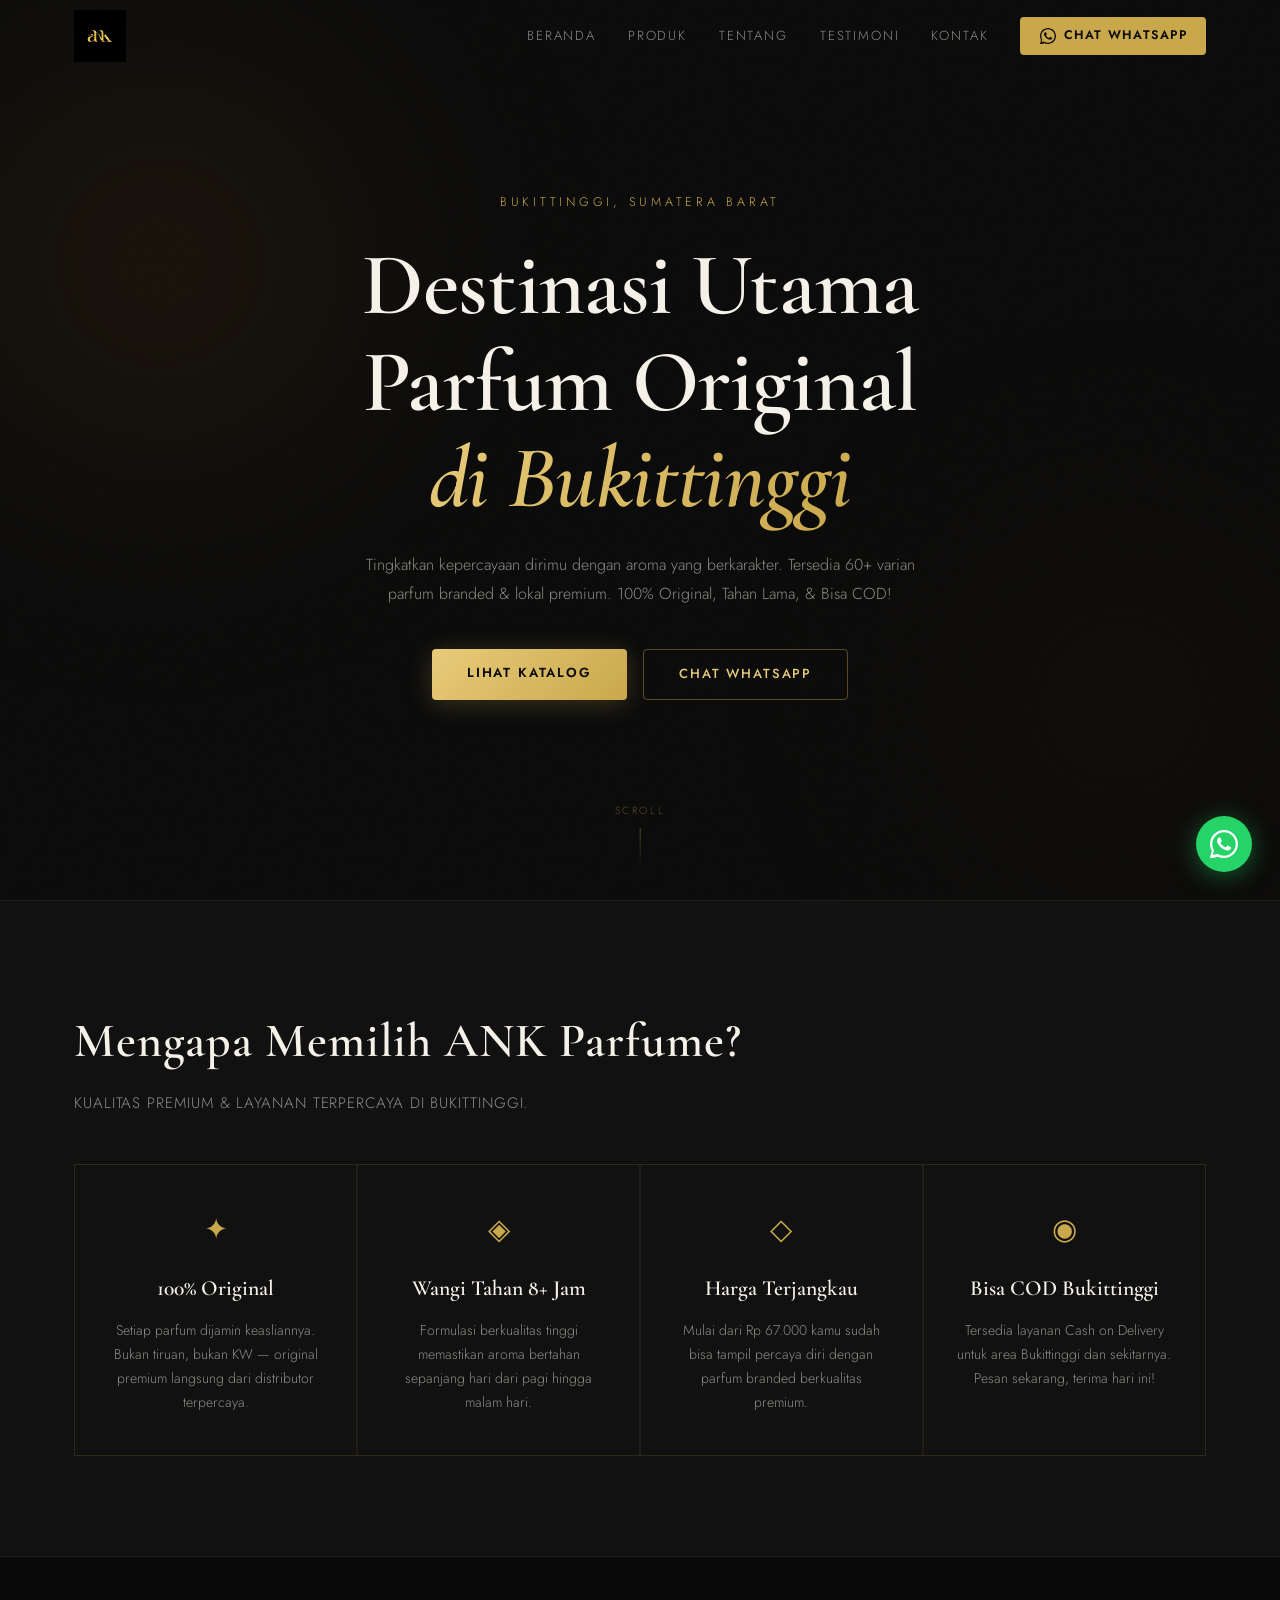
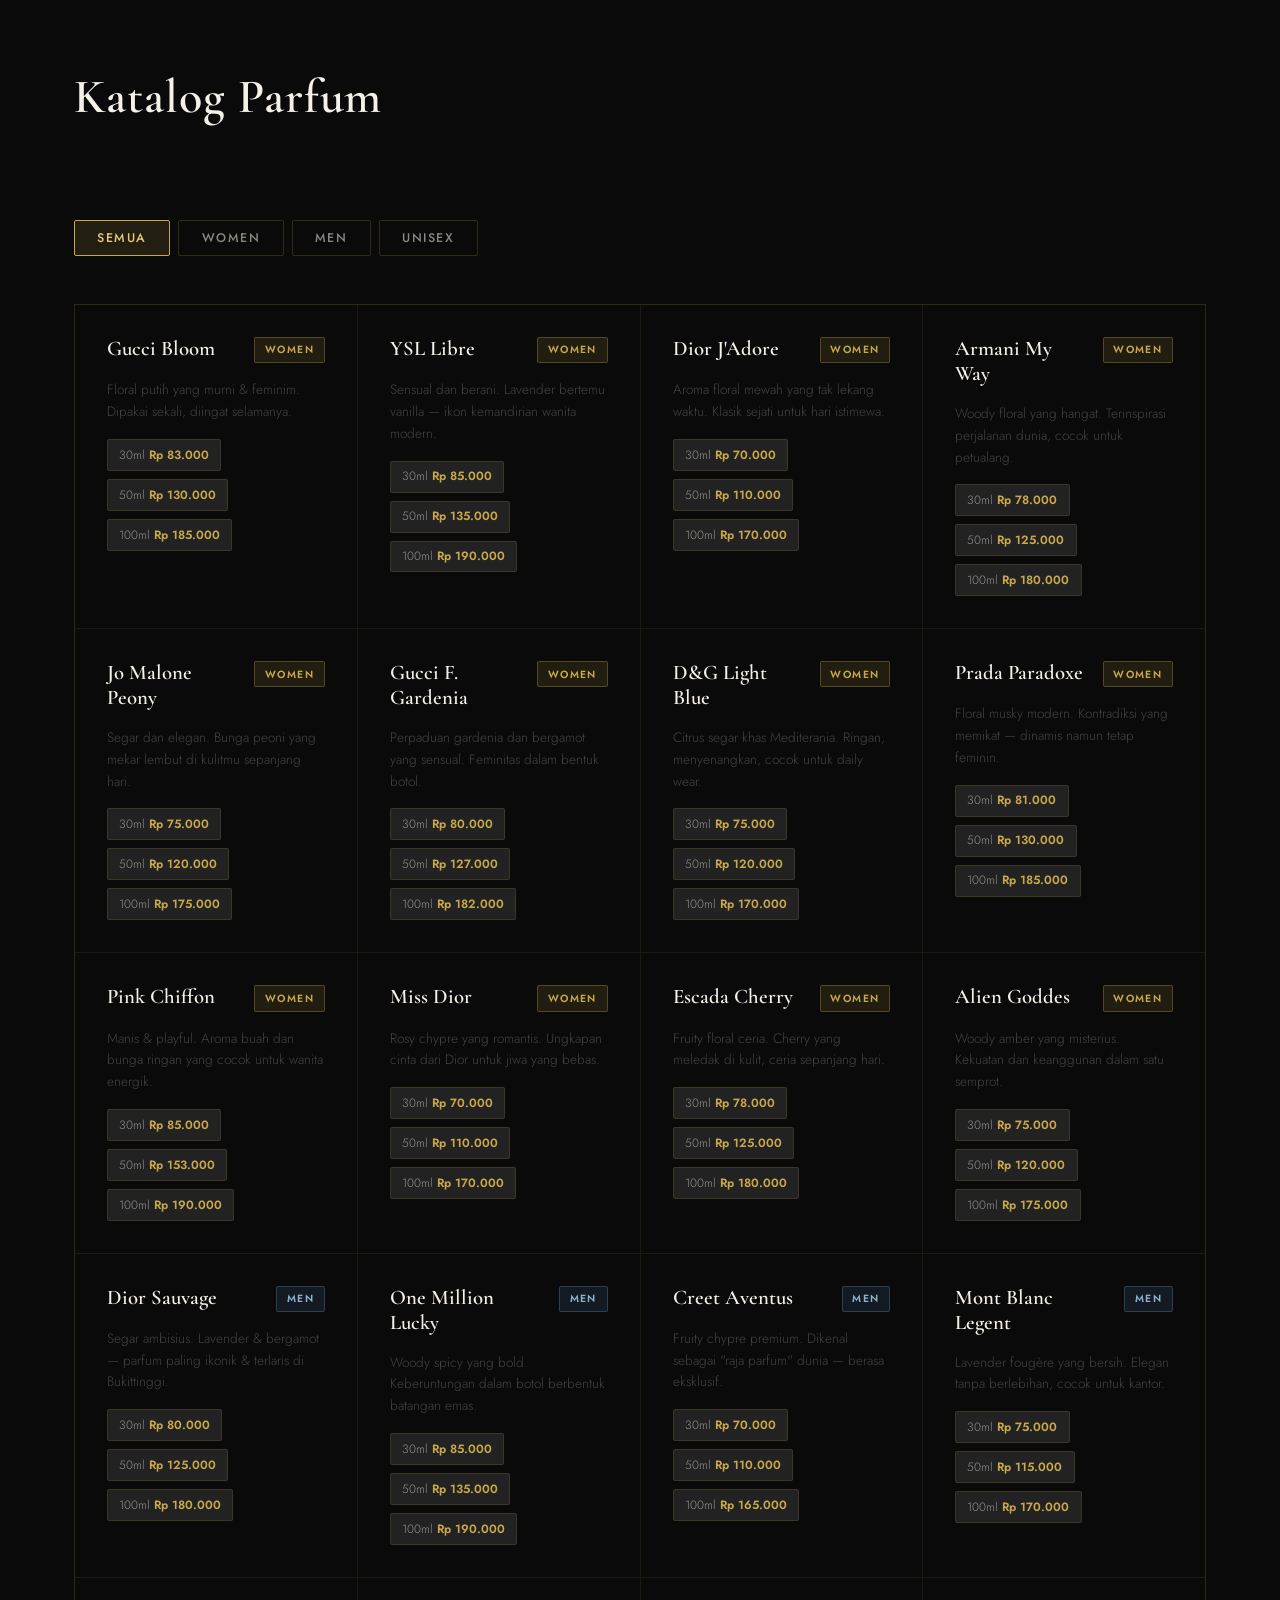
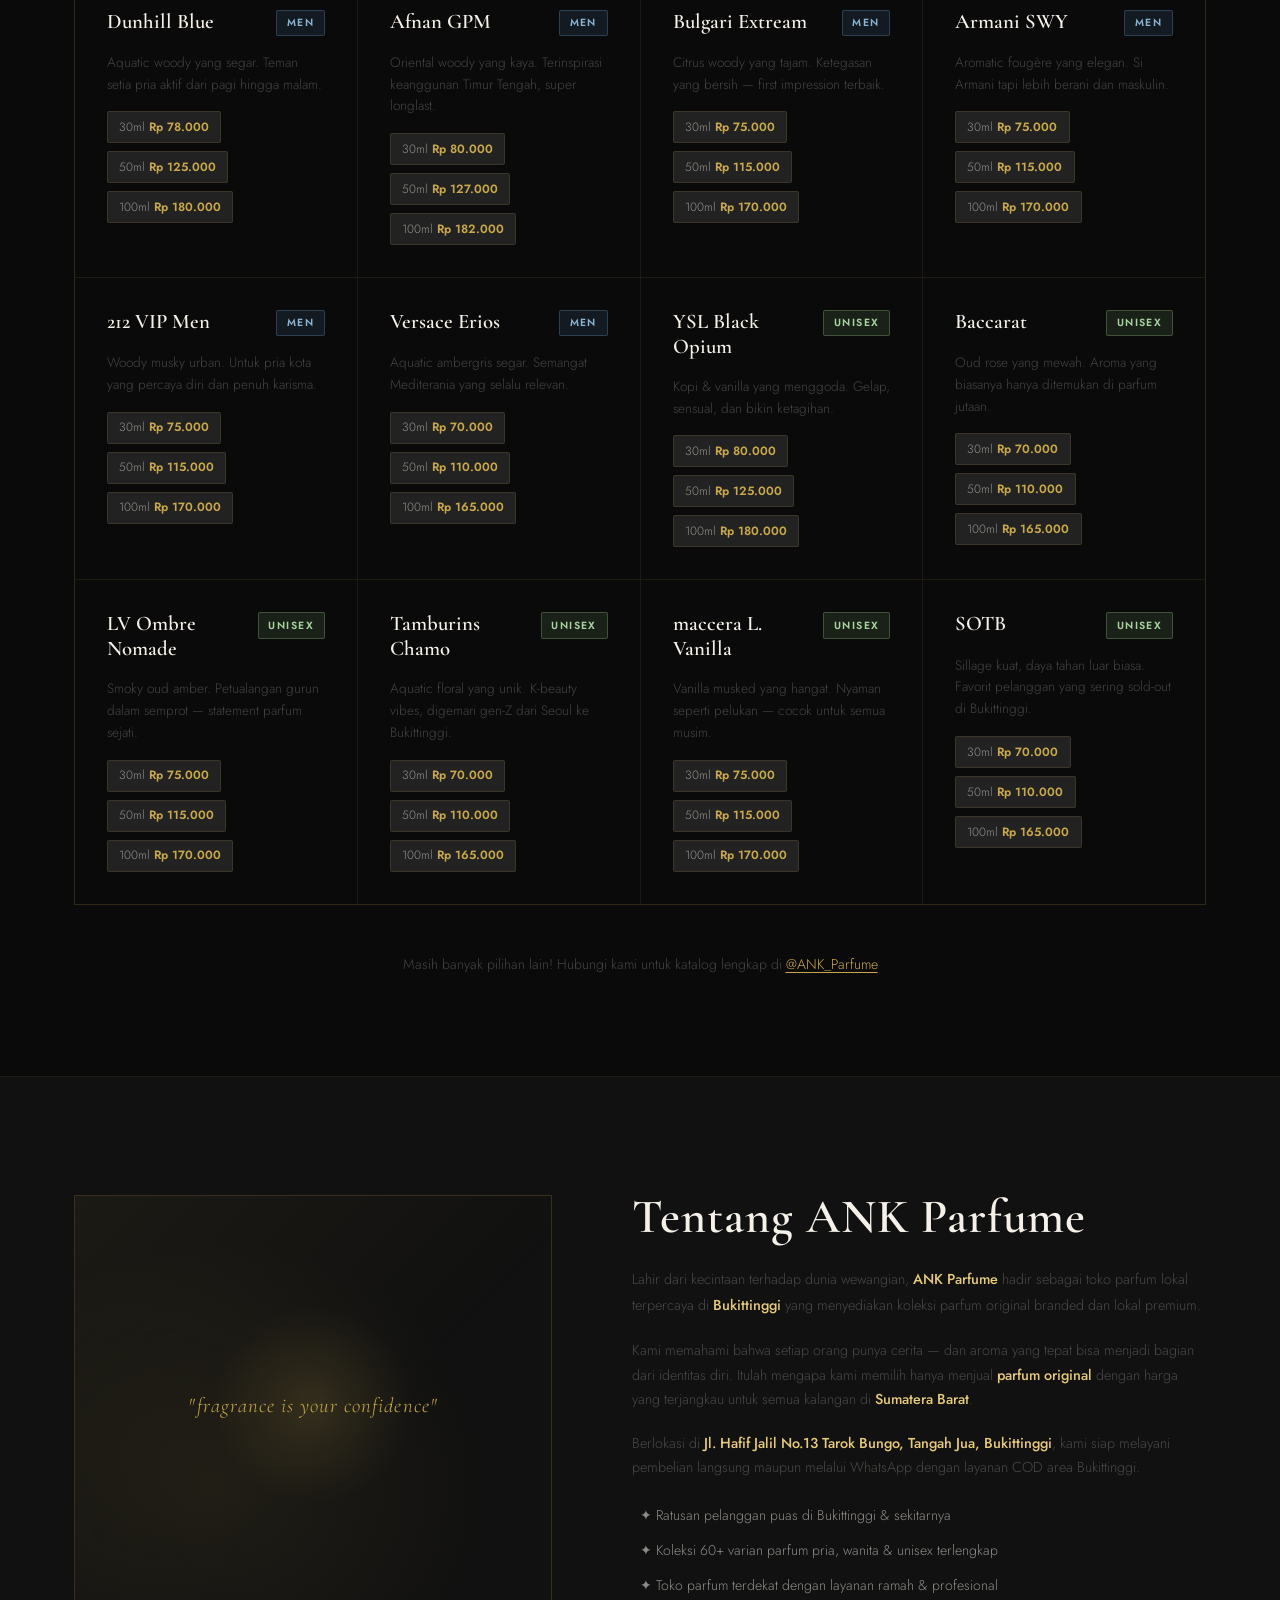
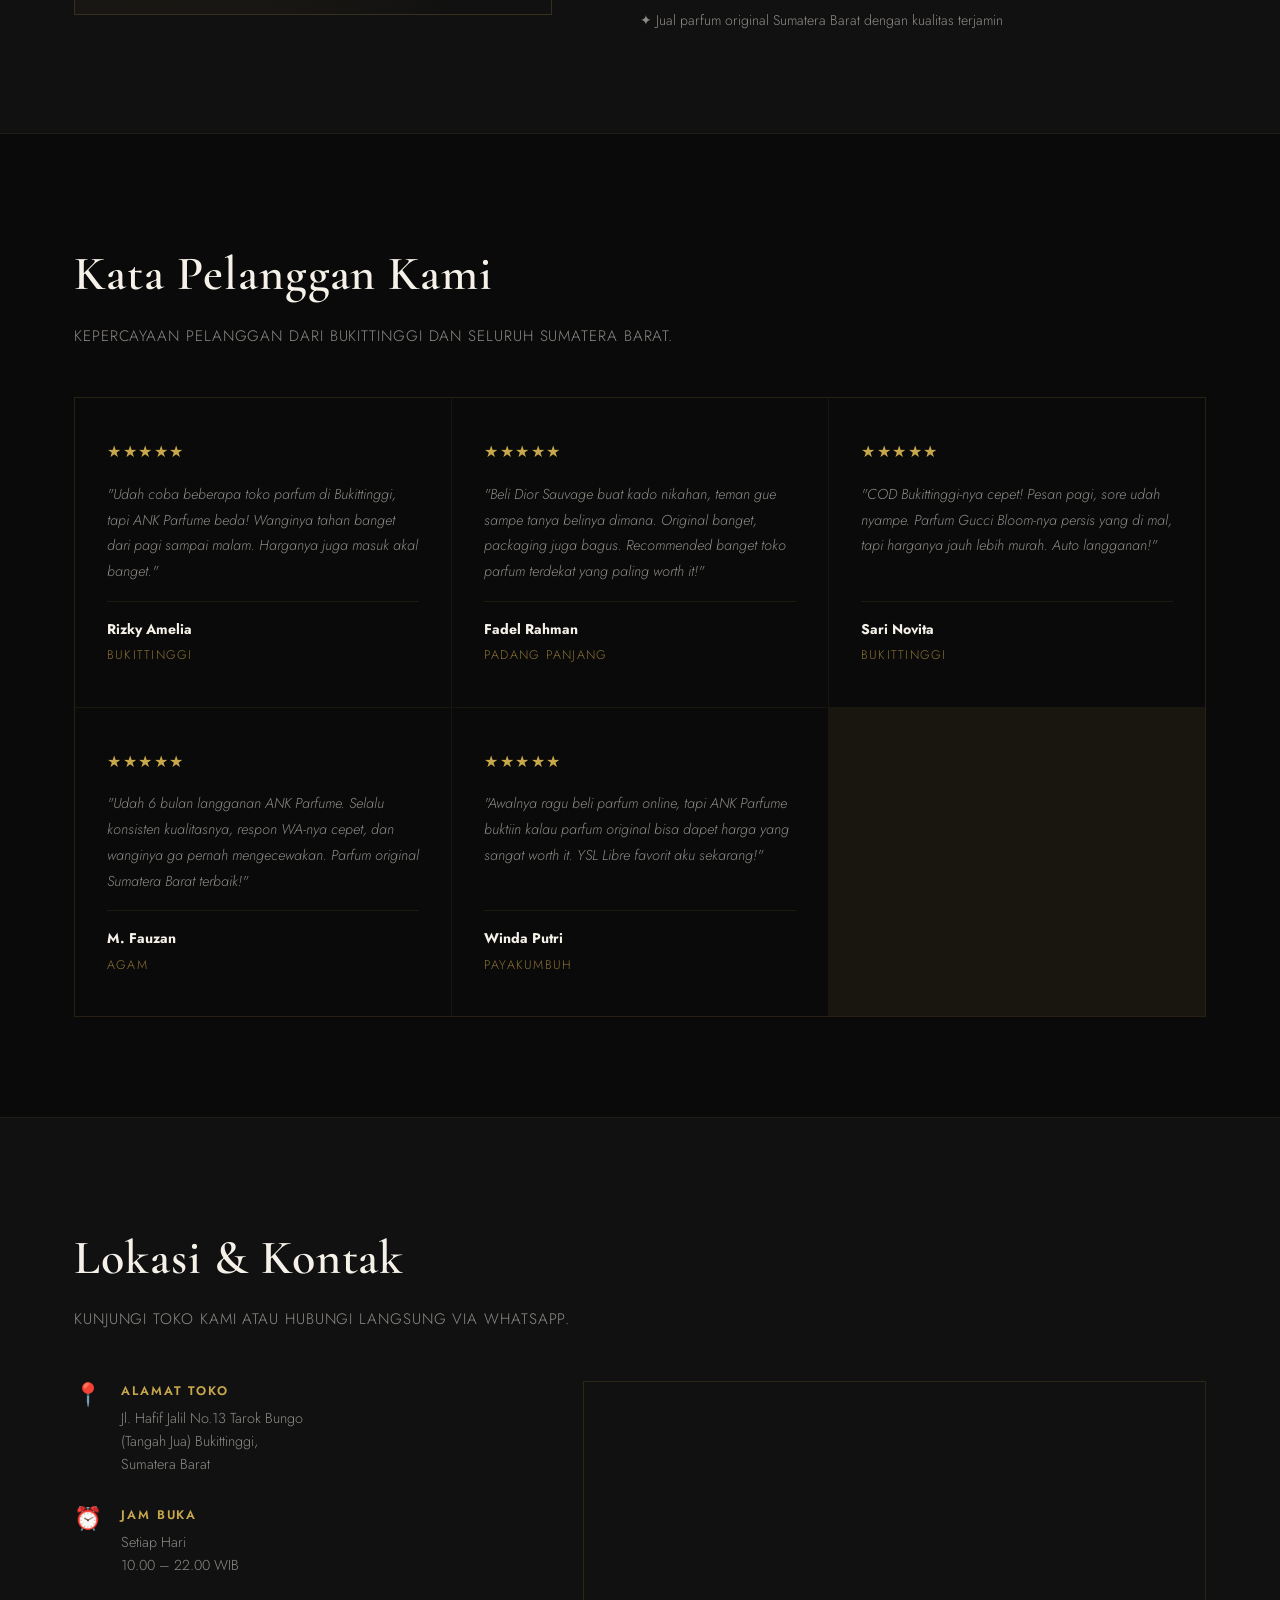
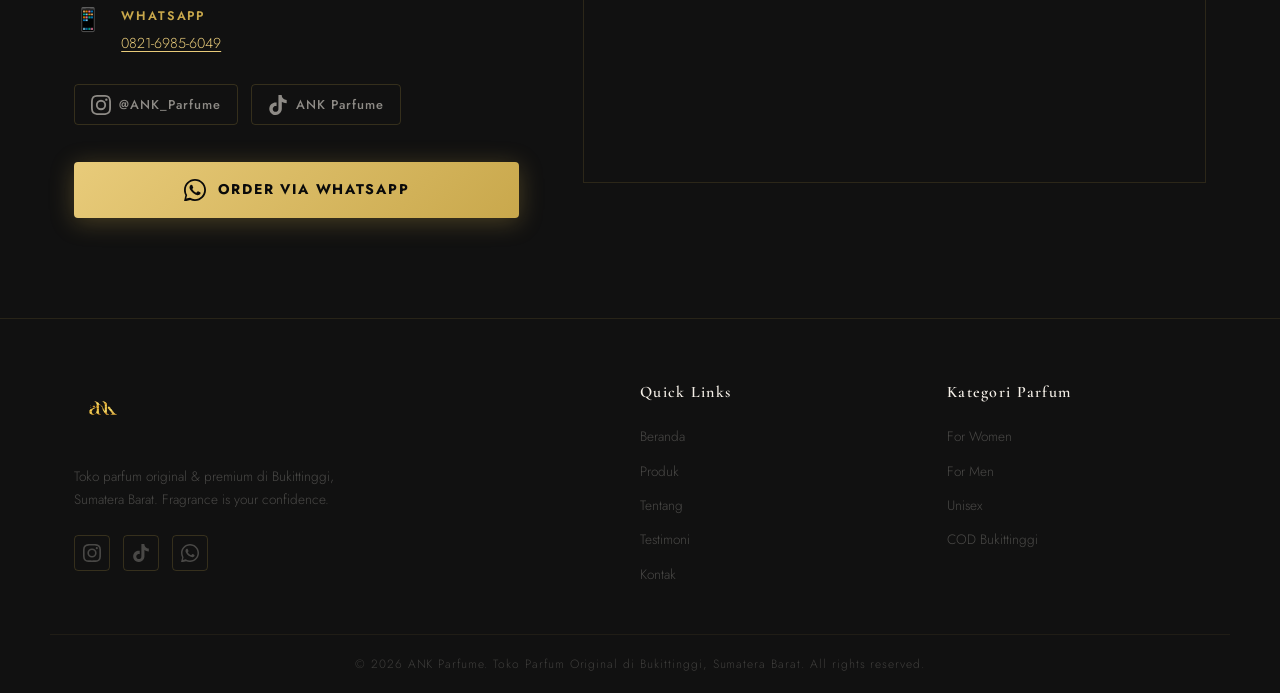
==== index.html @ ae245af2 "commit" ====
<!doctype html>
<html lang="id">
  <head>
    <meta charset="UTF-8" />
    <meta name="viewport" content="width=device-width, initial-scale=1.0" />
    <meta
      name="google-site-verification"
      content="M8j1QdlJRA_aqEbjP8Ly92uShnciyHbVxxpa2L88czg"
    />
    <!-- SEO Primary -->
    <title>ANK Parfume Bukittinggi | Koleksi Premium & Tahan Lama</title>
    <meta
      name="description"
      content="Cari toko parfum original di Bukittinggi? ANK Parfume menyediakan parfum branded &amp; lokal premium dengan wangi tahan 8+ jam. Harga terjangkau &amp; bisa COD Bukittinggi!"
    />
    <meta
      name="keywords"
      content="parfum Bukittinggi, toko parfum Bukittinggi, parfum original Bukittinggi, ANK Parfume, parfum Sumatera Barat, parfum terdekat Bukittinggi, toko parfum terdekat, parfum original Sumatera Barat, parfum murah Bukittinggi, parfum tahan lama Bukittinggi"
    />
    <meta name="robots" content="index, follow" />
    <meta name="author" content="ANK Parfume" />
    <link rel="canonical" href="https://ankparfume.com/" />

    <!-- Open Graph -->
    <meta property="og:type" content="website" />
    <meta
      property="og:title"
      content="ANK Parfume - Toko Parfum Original Bukittinggi"
    />
    <meta
      property="og:description"
      content="Koleksi parfum original & premium di Bukittinggi. Wangi tahan 8+ jam, harga terjangkau, bisa COD Bukittinggi. Chat WhatsApp sekarang!"
    />
    <meta property="og:url" content="https://ankparfume.com/" />
    <meta
      property="og:image"
      content="https://ank-parfume.netlify.app/img/ankparfume.webp"
    />
    <meta property="og:site_name" content="ANK Parfume" />
    <meta property="og:locale" content="id_ID" />

    <!-- Twitter Card -->
    <meta name="twitter:card" content="summary_large_image" />
    <meta
      name="twitter:title"
      content="ANK Parfume - Toko Parfum Original Bukittinggi"
    />
    <meta
      name="twitter:description"
      content="Parfum original & premium di Bukittinggi. Wangi tahan 8+ jam, harga terjangkau. Chat WhatsApp sekarang!"
    />
    <meta
      name="twitter:image"
      content="https://ank-parfume.netlify.app/img/ankparfume.webp"
    />
    <link rel="icon" href="img/ankparfume.webp" />
    <!-- Schema.org LocalBusiness -->
    <script type="application/ld+json">
      {
        "@context": "https://schema.org",
        "@type": "LocalBusiness",
        "name": "ANK Parfume",
        "description": "Toko parfum original dan premium di Bukittinggi, Sumatera Barat. Menyediakan parfum branded dan lokal berkualitas dengan harga terjangkau.",
        "url": "https://ankparfume.com",
        "telephone": "+6282169856049",
        "address": {
          "@type": "PostalAddress",
          "streetAddress": "Jl. Hafif Jalil No.13 Tarok Bungo (Tangah Jua)",
          "addressLocality": "Bukittinggi",
          "addressRegion": "Sumatera Barat",
          "addressCountry": "ID"
        },
        "geo": {
          "@type": "GeoCoordinates",
          "latitude": -0.3061,
          "longitude": 100.3691
        },
        "openingHours": "Mo-Su 09:00-21:00",
        "sameAs": [
          "https://instagram.com/ANK_Parfume",
          "https://www.tiktok.com/@ankparfume",
          "https://maps.app.goo.gl/5seBM8W7zy9qMEAw6"
        ],
        "priceRange": "Rp 67.000 – Rp 190.000",
        "image": "https://ank-parfume.netlify.app/img/ankparfume.webp"
      }
    </script>

    <!-- Google Fonts -->
    <link rel="preconnect" href="https://fonts.googleapis.com" />
    <link rel="preconnect" href="https://fonts.gstatic.com" crossorigin />
    <link
      href="https://fonts.googleapis.com/css2?family=Cormorant+Garamond:ital,wght@0,300;0,400;0,600;0,700;1,300;1,400&family=Jost:wght@300;400;500;600&display=swap"
      rel="stylesheet"
    />

    <link rel="stylesheet" href="style.css" />
  </head>
  <body>
    <!-- ===== FLOATING WA BUTTON ===== -->
    <a
      href="https://wa.me/6282169856049?text=Halo%20ANK%20Parfume%2C%20saya%20ingin%20tanya%20tentang%20parfum%20yang%20tersedia."
      class="wa-float"
      target="_blank"
      rel="noopener"
      aria-label="Chat WhatsApp ANK Parfume"
    >
      <svg viewBox="0 0 24 24" fill="currentColor" aria-hidden="true">
        <path
          d="M17.472 14.382c-.297-.149-1.758-.867-2.03-.967-.273-.099-.471-.148-.67.15-.197.297-.767.966-.94 1.164-.173.199-.347.223-.644.075-.297-.15-1.255-.463-2.39-1.475-.883-.788-1.48-1.761-1.653-2.059-.173-.297-.018-.458.13-.606.134-.133.298-.347.446-.52.149-.174.198-.298.298-.497.099-.198.05-.371-.025-.52-.075-.149-.669-1.612-.916-2.207-.242-.579-.487-.5-.669-.51-.173-.008-.371-.01-.57-.01-.198 0-.52.074-.792.372-.272.297-1.04 1.016-1.04 2.479 0 1.462 1.065 2.875 1.213 3.074.149.198 2.096 3.2 5.077 4.487.709.306 1.262.489 1.694.625.712.227 1.36.195 1.871.118.571-.085 1.758-.719 2.006-1.413.248-.694.248-1.289.173-1.413-.074-.124-.272-.198-.57-.347z"
        />
        <path
          d="M12 0C5.373 0 0 5.373 0 12c0 2.119.553 4.107 1.522 5.836L.057 23.882a.5.5 0 0 0 .608.61l6.163-1.595A11.945 11.945 0 0 0 12 24c6.627 0 12-5.373 12-12S18.627 0 12 0zm0 22c-1.93 0-3.73-.518-5.282-1.42l-.378-.22-3.918 1.014 1.04-3.797-.242-.39A9.951 9.951 0 0 1 2 12C2 6.477 6.477 2 12 2s10 4.477 10 10-4.477 10-10 10z"
        />
      </svg>
    </a>

    <!-- ===== NAVBAR ===== -->
    <header class="navbar" id="navbar">
      <div class="nav-container">
        <a href="#beranda" class="nav-logo" aria-label="ANK Parfume Home">
          <img
            src="img/ankparfume.webp"
            alt="ANK Parfume - Toko Parfum Original Bukittinggi"
            class="logo-img"
            width="90"
            height="90"
          />
        </a>
        <nav class="nav-links" id="navLinks" aria-label="Menu utama">
          <a href="#beranda" class="nav-link">Beranda</a>
          <a href="#produk" class="nav-link">Produk</a>
          <a href="#tentang" class="nav-link">Tentang</a>
          <a href="#testimoni" class="nav-link">Testimoni</a>
          <a href="#kontak" class="nav-link">Kontak</a>
        </nav>
        <a
          href="https://wa.me/6282169856049?text=Halo%20ANK%20Parfume%2C%20saya%20ingin%20memesan%20parfum."
          class="btn-wa-nav"
          target="_blank"
          rel="noopener"
        >
          <svg
            viewBox="0 0 24 24"
            fill="currentColor"
            width="16"
            height="16"
            aria-hidden="true"
          >
            <path
              d="M17.472 14.382c-.297-.149-1.758-.867-2.03-.967-.273-.099-.471-.148-.67.15-.197.297-.767.966-.94 1.164-.173.199-.347.223-.644.075-.297-.15-1.255-.463-2.39-1.475-.883-.788-1.48-1.761-1.653-2.059-.173-.297-.018-.458.13-.606.134-.133.298-.347.446-.52.149-.174.198-.298.298-.497.099-.198.05-.371-.025-.52-.075-.149-.669-1.612-.916-2.207-.242-.579-.487-.5-.669-.51-.173-.008-.371-.01-.57-.01-.198 0-.52.074-.792.372-.272.297-1.04 1.016-1.04 2.479 0 1.462 1.065 2.875 1.213 3.074.149.198 2.096 3.2 5.077 4.487.709.306 1.262.489 1.694.625.712.227 1.36.195 1.871.118.571-.085 1.758-.719 2.006-1.413.248-.694.248-1.289.173-1.413-.074-.124-.272-.198-.57-.347z"
            />
            <path
              d="M12 0C5.373 0 0 5.373 0 12c0 2.119.553 4.107 1.522 5.836L.057 23.882a.5.5 0 0 0 .608.61l6.163-1.595A11.945 11.945 0 0 0 12 24c6.627 0 12-5.373 12-12S18.627 0 12 0zm0 22c-1.93 0-3.73-.518-5.282-1.42l-.378-.22-3.918 1.014 1.04-3.797-.242-.39A9.951 9.951 0 0 1 2 12C2 6.477 6.477 2 12 2s10 4.477 10 10-4.477 10-10 10z"
            />
          </svg>
          Chat WhatsApp
        </a>
        <button
          class="hamburger"
          id="hamburger"
          aria-label="Toggle menu"
          aria-expanded="false"
        >
          <span></span><span></span><span></span>
        </button>
      </div>
    </header>

    <main>
      <!-- ===== HERO ===== -->
      <section class="hero" id="beranda" aria-label="Beranda ANK Parfume">
        <div class="hero-bg">
          <div class="hero-orb hero-orb-1"></div>
          <div class="hero-orb hero-orb-2"></div>
          <div class="hero-grain"></div>
        </div>
        <div class="hero-content fade-in">
          <p class="hero-eyebrow">Bukittinggi, Sumatera Barat</p>
          <h1 class="hero-title">
            Destinasi Utama Parfum Original<br /><em>di Bukittinggi</em>
          </h1>
          <p class="hero-sub">
            Tingkatkan kepercayaan dirimu dengan aroma yang berkarakter.
            Tersedia 60+ varian parfum branded &amp; lokal premium. 100%
            Original, Tahan Lama, &amp; Bisa COD!
          </p>
          <div class="hero-cta">
            <a href="#produk" class="btn-primary">Lihat Katalog</a>
            <a
              href="https://wa.me/6282169856049?text=Halo%20ANK%20Parfume%2C%20saya%20ingin%20melihat%20katalog%20parfum."
              class="btn-outline"
              target="_blank"
              rel="noopener"
              >Chat WhatsApp</a
            >
          </div>
        </div>
        <div class="hero-scroll-hint" aria-hidden="true">
          <span>scroll</span>
          <div class="scroll-line"></div>
        </div>
      </section>

      <!-- ===== USP / KEUNGGULAN ===== -->
      <section class="usp" aria-labelledby="usp-heading">
        <div class="container">
          <h2 id="usp-heading" class="section-title reveal">
            Mengapa Memilih ANK Parfume?
          </h2>
          <p class="section-sub reveal">
            Kualitas Premium &amp; Layanan Terpercaya di Bukittinggi.
          </p>
          <div class="usp-grid">
            <article class="usp-card reveal">
              <div class="usp-icon">✦</div>
              <h3>100% Original</h3>
              <p>
                Setiap parfum dijamin keasliannya. Bukan tiruan, bukan KW —
                original premium langsung dari distributor terpercaya.
              </p>
            </article>
            <article class="usp-card reveal">
              <div class="usp-icon">◈</div>
              <h3>Wangi Tahan 8+ Jam</h3>
              <p>
                Formulasi berkualitas tinggi memastikan aroma bertahan sepanjang
                hari dari pagi hingga malam hari.
              </p>
            </article>
            <article class="usp-card reveal">
              <div class="usp-icon">◇</div>
              <h3>Harga Terjangkau</h3>
              <p>
                Mulai dari Rp 67.000 kamu sudah bisa tampil percaya diri dengan
                parfum branded berkualitas premium.
              </p>
            </article>
            <article class="usp-card reveal">
              <div class="usp-icon">◉</div>
              <h3>Bisa COD Bukittinggi</h3>
              <p>
                Tersedia layanan Cash on Delivery untuk area Bukittinggi dan
                sekitarnya. Pesan sekarang, terima hari ini!
              </p>
            </article>
          </div>
        </div>
      </section>

      <!-- ===== KATALOG PRODUK ===== -->
      <section class="produk" id="produk" aria-labelledby="produk-heading">
        <div class="container">
          <h2 id="produk-heading" class="section-title reveal">
            Katalog Parfum
          </h2>
          <p class="section-sub reveal">
            Koleksi lengkap parfum original — for Women, Men, &amp; Unisex.
            Harga mulai Rp 67.000.
          </p>

          <!-- Filter Tabs -->
          <div
            class="filter-tabs reveal"
            role="tablist"
            aria-label="Filter kategori parfum"
          >
            <button
              class="tab active"
              data-filter="all"
              role="tab"
              aria-selected="true"
            >
              Semua
            </button>
            <button
              class="tab"
              data-filter="women"
              role="tab"
              aria-selected="false"
            >
              Women
            </button>
            <button
              class="tab"
              data-filter="men"
              role="tab"
              aria-selected="false"
            >
              Men
            </button>
            <button
              class="tab"
              data-filter="unisex"
              role="tab"
              aria-selected="false"
            >
              Unisex
            </button>
          </div>

          <div class="produk-grid" id="produkGrid" aria-live="polite">
            <!-- Injected by JS -->
          </div>

          <div class="katalog-note reveal">
            <p>
              Masih banyak pilihan lain! Hubungi kami untuk katalog lengkap di
              <a
                href="https://instagram.com/ANK_Parfume"
                target="_blank"
                rel="noopener"
                >@ANK_Parfume</a
              >
            </p>
          </div>
        </div>
      </section>

      <!-- ===== TENTANG KAMI ===== -->
      <section class="tentang" id="tentang" aria-labelledby="tentang-heading">
        <div class="container tentang-inner">
          <div class="tentang-visual reveal" aria-hidden="true">
            <div class="tentang-frame">
              <div class="tentang-orb"></div>
              <div class="tentang-quote">"fragrance is your confidence"</div>
            </div>
          </div>
          <div class="tentang-text">
            <h2 id="tentang-heading" class="section-title reveal">
              Tentang ANK Parfume
            </h2>
            <p class="tentang-lead reveal">
              Lahir dari kecintaan terhadap dunia wewangian,
              <strong>ANK Parfume</strong> hadir sebagai toko parfum lokal
              terpercaya di <strong>Bukittinggi</strong> yang menyediakan
              koleksi parfum original branded dan lokal premium.
            </p>
            <p class="reveal">
              Kami memahami bahwa setiap orang punya cerita — dan aroma yang
              tepat bisa menjadi bagian dari identitas diri. Itulah mengapa kami
              memilih hanya menjual <strong>parfum original</strong> dengan
              harga yang terjangkau untuk semua kalangan di
              <strong>Sumatera Barat</strong>.
            </p>
            <p class="reveal">
              Berlokasi di
              <strong
                >Jl. Hafif Jalil No.13 Tarok Bungo, Tangah Jua,
                Bukittinggi</strong
              >, kami siap melayani pembelian langsung maupun melalui WhatsApp
              dengan layanan COD area Bukittinggi.
            </p>
            <ul class="tentang-list reveal">
              <li>✦ Ratusan pelanggan puas di Bukittinggi &amp; sekitarnya</li>
              <li>
                ✦ Koleksi 60+ varian parfum pria, wanita &amp; unisex terlengkap
              </li>
              <li>
                ✦ Toko parfum terdekat dengan layanan ramah &amp; profesional
              </li>
              <li>
                ✦ Jual parfum original Sumatera Barat dengan kualitas terjamin
              </li>
            </ul>
          </div>
        </div>
      </section>

      <!-- ===== TESTIMONI ===== -->
      <section
        class="testimoni"
        id="testimoni"
        aria-labelledby="testimoni-heading"
      >
        <div class="container">
          <h2 id="testimoni-heading" class="section-title reveal">
            Kata Pelanggan Kami
          </h2>
          <p class="section-sub reveal">
            Kepercayaan pelanggan dari Bukittinggi dan seluruh Sumatera Barat.
          </p>
          <div class="testi-grid">
            <article class="testi-card reveal">
              <div class="testi-stars" aria-label="Rating 5 bintang">★★★★★</div>
              <blockquote>
                "Udah coba beberapa toko parfum di Bukittinggi, tapi ANK Parfume
                beda! Wanginya tahan banget dari pagi sampai malam. Harganya
                juga masuk akal banget."
              </blockquote>
              <footer>
                <strong>Rizky Amelia</strong>
                <span>Bukittinggi</span>
              </footer>
            </article>
            <article class="testi-card reveal">
              <div class="testi-stars" aria-label="Rating 5 bintang">★★★★★</div>
              <blockquote>
                "Beli Dior Sauvage buat kado nikahan, teman gue sampe tanya
                belinya dimana. Original banget, packaging juga bagus.
                Recommended banget toko parfum terdekat yang paling worth it!"
              </blockquote>
              <footer>
                <strong>Fadel Rahman</strong>
                <span>Padang Panjang</span>
              </footer>
            </article>
            <article class="testi-card reveal">
              <div class="testi-stars" aria-label="Rating 5 bintang">★★★★★</div>
              <blockquote>
                "COD Bukittinggi-nya cepet! Pesan pagi, sore udah nyampe. Parfum
                Gucci Bloom-nya persis yang di mal, tapi harganya jauh lebih
                murah. Auto langganan!"
              </blockquote>
              <footer>
                <strong>Sari Novita</strong>
                <span>Bukittinggi</span>
              </footer>
            </article>
            <article class="testi-card reveal">
              <div class="testi-stars" aria-label="Rating 5 bintang">★★★★★</div>
              <blockquote>
                "Udah 6 bulan langganan ANK Parfume. Selalu konsisten
                kualitasnya, respon WA-nya cepet, dan wanginya ga pernah
                mengecewakan. Parfum original Sumatera Barat terbaik!"
              </blockquote>
              <footer>
                <strong>M. Fauzan</strong>
                <span>Agam</span>
              </footer>
            </article>
            <article class="testi-card reveal">
              <div class="testi-stars" aria-label="Rating 5 bintang">★★★★★</div>
              <blockquote>
                "Awalnya ragu beli parfum online, tapi ANK Parfume buktiin kalau
                parfum original bisa dapet harga yang sangat worth it. YSL Libre
                favorit aku sekarang!"
              </blockquote>
              <footer>
                <strong>Winda Putri</strong>
                <span>Payakumbuh</span>
              </footer>
            </article>
          </div>
        </div>
      </section>

      <!-- ===== LOKASI & KONTAK ===== -->
      <section class="kontak" id="kontak" aria-labelledby="kontak-heading">
        <div class="container">
          <h2 id="kontak-heading" class="section-title reveal">
            Lokasi &amp; Kontak
          </h2>
          <p class="section-sub reveal">
            Kunjungi toko kami atau hubungi langsung via WhatsApp.
          </p>
          <div class="kontak-inner">
            <div class="kontak-info reveal">
              <div class="kontak-item">
                <div class="kontak-icon">📍</div>
                <div>
                  <strong>Alamat Toko</strong>
                  <p>
                    Jl. Hafif Jalil No.13 Tarok Bungo<br />(Tangah Jua)
                    Bukittinggi,<br />Sumatera Barat
                  </p>
                </div>
              </div>
              <div class="kontak-item">
                <div class="kontak-icon">⏰</div>
                <div>
                  <strong>Jam Buka</strong>
                  <p>Setiap Hari<br />10.00 – 22.00 WIB</p>
                </div>
              </div>
              <div class="kontak-item">
                <div class="kontak-icon">📱</div>
                <div>
                  <strong>WhatsApp</strong>
                  <p>
                    <a
                      href="https://wa.me/6282169856049"
                      target="_blank"
                      rel="noopener"
                      >0821-6985-6049</a
                    >
                  </p>
                </div>
              </div>
              <div class="kontak-sosmed">
                <a
                  href="https://instagram.com/ANK_Parfume"
                  class="sosmed-btn ig"
                  target="_blank"
                  rel="noopener"
                  aria-label="Instagram ANK Parfume"
                >
                  <svg
                    viewBox="0 0 24 24"
                    fill="currentColor"
                    width="20"
                    height="20"
                    aria-hidden="true"
                  >
                    <path
                      d="M12 2.163c3.204 0 3.584.012 4.85.07 3.252.148 4.771 1.691 4.919 4.919.058 1.265.069 1.645.069 4.849 0 3.205-.012 3.584-.069 4.849-.149 3.225-1.664 4.771-4.919 4.919-1.266.058-1.644.07-4.85.07-3.204 0-3.584-.012-4.849-.07-3.26-.149-4.771-1.699-4.919-4.92-.058-1.265-.07-1.644-.07-4.849 0-3.204.013-3.583.07-4.849.149-3.227 1.664-4.771 4.919-4.919 1.266-.057 1.645-.069 4.849-.069zM12 0C8.741 0 8.333.014 7.053.072 2.695.272.273 2.69.073 7.052.014 8.333 0 8.741 0 12c0 3.259.014 3.668.072 4.948.2 4.358 2.618 6.78 6.98 6.98C8.333 23.986 8.741 24 12 24c3.259 0 3.668-.014 4.948-.072 4.354-.2 6.782-2.618 6.979-6.98.059-1.28.073-1.689.073-4.948 0-3.259-.014-3.667-.072-4.947-.196-4.354-2.617-6.78-6.979-6.98C15.668.014 15.259 0 12 0zm0 5.838a6.162 6.162 0 1 0 0 12.324 6.162 6.162 0 0 0 0-12.324zM12 16a4 4 0 1 1 0-8 4 4 0 0 1 0 8zm6.406-11.845a1.44 1.44 0 1 0 0 2.881 1.44 1.44 0 0 0 0-2.881z"
                    />
                  </svg>
                  @ANK_Parfume
                </a>
                <a
                  href="https://www.tiktok.com/@ank_parfume"
                  class="sosmed-btn tt"
                  target="_blank"
                  rel="noopener"
                  aria-label="TikTok ANK Parfume"
                >
                  <svg
                    viewBox="0 0 24 24"
                    fill="currentColor"
                    width="20"
                    height="20"
                    aria-hidden="true"
                  >
                    <path
                      d="M12.525.02c1.31-.02 2.61-.01 3.91-.02.08 1.53.63 3.09 1.75 4.17 1.12 1.11 2.7 1.62 4.24 1.79v4.03c-1.44-.05-2.89-.35-4.2-.97-.57-.26-1.1-.59-1.62-.93-.01 2.92.01 5.84-.02 8.75-.08 1.4-.54 2.79-1.35 3.94-1.31 1.92-3.58 3.17-5.91 3.21-1.43.08-2.86-.31-4.08-1.03-2.02-1.19-3.44-3.37-3.65-5.71-.02-.5-.03-1-.01-1.49.18-1.9 1.12-3.72 2.58-4.96 1.66-1.44 3.98-2.13 6.15-1.72.02 1.48-.04 2.96-.04 4.44-.99-.32-2.15-.23-3.02.37-.63.41-1.11 1.04-1.36 1.75-.21.51-.15 1.07-.14 1.61.24 1.64 1.82 3.02 3.5 2.87 1.12-.01 2.19-.66 2.77-1.61.19-.33.4-.67.41-1.06.1-1.79.06-3.57.07-5.36.01-4.03-.01-8.05.02-12.07z"
                    />
                  </svg>
                  ANK Parfume
                </a>
              </div>
              <a
                href="https://wa.me/6282169856049?text=Halo%20ANK%20Parfume%2C%20saya%20ingin%20memesan%20parfum."
                class="btn-wa-big"
                target="_blank"
                rel="noopener"
              >
                <svg
                  viewBox="0 0 24 24"
                  fill="currentColor"
                  width="22"
                  height="22"
                  aria-hidden="true"
                >
                  <path
                    d="M17.472 14.382c-.297-.149-1.758-.867-2.03-.967-.273-.099-.471-.148-.67.15-.197.297-.767.966-.94 1.164-.173.199-.347.223-.644.075-.297-.15-1.255-.463-2.39-1.475-.883-.788-1.48-1.761-1.653-2.059-.173-.297-.018-.458.13-.606.134-.133.298-.347.446-.52.149-.174.198-.298.298-.497.099-.198.05-.371-.025-.52-.075-.149-.669-1.612-.916-2.207-.242-.579-.487-.5-.669-.51-.173-.008-.371-.01-.57-.01-.198 0-.52.074-.792.372-.272.297-1.04 1.016-1.04 2.479 0 1.462 1.065 2.875 1.213 3.074.149.198 2.096 3.2 5.077 4.487.709.306 1.262.489 1.694.625.712.227 1.36.195 1.871.118.571-.085 1.758-.719 2.006-1.413.248-.694.248-1.289.173-1.413-.074-.124-.272-.198-.57-.347z"
                  />
                  <path
                    d="M12 0C5.373 0 0 5.373 0 12c0 2.119.553 4.107 1.522 5.836L.057 23.882a.5.5 0 0 0 .608.61l6.163-1.595A11.945 11.945 0 0 0 12 24c6.627 0 12-5.373 12-12S18.627 0 12 0zm0 22c-1.93 0-3.73-.518-5.282-1.42l-.378-.22-3.918 1.014 1.04-3.797-.242-.39A9.951 9.951 0 0 1 2 12C2 6.477 6.477 2 12 2s10 4.477 10 10-4.477 10-10 10z"
                  />
                </svg>
                Order via WhatsApp
              </a>
            </div>
            <div class="kontak-map reveal">
              <iframe
                src="https://www.google.com/maps/embed?pb=!1m18!1m12!1m3!1d3989.7583216687153!2d100.3777422!3d-0.31421899999999997!2m3!1f0!2f0!3f0!3m2!1i1024!2i768!4f13.1!3m3!1m2!1s0x2fd539007cd1fa05%3A0xf27f114d2aedf53f!2sANK%20PARFUME!5e0!3m2!1sid!2sid!4v1776164201052!5m2!1sid!2sid"
                width="100%"
                height="400"
                style="border: 0"
                allowfullscreen=""
                loading="lazy"
                referrerpolicy="no-referrer-when-downgrade"
                title="Lokasi ANK Parfume di Bukittinggi, Sumatera Barat"
              ></iframe>
            </div>
          </div>
        </div>
      </section>
    </main>

    <!-- ===== FOOTER ===== -->
    <footer class="footer" role="contentinfo">
      <div class="container footer-inner">
        <div class="footer-brand">
          <a href="#beranda" class="nav-logo" aria-label="ANK Parfume Home">
            <img
              src="img/ankparfume.webp"
              alt="ANK Parfume Logo"
              class="logo-img footer-logo-img"
              width="80"
              height="80"
              loading="lazy"
            />
          </a>
          <p>
            Toko parfum original &amp; premium di Bukittinggi, Sumatera Barat.
            Fragrance is your confidence.
          </p>
          <div class="footer-sosmed">
            <a
              href="https://instagram.com/ANK_Parfume"
              target="_blank"
              rel="noopener"
              aria-label="Instagram"
            >
              <svg
                viewBox="0 0 24 24"
                fill="currentColor"
                width="18"
                height="18"
              >
                <path
                  d="M12 2.163c3.204 0 3.584.012 4.85.07 3.252.148 4.771 1.691 4.919 4.919.058 1.265.069 1.645.069 4.849 0 3.205-.012 3.584-.069 4.849-.149 3.225-1.664 4.771-4.919 4.919-1.266.058-1.644.07-4.85.07-3.204 0-3.584-.012-4.849-.07-3.26-.149-4.771-1.699-4.919-4.92-.058-1.265-.07-1.644-.07-4.849 0-3.204.013-3.583.07-4.849.149-3.227 1.664-4.771 4.919-4.919 1.266-.057 1.645-.069 4.849-.069zM12 0C8.741 0 8.333.014 7.053.072 2.695.272.273 2.69.073 7.052.014 8.333 0 8.741 0 12c0 3.259.014 3.668.072 4.948.2 4.358 2.618 6.78 6.98 6.98C8.333 23.986 8.741 24 12 24c3.259 0 3.668-.014 4.948-.072 4.354-.2 6.782-2.618 6.979-6.98.059-1.28.073-1.689.073-4.948 0-3.259-.014-3.667-.072-4.947-.196-4.354-2.617-6.78-6.979-6.98C15.668.014 15.259 0 12 0zm0 5.838a6.162 6.162 0 1 0 0 12.324 6.162 6.162 0 0 0 0-12.324zM12 16a4 4 0 1 1 0-8 4 4 0 0 1 0 8zm6.406-11.845a1.44 1.44 0 1 0 0 2.881 1.44 1.44 0 0 0 0-2.881z"
                />
              </svg>
            </a>
            <a
              href="https://www.tiktok.com/@ank_parfume"
              target="_blank"
              rel="noopener"
              aria-label="TikTok"
            >
              <svg
                viewBox="0 0 24 24"
                fill="currentColor"
                width="18"
                height="18"
              >
                <path
                  d="M12.525.02c1.31-.02 2.61-.01 3.91-.02.08 1.53.63 3.09 1.75 4.17 1.12 1.11 2.7 1.62 4.24 1.79v4.03c-1.44-.05-2.89-.35-4.2-.97-.57-.26-1.1-.59-1.62-.93-.01 2.92.01 5.84-.02 8.75-.08 1.4-.54 2.79-1.35 3.94-1.31 1.92-3.58 3.17-5.91 3.21-1.43.08-2.86-.31-4.08-1.03-2.02-1.19-3.44-3.37-3.65-5.71-.02-.5-.03-1-.01-1.49.18-1.9 1.12-3.72 2.58-4.96 1.66-1.44 3.98-2.13 6.15-1.72.02 1.48-.04 2.96-.04 4.44-.99-.32-2.15-.23-3.02.37-.63.41-1.11 1.04-1.36 1.75-.21.51-.15 1.07-.14 1.61.24 1.64 1.82 3.02 3.5 2.87 1.12-.01 2.19-.66 2.77-1.61.19-.33.4-.67.41-1.06.1-1.79.06-3.57.07-5.36.01-4.03-.01-8.05.02-12.07z"
                />
              </svg>
            </a>
            <a
              href="https://wa.me/6282169856049"
              target="_blank"
              rel="noopener"
              aria-label="WhatsApp"
            >
              <svg
                viewBox="0 0 24 24"
                fill="currentColor"
                width="18"
                height="18"
              >
                <path
                  d="M17.472 14.382c-.297-.149-1.758-.867-2.03-.967-.273-.099-.471-.148-.67.15-.197.297-.767.966-.94 1.164-.173.199-.347.223-.644.075-.297-.15-1.255-.463-2.39-1.475-.883-.788-1.48-1.761-1.653-2.059-.173-.297-.018-.458.13-.606.134-.133.298-.347.446-.52.149-.174.198-.298.298-.497.099-.198.05-.371-.025-.52-.075-.149-.669-1.612-.916-2.207-.242-.579-.487-.5-.669-.51-.173-.008-.371-.01-.57-.01-.198 0-.52.074-.792.372-.272.297-1.04 1.016-1.04 2.479 0 1.462 1.065 2.875 1.213 3.074.149.198 2.096 3.2 5.077 4.487.709.306 1.262.489 1.694.625.712.227 1.36.195 1.871.118.571-.085 1.758-.719 2.006-1.413.248-.694.248-1.289.173-1.413-.074-.124-.272-.198-.57-.347z"
                />
                <path
                  d="M12 0C5.373 0 0 5.373 0 12c0 2.119.553 4.107 1.522 5.836L.057 23.882a.5.5 0 0 0 .608.61l6.163-1.595A11.945 11.945 0 0 0 12 24c6.627 0 12-5.373 12-12S18.627 0 12 0zm0 22c-1.93 0-3.73-.518-5.282-1.42l-.378-.22-3.918 1.014 1.04-3.797-.242-.39A9.951 9.951 0 0 1 2 12C2 6.477 6.477 2 12 2s10 4.477 10 10-4.477 10-10 10z"
                />
              </svg>
            </a>
          </div>
        </div>
        <div class="footer-links">
          <h4>Quick Links</h4>
          <nav aria-label="Footer navigation">
            <a href="#beranda">Beranda</a>
            <a href="#produk">Produk</a>
            <a href="#tentang">Tentang</a>
            <a href="#testimoni">Testimoni</a>
            <a href="#kontak">Kontak</a>
          </nav>
        </div>
        <div class="footer-links">
          <h4>Kategori Parfum</h4>
          <nav aria-label="Kategori parfum">
            <a href="#produk" onclick="filterProducts('women')">For Women</a>
            <a href="#produk" onclick="filterProducts('men')">For Men</a>
            <a href="#produk" onclick="filterProducts('unisex')">Unisex</a>
            <a
              href="https://wa.me/6282169856049?text=Halo%20ANK%20Parfume%2C%20saya%20mau%20tanya%20parfum%20COD%20di%20Bukittinggi."
              target="_blank"
              rel="noopener"
              >COD Bukittinggi</a
            >
          </nav>
        </div>
      </div>
      <div class="footer-bottom">
        <p>
          © <span id="year"></span> ANK Parfume. Toko Parfum Original di
          Bukittinggi, Sumatera Barat. All rights reserved.
        </p>
      </div>
    </footer>

    <script src="script.js"></script>
  </body>
</html>
---- style.css ----
/* =====================================================
   ANK PARFUME — style.css
   Dark Luxury Aesthetic: Black × Gold
   Fonts: Cormorant Garamond (display) + Jost (body)
   ===================================================== */

/* ---------- CSS RESET & VARIABLES ---------- */
*,
*::before,
*::after {
  box-sizing: border-box;
  margin: 0;
  padding: 0;
}

:root {
  --black: #0a0a0a;
  --black-2: #111111;
  --black-3: #1a1a1a;
  --black-4: #222222;
  --gold: #c9a84c;
  --gold-light: #e8cb7a;
  --gold-dim: #8a7035;
  --gold-pale: rgba(201, 168, 76, 0.12);
  --white: #f5f0e8;
  --white-dim: rgba(245, 240, 232, 0.55);
  --white-mute: rgba(245, 240, 232, 0.25);
  --text: #d4cbbf;
  --radius: 4px;
  --transition: 0.35s cubic-bezier(0.4, 0, 0.2, 1);
  --font-display: "Cormorant Garamond", serif;
  --font-body: "Jost", sans-serif;
  --nav-h: 72px;
}

html {
  scroll-behavior: smooth;
  font-size: 16px;
}

body {
  background-color: var(--black);
  color: var(--text);
  font-family: var(--font-body);
  font-weight: 300;
  line-height: 1.7;
  overflow-x: hidden;
  -webkit-font-smoothing: antialiased;
}

img {
  display: block;
  max-width: 100%;
  height: auto;
}
a {
  color: inherit;
  text-decoration: none;
}
ul {
  list-style: none;
}
button {
  font-family: var(--font-body);
  cursor: pointer;
  border: none;
  background: none;
}

/* ---------- CONTAINER ---------- */
.container {
  width: 100%;
  max-width: 1180px;
  margin: 0 auto;
  padding: 0 24px;
}

/* ---------- SECTION TITLES ---------- */
.section-title {
  font-family: var(--font-display);
  font-size: clamp(2rem, 4vw, 3rem);
  font-weight: 600;
  color: var(--white);
  letter-spacing: 0.02em;
  margin-bottom: 0.5rem;
}
.section-sub {
  color: var(--white-dim);
  font-size: 0.95rem;
  letter-spacing: 0.06em;
  text-transform: uppercase;
  margin-bottom: 3rem;
}

/* ============================================================
   NAVBAR
   ============================================================ */
.navbar {
  position: fixed;
  top: 0;
  left: 0;
  right: 0;
  z-index: 900;
  height: var(--nav-h);
  transition:
    background var(--transition),
    box-shadow var(--transition);
}
.navbar.scrolled {
  background: rgba(10, 10, 10, 0.92);
  backdrop-filter: blur(16px);
  -webkit-backdrop-filter: blur(16px);
  box-shadow: 0 1px 0 rgba(201, 168, 76, 0.18);
}
.nav-container {
  max-width: 1180px;
  margin: 0 auto;
  padding: 0 24px;
  height: 100%;
  display: flex;
  align-items: center;
  gap: 2rem;
}
.nav-logo {
  flex-shrink: 0;
  display: flex;
  align-items: center;
}
.logo-img {
  height: 52px;
  width: auto;
  object-fit: contain;
  mix-blend-mode: lighten;
  transition:
    opacity var(--transition),
    transform var(--transition);
  display: block;
}
.nav-logo:hover .logo-img {
  opacity: 0.85;
  transform: scale(1.03);
}
.footer-logo-img {
  height: 58px;
  margin-bottom: 0.75rem;
}

.logo-ank {
  font-family: var(--font-display);
  font-weight: 700;
  font-size: 1.6rem;
  letter-spacing: 0.12em;
  background: linear-gradient(
    135deg,
    var(--gold-light),
    var(--gold),
    var(--gold-dim)
  );
  -webkit-background-clip: text;
  -webkit-text-fill-color: transparent;
  background-clip: text;
}
.logo-parfume {
  font-family: var(--font-body);
  font-weight: 300;
  font-size: 0.9rem;
  letter-spacing: 0.25em;
  text-transform: uppercase;
  color: var(--white-dim);
}
.nav-links {
  display: flex;
  align-items: center;
  gap: 2rem;
  margin-left: auto;
}
.nav-link {
  font-size: 0.82rem;
  letter-spacing: 0.14em;
  text-transform: uppercase;
  color: var(--white-dim);
  position: relative;
  transition: color var(--transition);
}
.nav-link::after {
  content: "";
  position: absolute;
  bottom: -4px;
  left: 0;
  width: 0;
  height: 1px;
  background: var(--gold);
  transition: width var(--transition);
}
.nav-link:hover {
  color: var(--gold-light);
}
.nav-link:hover::after {
  width: 100%;
}

.btn-wa-nav {
  display: flex;
  align-items: center;
  gap: 0.5rem;
  background: var(--gold);
  color: var(--black);
  font-size: 0.78rem;
  font-weight: 600;
  letter-spacing: 0.1em;
  text-transform: uppercase;
  padding: 0.55rem 1.2rem;
  border-radius: var(--radius);
  transition:
    background var(--transition),
    transform var(--transition);
  white-space: nowrap;
}
.btn-wa-nav:hover {
  background: var(--gold-light);
  transform: translateY(-1px);
}

/* Hamburger */
.hamburger {
  display: none;
  flex-direction: column;
  gap: 5px;
  padding: 4px;
  margin-left: auto;
}
.hamburger span {
  display: block;
  width: 24px;
  height: 1.5px;
  background: var(--gold);
  transition: var(--transition);
}
.hamburger.open span:nth-child(1) {
  transform: translateY(6.5px) rotate(45deg);
}
.hamburger.open span:nth-child(2) {
  opacity: 0;
}
.hamburger.open span:nth-child(3) {
  transform: translateY(-6.5px) rotate(-45deg);
}

/* ============================================================
   HERO
   ============================================================ */
.hero {
  position: relative;
  min-height: 100svh;
  display: flex;
  align-items: center;
  justify-content: center;
  overflow: hidden;
  padding: var(--nav-h) 24px 80px;
}
.hero-bg {
  position: absolute;
  inset: 0;
  pointer-events: none;
}
.hero-orb {
  position: absolute;
  border-radius: 50%;
  filter: blur(80px);
  opacity: 0.35;
}
.hero-orb-1 {
  width: 55vw;
  height: 55vw;
  top: -10%;
  left: -15%;
  background: radial-gradient(circle, #3b2a0a 0%, transparent 70%);
}
.hero-orb-2 {
  width: 45vw;
  height: 45vw;
  bottom: -10%;
  right: -10%;
  background: radial-gradient(circle, #1e1205 0%, transparent 70%);
}
.hero-grain {
  position: absolute;
  inset: 0;
  background-image: url("data:image/svg+xml,%3Csvg viewBox='0 0 256 256' xmlns='http://www.w3.org/2000/svg'%3E%3Cfilter id='noise'%3E%3CfeTurbulence type='fractalNoise' baseFrequency='0.9' numOctaves='4' stitchTiles='stitch'/%3E%3C/filter%3E%3Crect width='100%25' height='100%25' filter='url(%23noise)' opacity='0.04'/%3E%3C/svg%3E");
  background-size: 200px 200px;
  opacity: 0.5;
}

.hero-content {
  position: relative;
  z-index: 2;
  text-align: center;
  max-width: 800px;
}
.hero-eyebrow {
  font-size: 0.78rem;
  letter-spacing: 0.3em;
  text-transform: uppercase;
  color: var(--gold);
  margin-bottom: 1.5rem;
}
.hero-title {
  font-family: var(--font-display);
  font-size: clamp(2.8rem, 7vw, 5.5rem);
  font-weight: 600;
  line-height: 1.1;
  color: var(--white);
  letter-spacing: -0.01em;
  margin-bottom: 1.5rem;
}
.hero-title em {
  font-style: italic;
  background: linear-gradient(135deg, var(--gold-light), var(--gold));
  -webkit-background-clip: text;
  -webkit-text-fill-color: transparent;
  background-clip: text;
}
.hero-sub {
  font-size: 1rem;
  line-height: 1.8;
  color: var(--white-dim);
  margin-bottom: 2.5rem;
  max-width: 560px;
  margin-left: auto;
  margin-right: auto;
}
.hero-cta {
  display: flex;
  gap: 1rem;
  justify-content: center;
  flex-wrap: wrap;
}

/* Buttons */
.btn-primary {
  display: inline-block;
  background: linear-gradient(135deg, var(--gold-light), var(--gold));
  color: var(--black);
  font-family: var(--font-body);
  font-size: 0.82rem;
  font-weight: 600;
  letter-spacing: 0.14em;
  text-transform: uppercase;
  padding: 0.85rem 2.2rem;
  border-radius: var(--radius);
  transition:
    transform var(--transition),
    box-shadow var(--transition);
  box-shadow: 0 4px 24px rgba(201, 168, 76, 0.25);
}
.btn-primary:hover {
  transform: translateY(-2px);
  box-shadow: 0 8px 32px rgba(201, 168, 76, 0.4);
}
.btn-outline {
  display: inline-flex;
  align-items: center;
  gap: 0.5rem;
  border: 1px solid rgba(201, 168, 76, 0.4);
  color: var(--gold-light);
  font-size: 0.82rem;
  font-weight: 500;
  letter-spacing: 0.14em;
  text-transform: uppercase;
  padding: 0.85rem 2.2rem;
  border-radius: var(--radius);
  transition:
    border-color var(--transition),
    background var(--transition),
    transform var(--transition);
}
.btn-outline:hover {
  border-color: var(--gold);
  background: var(--gold-pale);
  transform: translateY(-2px);
}

.hero-scroll-hint {
  position: absolute;
  bottom: 2rem;
  left: 50%;
  transform: translateX(-50%);
  display: flex;
  flex-direction: column;
  align-items: center;
  gap: 0.5rem;
  opacity: 0.4;
}
.hero-scroll-hint span {
  font-size: 0.65rem;
  letter-spacing: 0.25em;
  text-transform: uppercase;
  color: var(--gold);
}
.scroll-line {
  width: 1px;
  height: 40px;
  background: linear-gradient(to bottom, var(--gold), transparent);
  animation: scrollPulse 2s ease-in-out infinite;
}
@keyframes scrollPulse {
  0%,
  100% {
    opacity: 1;
    transform: scaleY(1);
  }
  50% {
    opacity: 0.3;
    transform: scaleY(0.5);
  }
}

/* ============================================================
   USP
   ============================================================ */
.usp {
  padding: 100px 0;
  background: var(--black-2);
  border-top: 1px solid rgba(201, 168, 76, 0.08);
  border-bottom: 1px solid rgba(201, 168, 76, 0.08);
}
.usp-grid {
  display: grid;
  grid-template-columns: repeat(auto-fit, minmax(220px, 1fr));
  gap: 1.5px;
  background: rgba(201, 168, 76, 0.08);
  border: 1px solid rgba(201, 168, 76, 0.08);
}
.usp-card {
  background: var(--black-2);
  padding: 2.5rem 2rem;
  text-align: center;
  transition: background var(--transition);
  position: relative;
  overflow: hidden;
}
.usp-card::before {
  content: "";
  position: absolute;
  top: 0;
  left: 0;
  right: 0;
  height: 1px;
  background: linear-gradient(90deg, transparent, var(--gold), transparent);
  transform: scaleX(0);
  transition: transform 0.5s ease;
}
.usp-card:hover {
  background: var(--black-3);
}
.usp-card:hover::before {
  transform: scaleX(1);
}
.usp-icon {
  font-size: 1.8rem;
  color: var(--gold);
  margin-bottom: 1rem;
  display: block;
  transition: transform var(--transition);
}
.usp-card:hover .usp-icon {
  transform: scale(1.2) rotate(15deg);
}
.usp-card h3 {
  font-family: var(--font-display);
  font-size: 1.35rem;
  font-weight: 600;
  color: var(--white);
  margin-bottom: 0.75rem;
}
.usp-card p {
  font-size: 0.88rem;
  color: var(--white-dim);
  line-height: 1.7;
}

/* ============================================================
   PRODUK
   ============================================================ */
.produk {
  padding: 100px 0;
  background: var(--black);
}

.filter-tabs {
  display: flex;
  gap: 0.5rem;
  margin-bottom: 3rem;
  flex-wrap: wrap;
}
.tab {
  padding: 0.5rem 1.4rem;
  font-size: 0.78rem;
  font-weight: 500;
  letter-spacing: 0.12em;
  text-transform: uppercase;
  color: var(--white-dim);
  border: 1px solid rgba(201, 168, 76, 0.2);
  border-radius: 2px;
  transition: all var(--transition);
}
.tab:hover,
.tab.active {
  background: var(--gold-pale);
  border-color: var(--gold);
  color: var(--gold-light);
}

.produk-grid {
  display: grid;
  grid-template-columns: repeat(auto-fill, minmax(280px, 1fr));
  gap: 1px;
  background: rgba(201, 168, 76, 0.1);
  border: 1px solid rgba(201, 168, 76, 0.1);
}

/* Product Card */
.produk-card {
  background: var(--black);
  padding: 2rem;
  display: flex;
  flex-direction: column;
  gap: 1rem;
  transition: background var(--transition);
  position: relative;
  overflow: hidden;
  opacity: 0;
  transform: translateY(20px);
  animation: cardIn 0.5s ease forwards;
}
.produk-card::after {
  content: "";
  position: absolute;
  inset: 0;
  background: linear-gradient(135deg, rgba(201, 168, 76, 0.04), transparent);
  opacity: 0;
  transition: opacity var(--transition);
}
.produk-card:hover {
  background: var(--black-3);
}
.produk-card:hover::after {
  opacity: 1;
}

@keyframes cardIn {
  to {
    opacity: 1;
    transform: translateY(0);
  }
}

.produk-card-header {
  display: flex;
  justify-content: space-between;
  align-items: flex-start;
  gap: 1rem;
}
.produk-badge {
  font-size: 0.65rem;
  font-weight: 600;
  letter-spacing: 0.14em;
  text-transform: uppercase;
  padding: 0.2rem 0.6rem;
  border-radius: 2px;
  flex-shrink: 0;
}
.badge-women {
  background: rgba(201, 168, 76, 0.12);
  color: var(--gold);
  border: 1px solid rgba(201, 168, 76, 0.3);
}
.badge-men {
  background: rgba(100, 150, 200, 0.12);
  color: #8ab4d4;
  border: 1px solid rgba(100, 150, 200, 0.3);
}
.badge-unisex {
  background: rgba(150, 200, 130, 0.12);
  color: #a8d4a0;
  border: 1px solid rgba(150, 200, 130, 0.3);
}

.produk-name {
  font-family: var(--font-display);
  font-size: 1.3rem;
  font-weight: 600;
  color: var(--white);
  line-height: 1.2;
  flex: 1;
}
.produk-desc {
  font-size: 0.85rem;
  color: var(--white-mute);
  line-height: 1.6;
}

.produk-prices {
  display: flex;
  gap: 0.5rem;
  flex-wrap: wrap;
}
.price-pill {
  font-size: 0.75rem;
  padding: 0.3rem 0.7rem;
  background: var(--black-4);
  border: 1px solid rgba(201, 168, 76, 0.15);
  border-radius: 2px;
  color: var(--white-dim);
  white-space: nowrap;
}
.price-pill strong {
  color: var(--gold);
  font-weight: 600;
}

.btn-wa-card {
  display: inline-flex;
  align-items: center;
  justify-content: center;
  gap: 0.5rem;
  background: transparent;
  color: var(--gold);
  font-family: var(--font-body);
  font-size: 0.75rem;
  font-weight: 500;
  letter-spacing: 0.12em;
  text-transform: uppercase;
  border: 1px solid rgba(201, 168, 76, 0.35);
  padding: 0.6rem 1rem;
  border-radius: var(--radius);
  cursor: pointer;
  transition: all var(--transition);
  margin-top: auto;
  width: 100%;
  text-align: center;
}
.btn-wa-card:hover {
  background: var(--gold-pale);
  border-color: var(--gold);
  transform: translateY(-2px);
}

.katalog-note {
  margin-top: 3rem;
  text-align: center;
  font-size: 0.88rem;
  color: var(--white-mute);
}
.katalog-note a {
  color: var(--gold);
  text-decoration: underline;
  text-underline-offset: 3px;
}

/* ============================================================
   TENTANG
   ============================================================ */
.tentang {
  padding: 100px 0;
  background: var(--black-2);
  border-top: 1px solid rgba(201, 168, 76, 0.08);
  border-bottom: 1px solid rgba(201, 168, 76, 0.08);
}
.tentang-inner {
  display: grid;
  grid-template-columns: 1fr 1.2fr;
  gap: 5rem;
  align-items: center;
}
.tentang-visual {
  position: relative;
  height: 420px;
}
.tentang-frame {
  width: 100%;
  height: 100%;
  border: 1px solid rgba(201, 168, 76, 0.2);
  display: flex;
  align-items: center;
  justify-content: center;
  position: relative;
  overflow: hidden;
}
.tentang-frame::before {
  content: "";
  position: absolute;
  inset: 0;
  background:
    linear-gradient(135deg, rgba(201, 168, 76, 0.06) 0%, transparent 60%),
    radial-gradient(
      ellipse at 30% 70%,
      rgba(201, 168, 76, 0.08) 0%,
      transparent 60%
    );
}
.tentang-orb {
  position: absolute;
  width: 200px;
  height: 200px;
  border-radius: 50%;
  background: radial-gradient(
    circle,
    rgba(201, 168, 76, 0.15) 0%,
    transparent 70%
  );
  animation: orbFloat 8s ease-in-out infinite;
}
@keyframes orbFloat {
  0%,
  100% {
    transform: translateY(0) scale(1);
  }
  50% {
    transform: translateY(-20px) scale(1.05);
  }
}
.tentang-quote {
  position: relative;
  font-family: var(--font-display);
  font-size: 1.3rem;
  font-style: italic;
  color: var(--gold);
  letter-spacing: 0.05em;
  text-align: center;
  padding: 2rem;
  z-index: 1;
}
.tentang-lead {
  font-size: 1.05rem;
  line-height: 1.8;
  color: var(--white-dim);
  margin-bottom: 1.5rem;
}
.tentang-lead strong,
.tentang-text p strong {
  color: var(--gold-light);
  font-weight: 500;
}
.tentang-text p {
  font-size: 0.9rem;
  color: var(--white-mute);
  margin-bottom: 1.2rem;
}
.tentang-list {
  display: flex;
  flex-direction: column;
  gap: 0.7rem;
  margin-top: 1.5rem;
}
.tentang-list li {
  font-size: 0.88rem;
  color: var(--white-dim);
  padding-left: 0.5rem;
}

/* ============================================================
   TESTIMONI
   ============================================================ */
.testimoni {
  padding: 100px 0;
  background: var(--black);
}
.testi-grid {
  display: grid;
  grid-template-columns: repeat(auto-fill, minmax(300px, 1fr));
  gap: 1px;
  background: rgba(201, 168, 76, 0.08);
  border: 1px solid rgba(201, 168, 76, 0.08);
}
.testi-card {
  background: var(--black);
  padding: 2.5rem 2rem;
  display: flex;
  flex-direction: column;
  gap: 1rem;
  transition: background var(--transition);
}
.testi-card:hover {
  background: var(--black-2);
}
.testi-stars {
  color: var(--gold);
  font-size: 1rem;
  letter-spacing: 0.1em;
}
.testi-card blockquote {
  font-size: 0.9rem;
  color: var(--white-dim);
  line-height: 1.8;
  font-style: italic;
  flex: 1;
}
.testi-card footer {
  display: flex;
  flex-direction: column;
  gap: 0.2rem;
  padding-top: 1rem;
  border-top: 1px solid rgba(201, 168, 76, 0.1);
}
.testi-card footer strong {
  color: var(--white);
  font-size: 0.88rem;
}
.testi-card footer span {
  color: var(--gold-dim);
  font-size: 0.78rem;
  letter-spacing: 0.1em;
  text-transform: uppercase;
}

/* ============================================================
   KONTAK
   ============================================================ */
.kontak {
  padding: 100px 0;
  background: var(--black-2);
  border-top: 1px solid rgba(201, 168, 76, 0.08);
}
.kontak-inner {
  display: grid;
  grid-template-columns: 1fr 1.4fr;
  gap: 4rem;
  align-items: start;
  margin-top: 1rem;
}
.kontak-info {
  display: flex;
  flex-direction: column;
  gap: 1.8rem;
}
.kontak-item {
  display: flex;
  gap: 1.2rem;
  align-items: flex-start;
}
.kontak-icon {
  font-size: 1.4rem;
  line-height: 1;
  flex-shrink: 0;
  margin-top: 0.1rem;
}
.kontak-item strong {
  display: block;
  color: var(--gold);
  font-size: 0.78rem;
  font-weight: 600;
  letter-spacing: 0.15em;
  text-transform: uppercase;
  margin-bottom: 0.3rem;
}
.kontak-item p {
  font-size: 0.9rem;
  color: var(--white-dim);
  line-height: 1.6;
}
.kontak-item a {
  color: var(--gold-light);
  text-decoration: underline;
  text-underline-offset: 3px;
}

.kontak-sosmed {
  display: flex;
  gap: 0.8rem;
  flex-wrap: wrap;
}
.sosmed-btn {
  display: inline-flex;
  align-items: center;
  gap: 0.5rem;
  font-size: 0.8rem;
  font-weight: 500;
  letter-spacing: 0.08em;
  padding: 0.55rem 1rem;
  border-radius: var(--radius);
  border: 1px solid rgba(201, 168, 76, 0.2);
  color: var(--white-dim);
  transition: all var(--transition);
}
.sosmed-btn:hover {
  border-color: var(--gold);
  color: var(--gold-light);
  background: var(--gold-pale);
}

.btn-wa-big {
  display: flex;
  align-items: center;
  justify-content: center;
  gap: 0.75rem;
  background: linear-gradient(135deg, var(--gold-light), var(--gold));
  color: var(--black);
  font-size: 0.88rem;
  font-weight: 700;
  letter-spacing: 0.12em;
  text-transform: uppercase;
  padding: 1rem 2rem;
  border-radius: var(--radius);
  transition:
    transform var(--transition),
    box-shadow var(--transition);
  box-shadow: 0 4px 24px rgba(201, 168, 76, 0.3);
  margin-top: 0.5rem;
}
.btn-wa-big:hover {
  transform: translateY(-2px);
  box-shadow: 0 8px 36px rgba(201, 168, 76, 0.5);
}

.kontak-map {
  border: 1px solid rgba(201, 168, 76, 0.15);
  overflow: hidden;
  line-height: 0;
}
.kontak-map iframe {
  display: block;
  filter: grayscale(50%) invert(92%) hue-rotate(180deg);
}

/* ============================================================
   FOOTER
   ============================================================ */
.footer {
  background: var(--black-2);
  border-top: 1px solid rgba(201, 168, 76, 0.12);
  padding: 60px 0 0;
}
.footer-inner {
  display: grid;
  grid-template-columns: 2fr 1fr 1fr;
  gap: 3rem;
  padding-bottom: 3rem;
  border-bottom: 1px solid rgba(201, 168, 76, 0.08);
}
.footer-brand .logo-ank {
  font-size: 1.4rem;
}
.footer-brand .logo-parfume {
  font-size: 0.8rem;
}
.footer-brand p {
  font-size: 0.85rem;
  color: var(--white-mute);
  line-height: 1.7;
  margin: 1rem 0 1.5rem;
  max-width: 280px;
}
.footer-sosmed {
  display: flex;
  gap: 0.8rem;
}
.footer-sosmed a {
  display: flex;
  align-items: center;
  justify-content: center;
  width: 36px;
  height: 36px;
  border: 1px solid rgba(201, 168, 76, 0.2);
  border-radius: var(--radius);
  color: var(--white-mute);
  transition: all var(--transition);
}
.footer-sosmed a:hover {
  border-color: var(--gold);
  color: var(--gold);
  background: var(--gold-pale);
}
.footer-links h4 {
  font-family: var(--font-display);
  font-size: 1rem;
  font-weight: 600;
  color: var(--white);
  letter-spacing: 0.08em;
  margin-bottom: 1.2rem;
}
.footer-links nav {
  display: flex;
  flex-direction: column;
  gap: 0.7rem;
}
.footer-links nav a {
  font-size: 0.85rem;
  color: var(--white-mute);
  transition: color var(--transition);
  cursor: pointer;
}
.footer-links nav a:hover {
  color: var(--gold-light);
}

.footer-bottom {
  padding: 1.2rem 24px;
  text-align: center;
  font-size: 0.75rem;
  letter-spacing: 0.08em;
  color: rgba(245, 240, 232, 0.2);
}

/* ============================================================
   FLOATING WA BUTTON
   ============================================================ */
.wa-float {
  position: fixed;
  bottom: 28px;
  right: 28px;
  z-index: 800;
  width: 56px;
  height: 56px;
  background: #25d366;
  color: #fff;
  border-radius: 50%;
  display: flex;
  align-items: center;
  justify-content: center;
  box-shadow: 0 4px 24px rgba(37, 211, 102, 0.4);
  transition:
    transform var(--transition),
    box-shadow var(--transition);
}
.wa-float svg {
  width: 28px;
  height: 28px;
}
.wa-float:hover {
  transform: scale(1.1) translateY(-2px);
  box-shadow: 0 8px 36px rgba(37, 211, 102, 0.6);
}

/* ============================================================
   SCROLL ANIMATIONS
   ============================================================ */
.reveal {
  opacity: 0;
  transform: translateY(28px);
  transition:
    opacity 0.7s ease,
    transform 0.7s ease;
}
.reveal.visible {
  opacity: 1;
  transform: translateY(0);
}
.fade-in {
  animation: fadeInUp 0.9s ease 0.3s both;
}
@keyframes fadeInUp {
  from {
    opacity: 0;
    transform: translateY(36px);
  }
  to {
    opacity: 1;
    transform: translateY(0);
  }
}

/* ============================================================
   RESPONSIVE
   ============================================================ */
@media (max-width: 900px) {
  .tentang-inner {
    grid-template-columns: 1fr;
  }
  .tentang-visual {
    height: 260px;
    order: -1;
  }
  .kontak-inner {
    grid-template-columns: 1fr;
  }
  .footer-inner {
    grid-template-columns: 1fr 1fr;
  }
  .footer-brand {
    grid-column: 1 / -1;
  }
}

@media (max-width: 768px) {
  :root {
    --nav-h: 64px;
  }

  .nav-links {
    position: fixed;
    top: var(--nav-h);
    left: 0;
    right: 0;
    background: rgba(10, 10, 10, 0.97);
    backdrop-filter: blur(20px);
    flex-direction: column;
    gap: 0;
    padding: 1rem 0 2rem;
    transform: translateY(-110%);
    transition: transform var(--transition);
    border-bottom: 1px solid rgba(201, 168, 76, 0.1);
  }
  .nav-links.open {
    transform: translateY(0);
  }
  .nav-link {
    padding: 1rem 2rem;
    width: 100%;
    font-size: 0.9rem;
  }
  .btn-wa-nav {
    display: none;
  }
  .hamburger {
    display: flex;
  }

  .hero {
    padding: var(--nav-h) 20px 60px;
  }
  .hero-title {
    font-size: clamp(2.2rem, 8vw, 3.5rem);
  }

  .usp {
    padding: 60px 0;
  }
  .produk {
    padding: 60px 0;
  }
  .tentang {
    padding: 60px 0;
  }
  .testimoni {
    padding: 60px 0;
  }
  .kontak {
    padding: 60px 0;
  }
  .footer {
    padding: 40px 0 0;
  }

  .footer-inner {
    grid-template-columns: 1fr;
    gap: 2rem;
  }

  .wa-float {
    bottom: 20px;
    right: 20px;
  }
}

@media (max-width: 480px) {
  .produk-grid {
    grid-template-columns: 1fr;
  }
  .testi-grid {
    grid-template-columns: 1fr;
  }
  .hero-cta {
    flex-direction: column;
    align-items: stretch;
    text-align: center;
  }
  .btn-primary,
  .btn-outline {
    text-align: center;
    justify-content: center;
  }
}
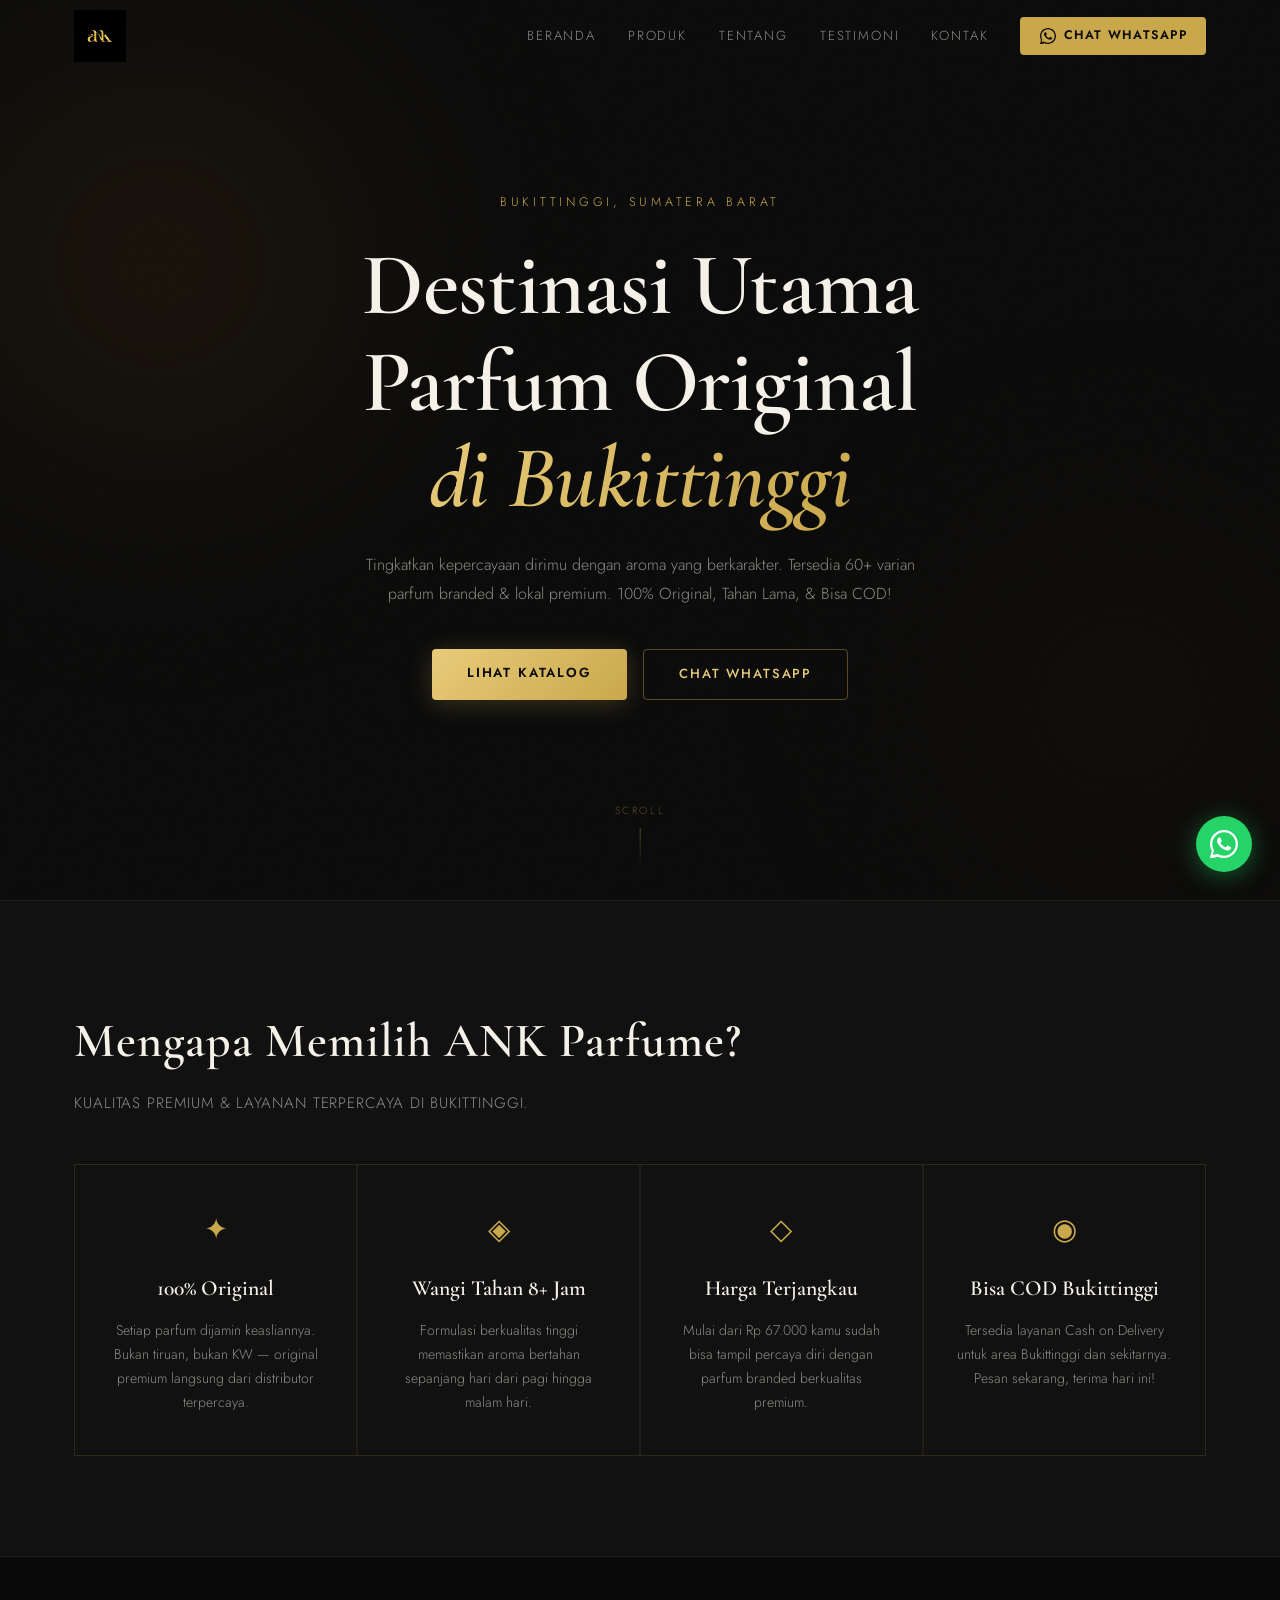
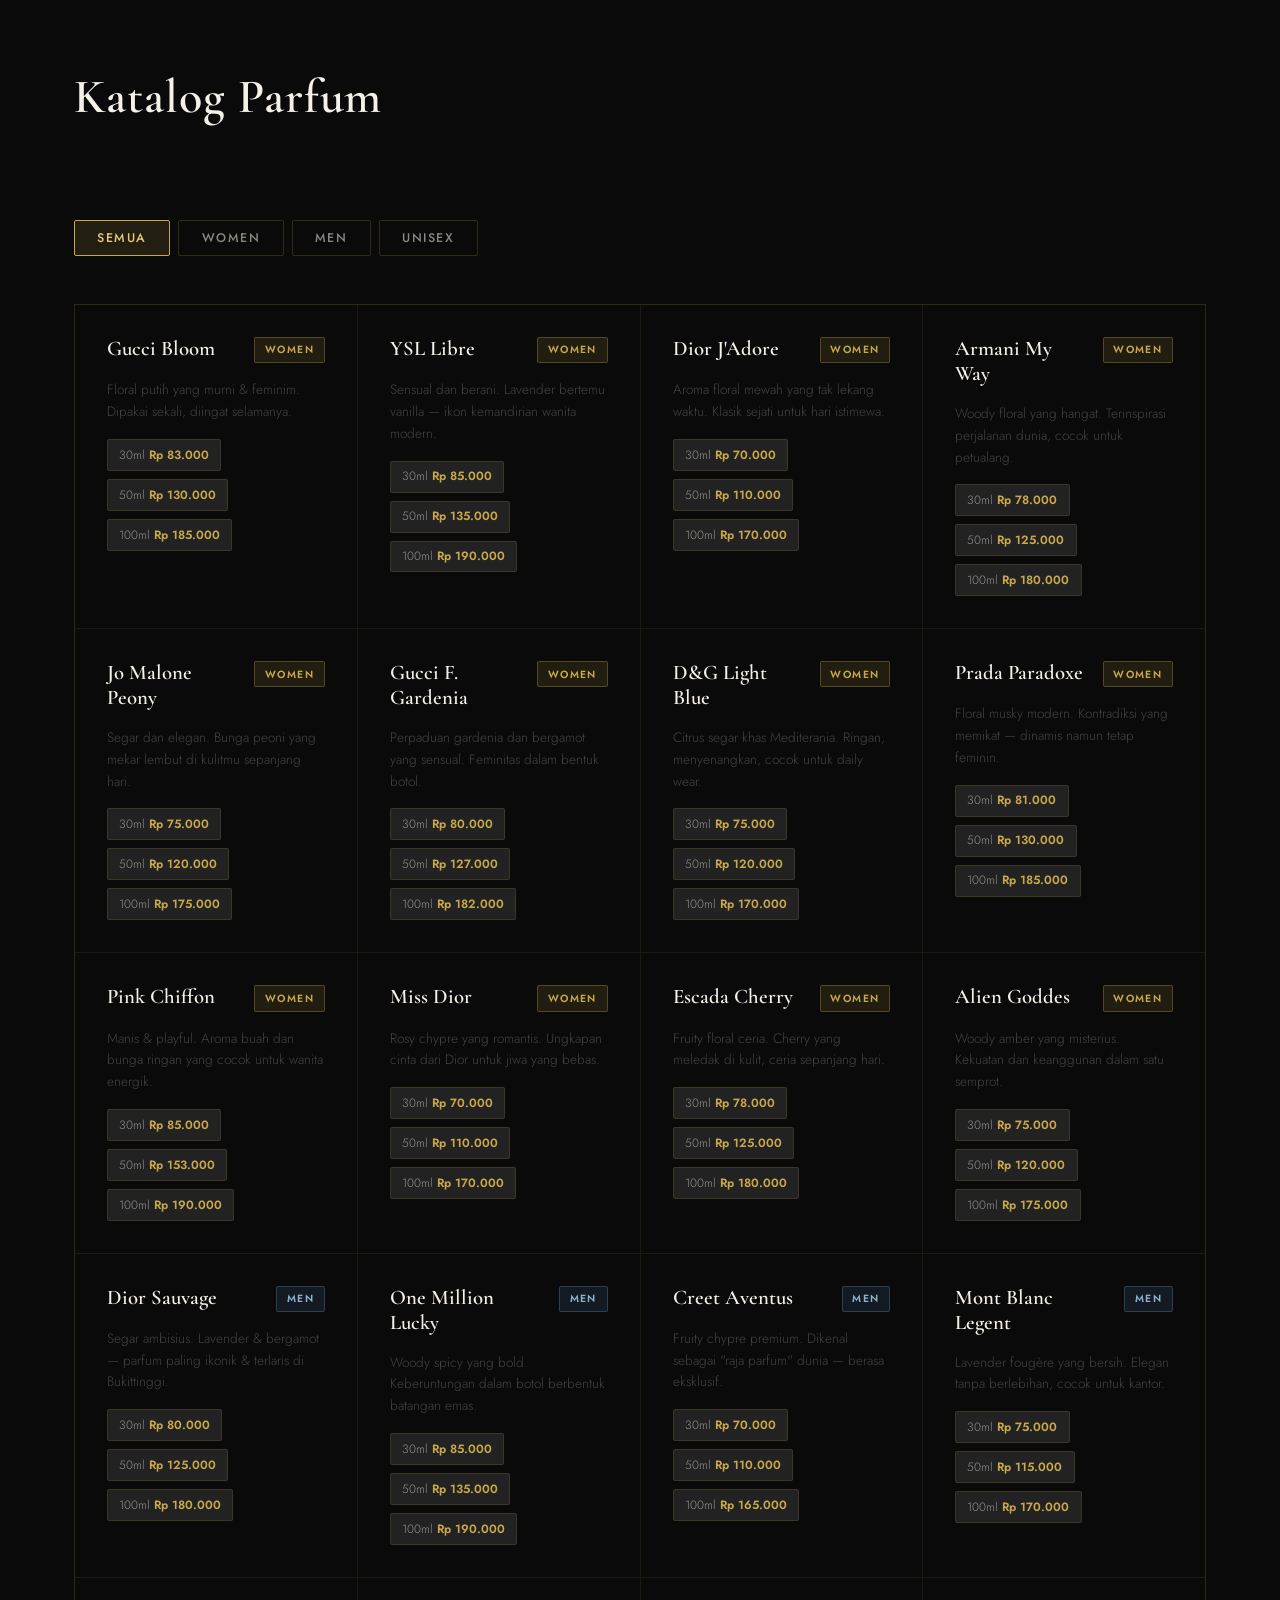
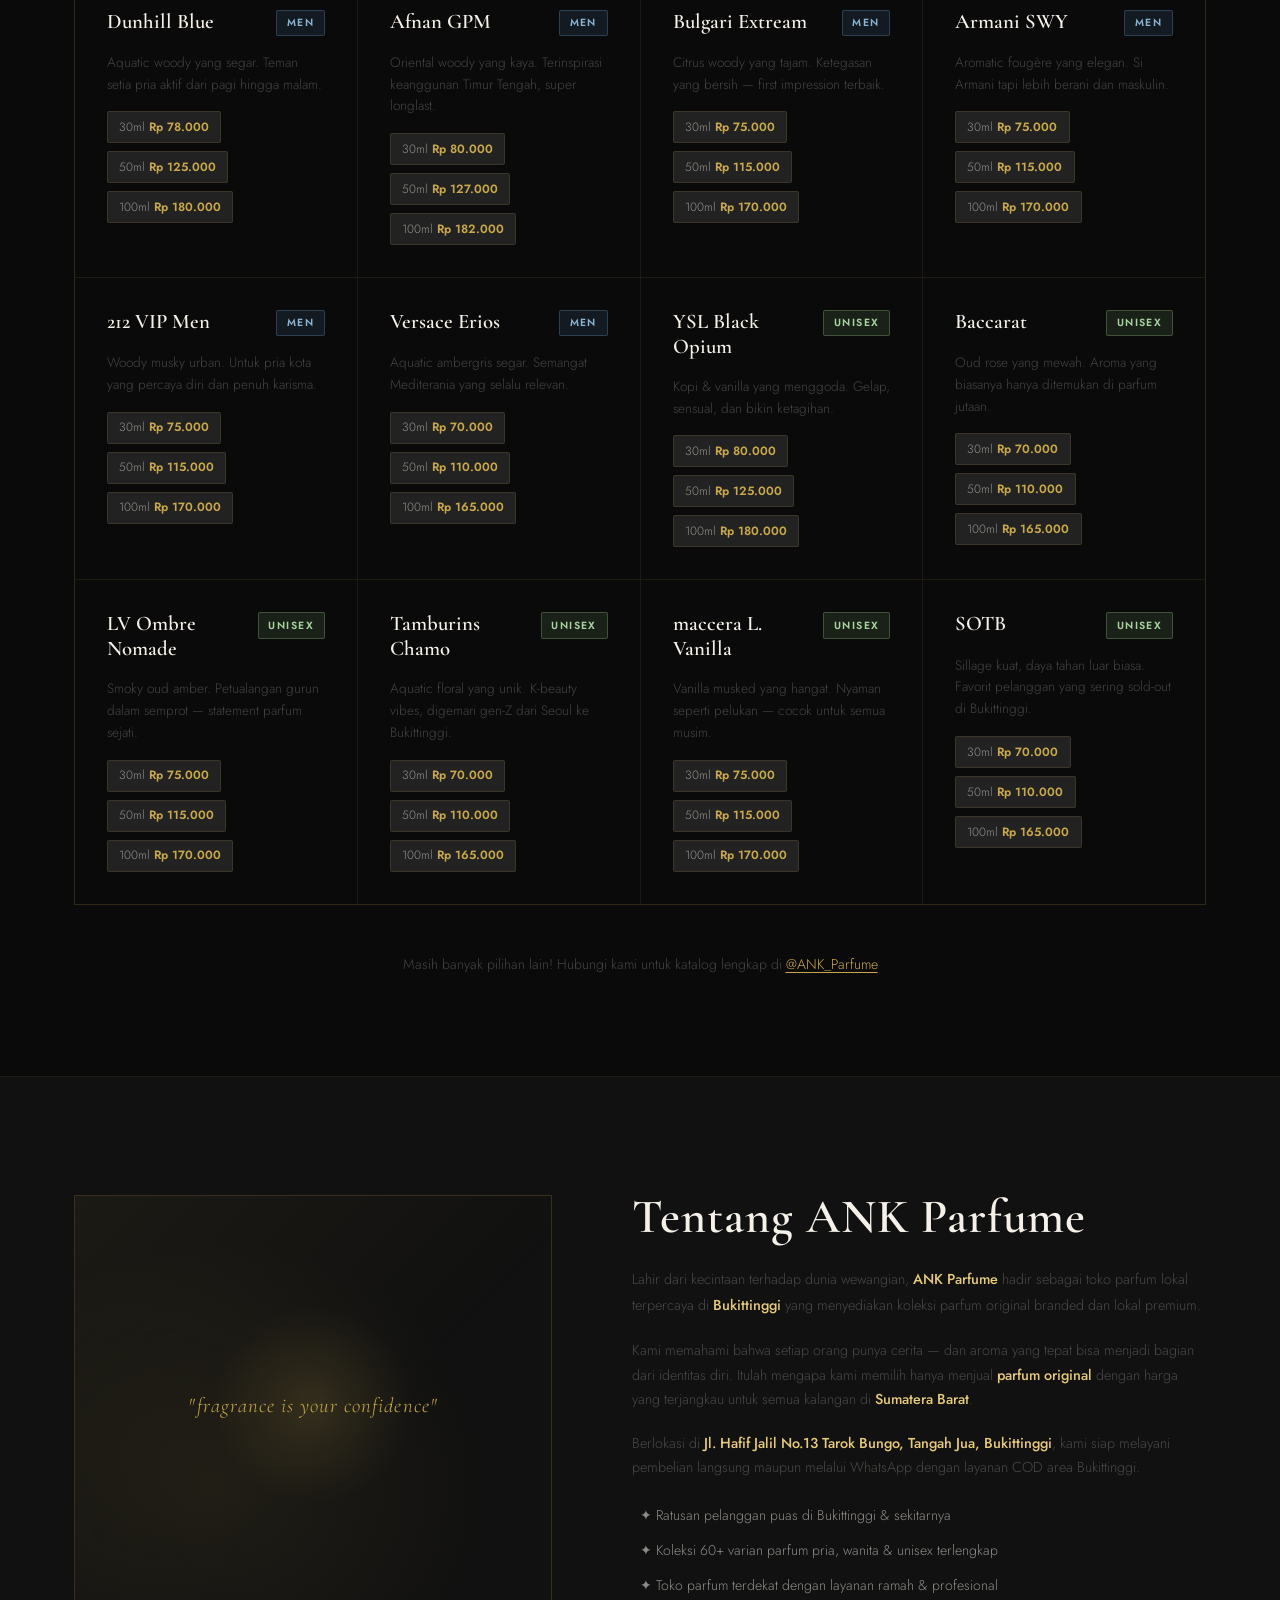
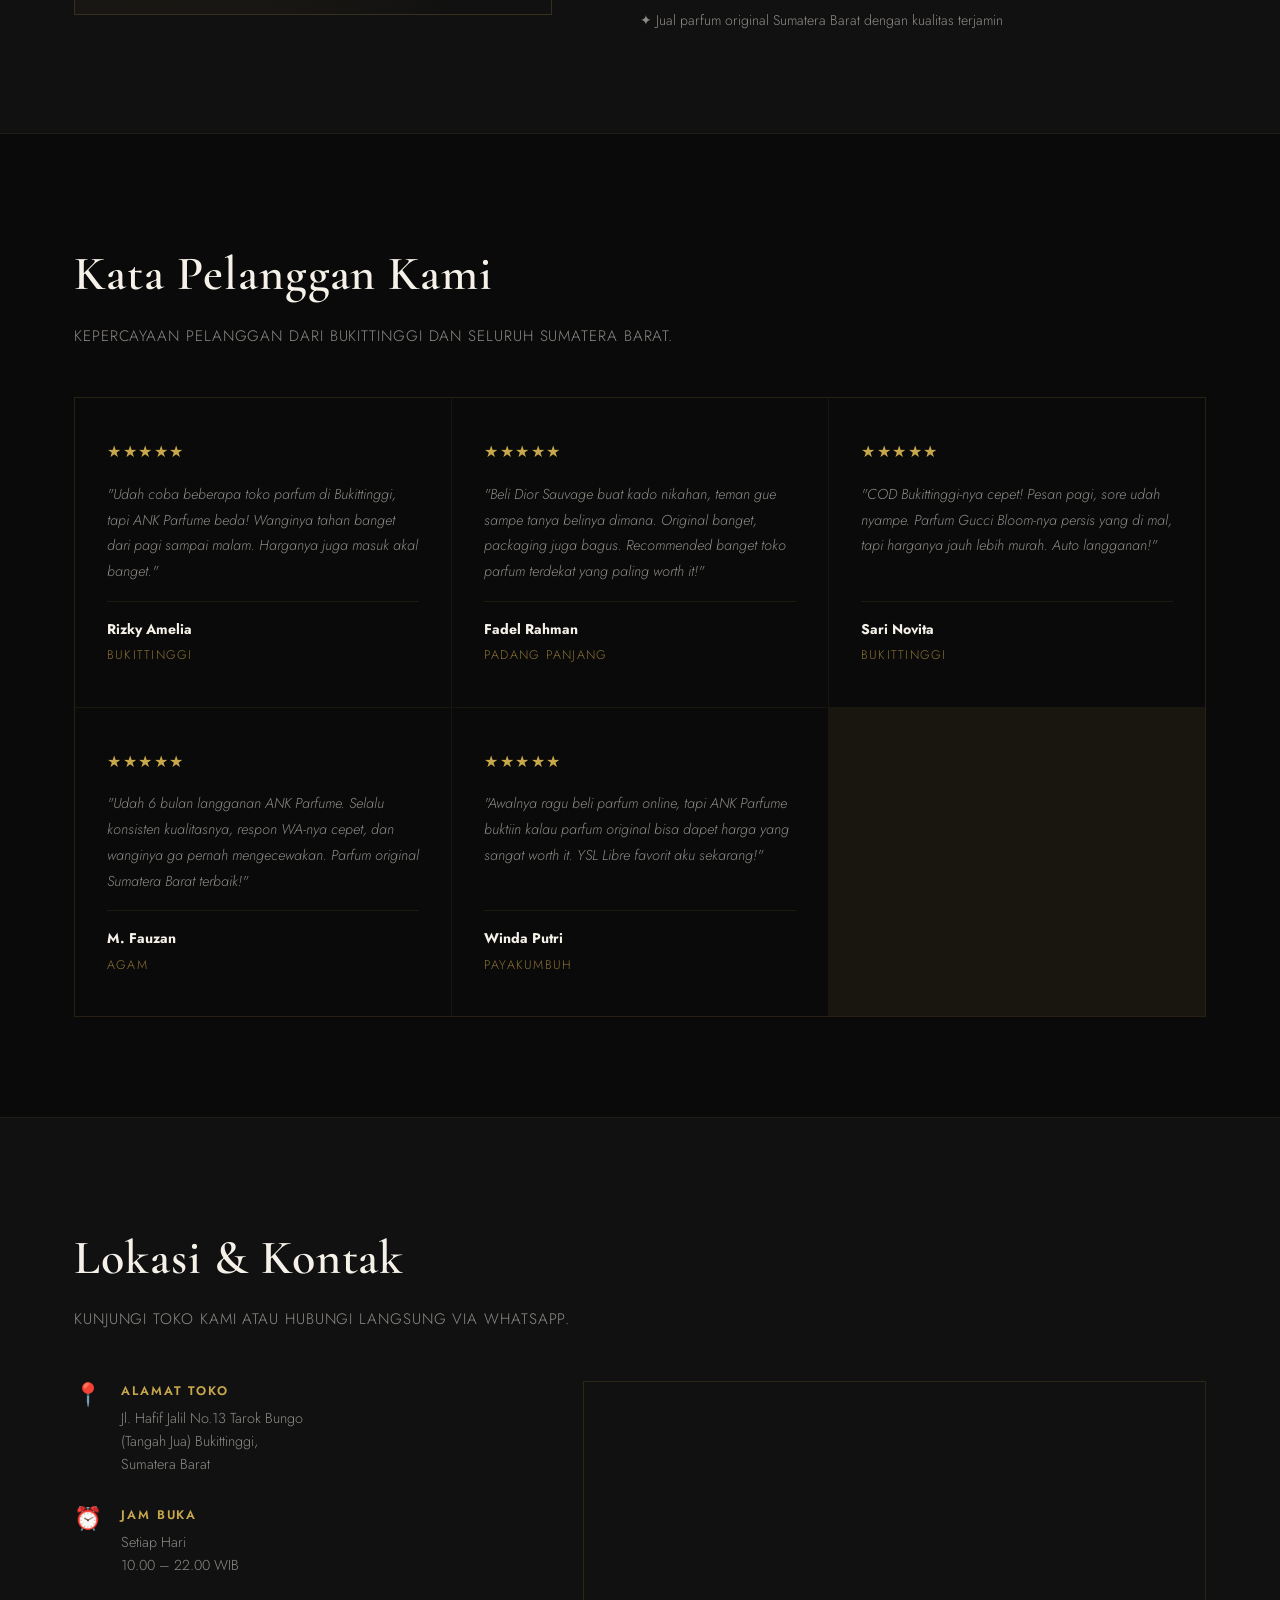
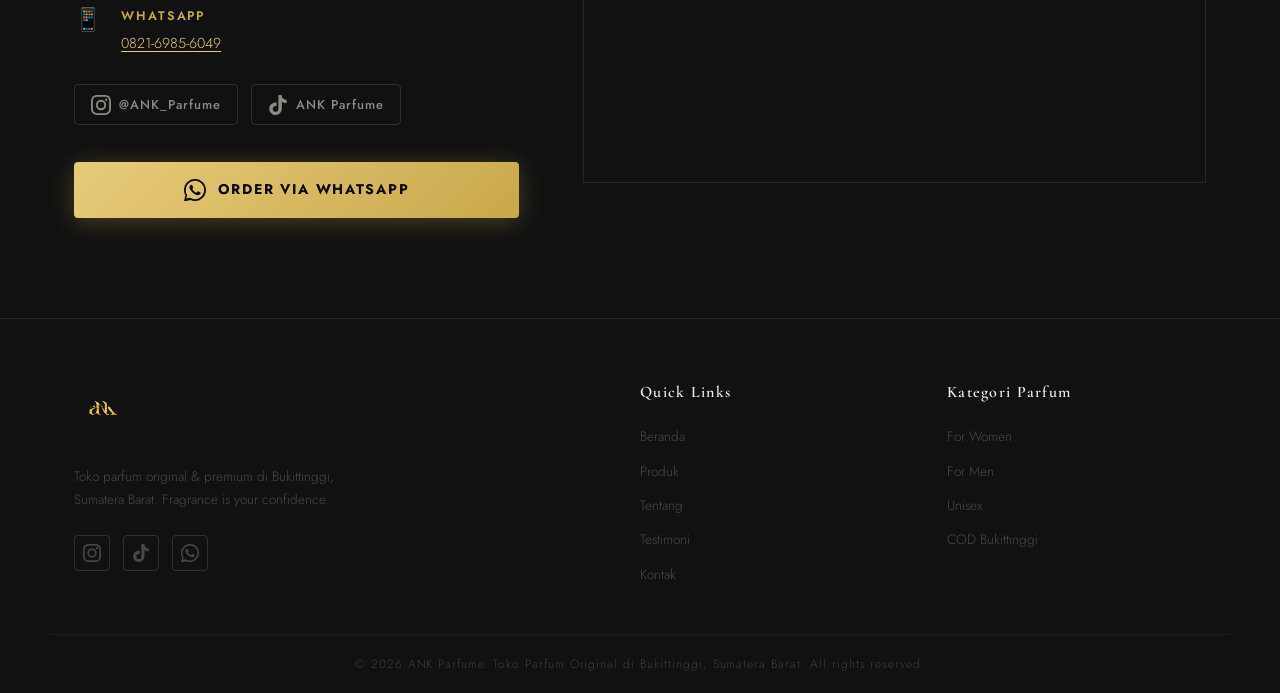
==== commit 52e56357: "commit" ====
--- a/index.html
+++ b/index.html
@@ -554,7 +554,7 @@
             </div>
             <div class="kontak-map reveal">
               <iframe
-                src="https://www.google.com/maps/embed?pb=!1m18!1m12!1m3!1d3989.7583216687153!2d100.3777422!3d-0.31421899999999997!2m3!1f0!2f0!3f0!3m2!1i1024!2i768!4f13.1!3m3!1m2!1s0x2fd539007cd1fa05%3A0xf27f114d2aedf53f!2sANK%20PARFUME!5e0!3m2!1sid!2sid!4v1776164201052!5m2!1sid!2sid"
+                src="https://maps.app.goo.gl/wHKyE4dbmtUnUUEG9"
                 width="100%"
                 height="400"
                 style="border: 0"
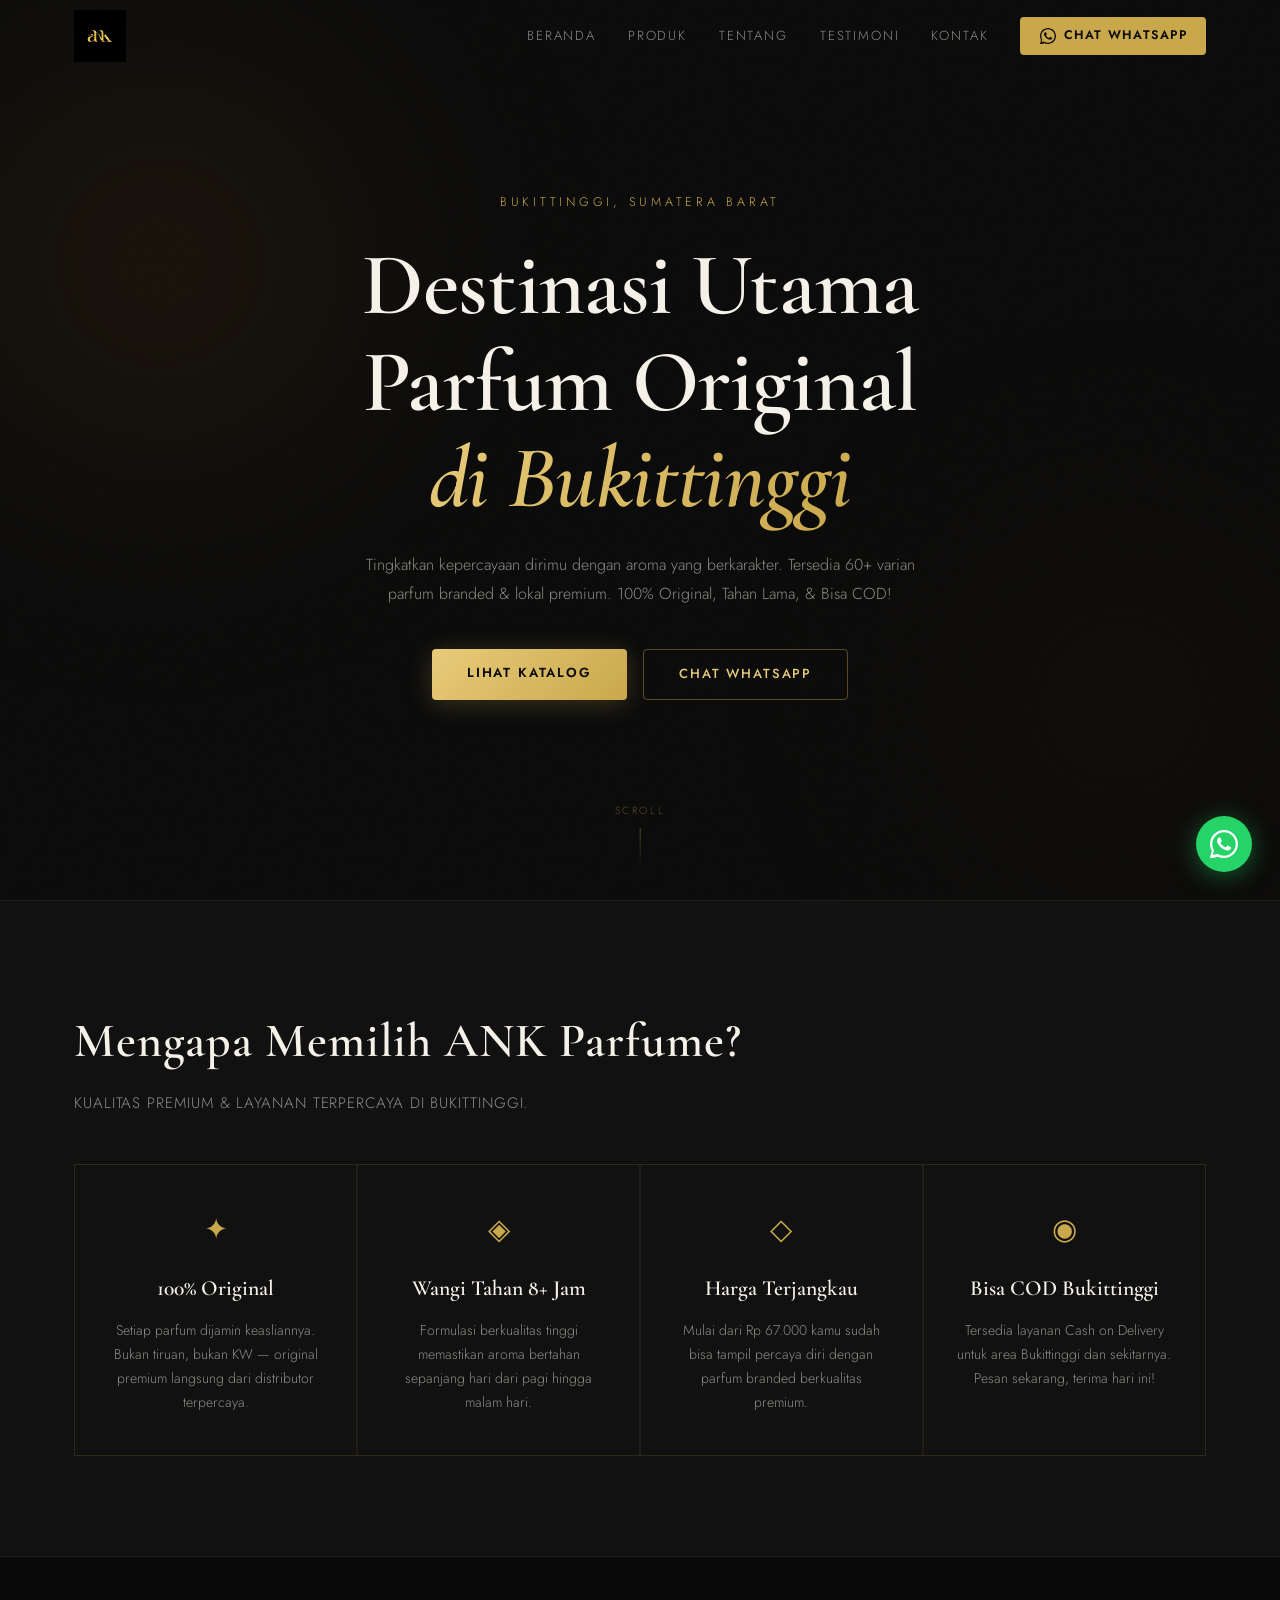
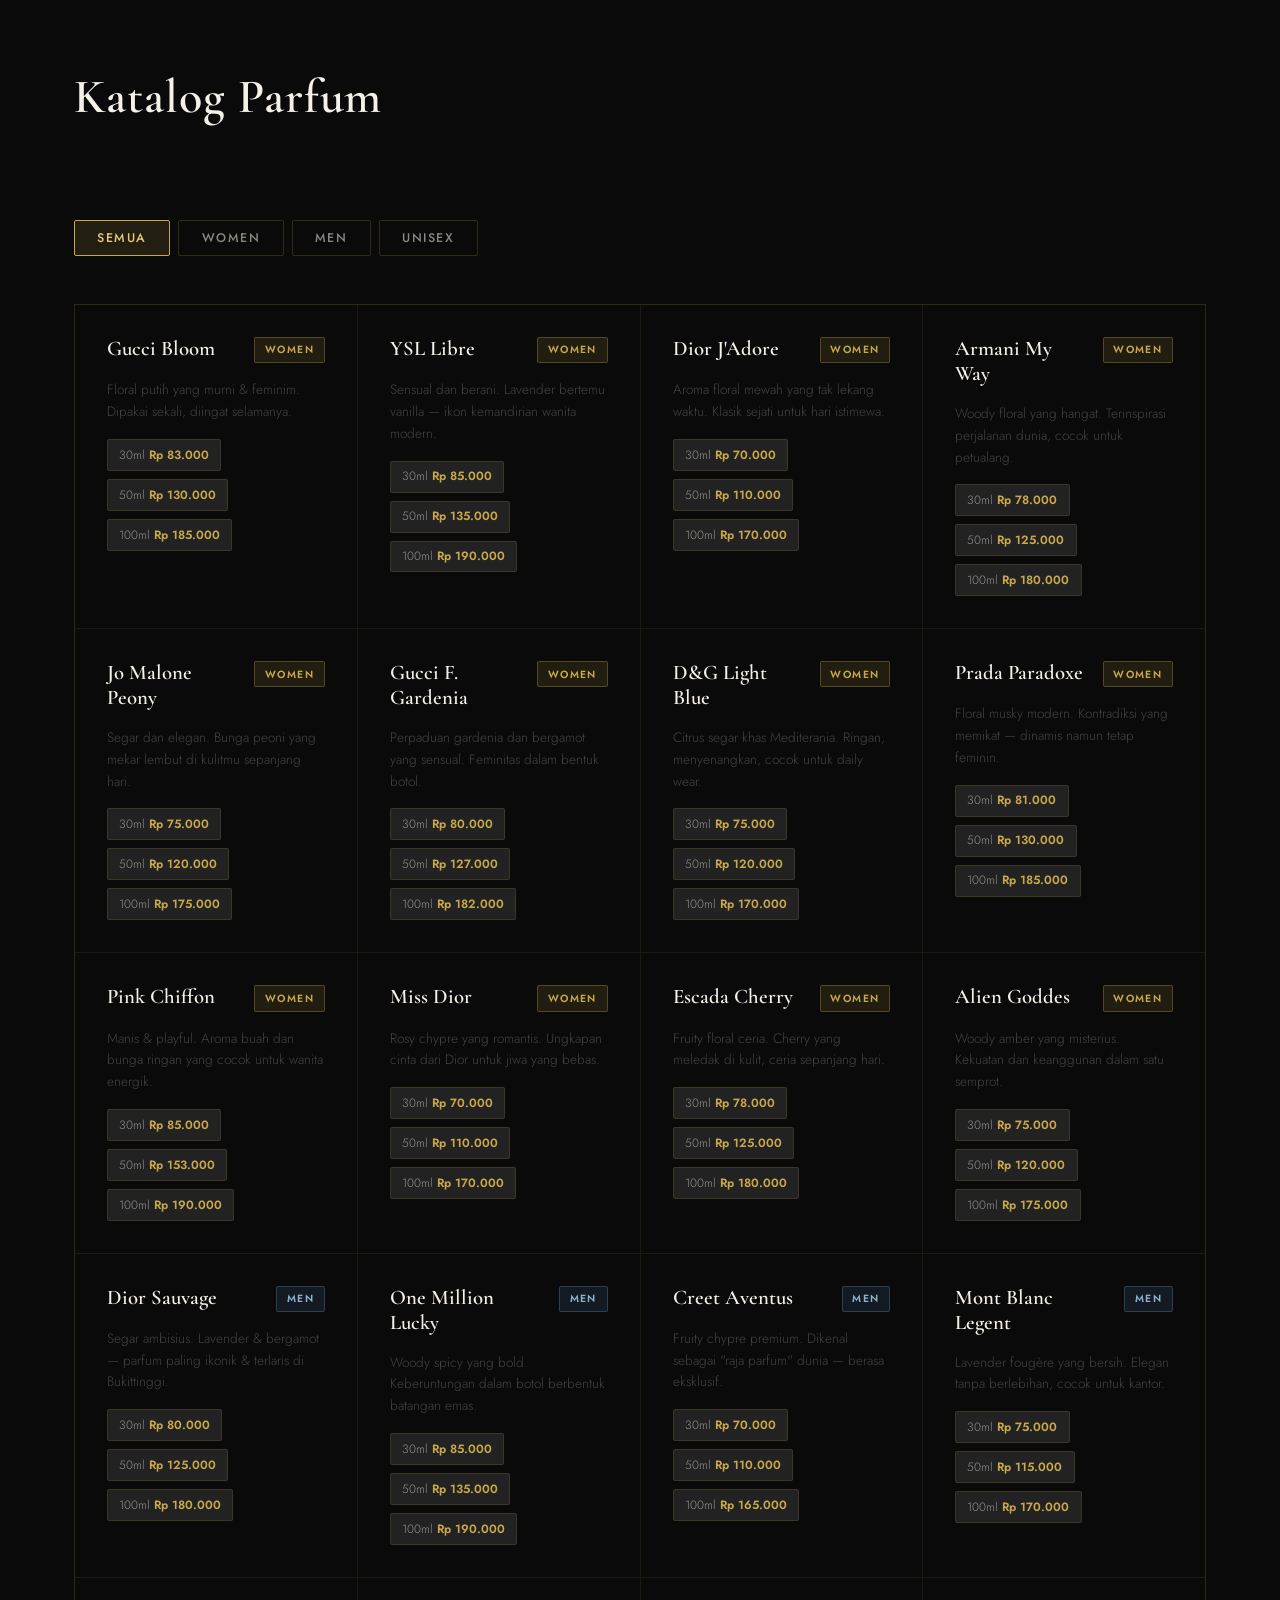
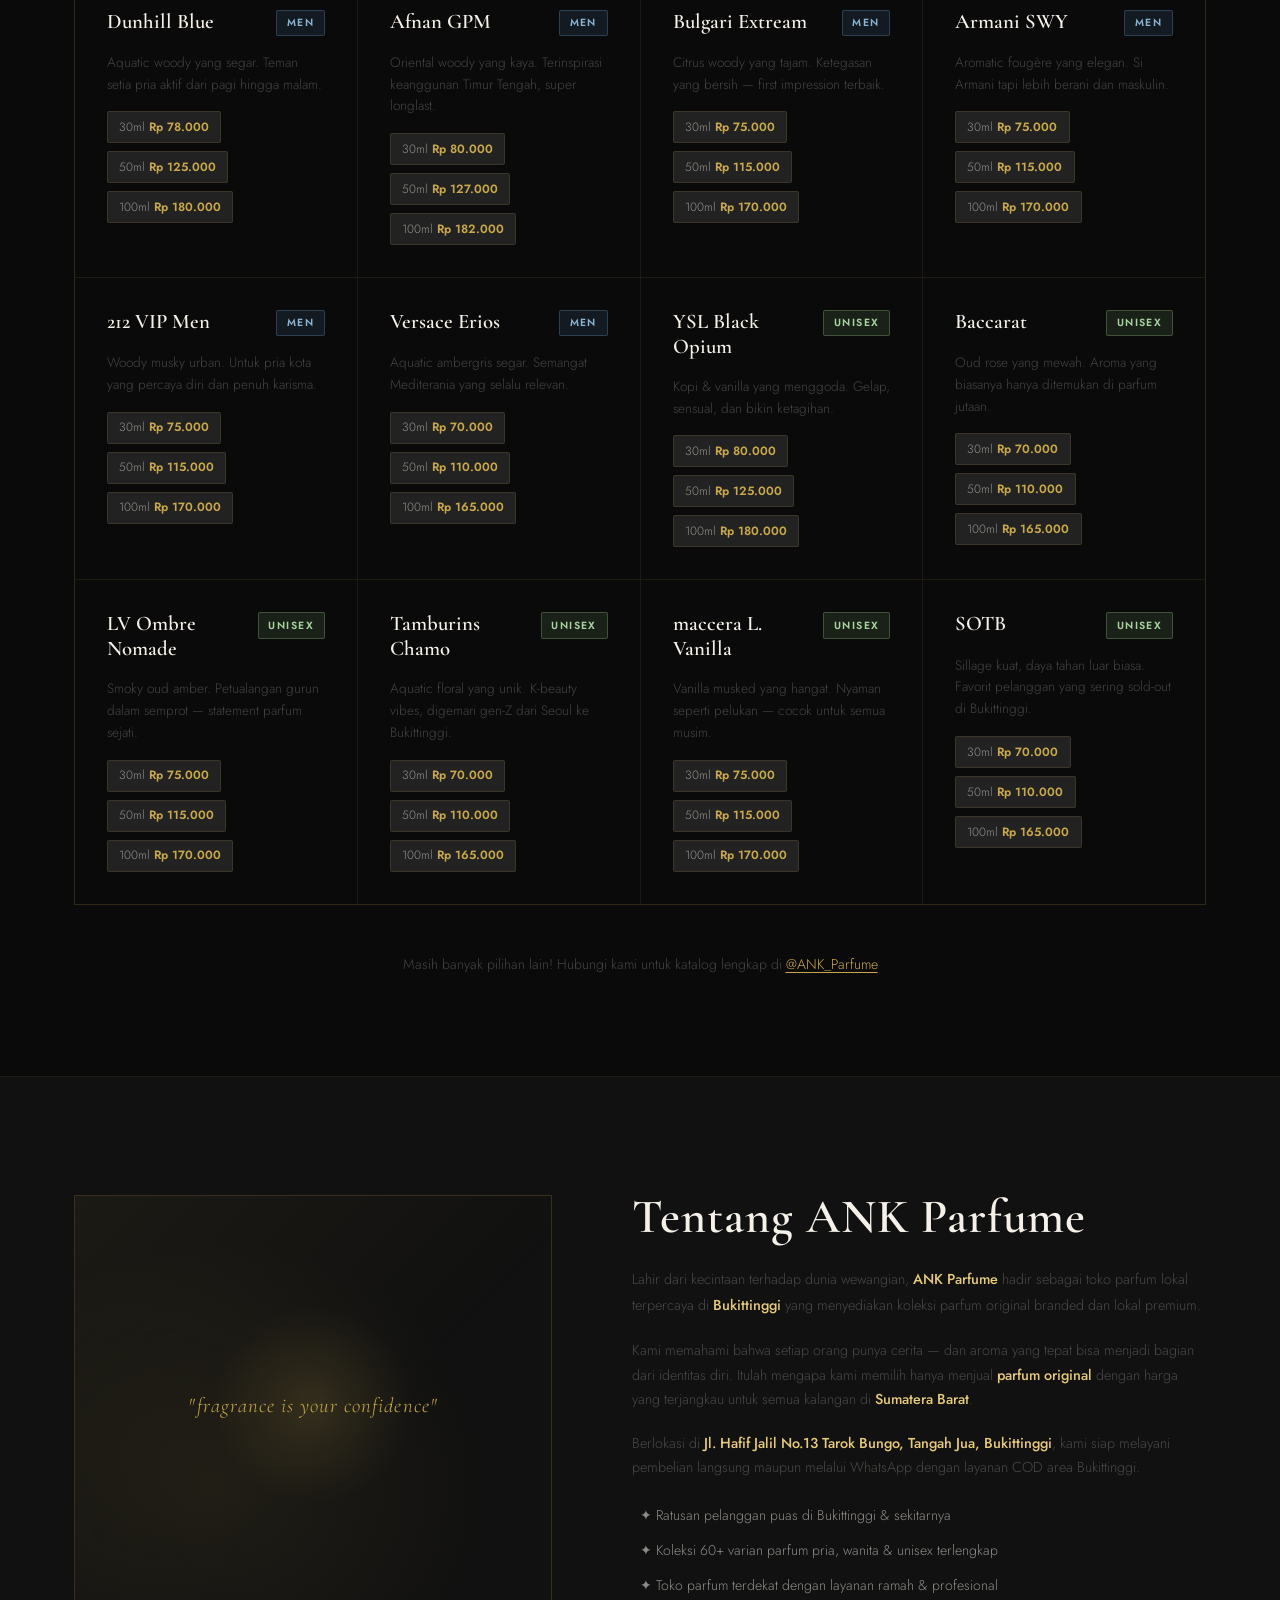
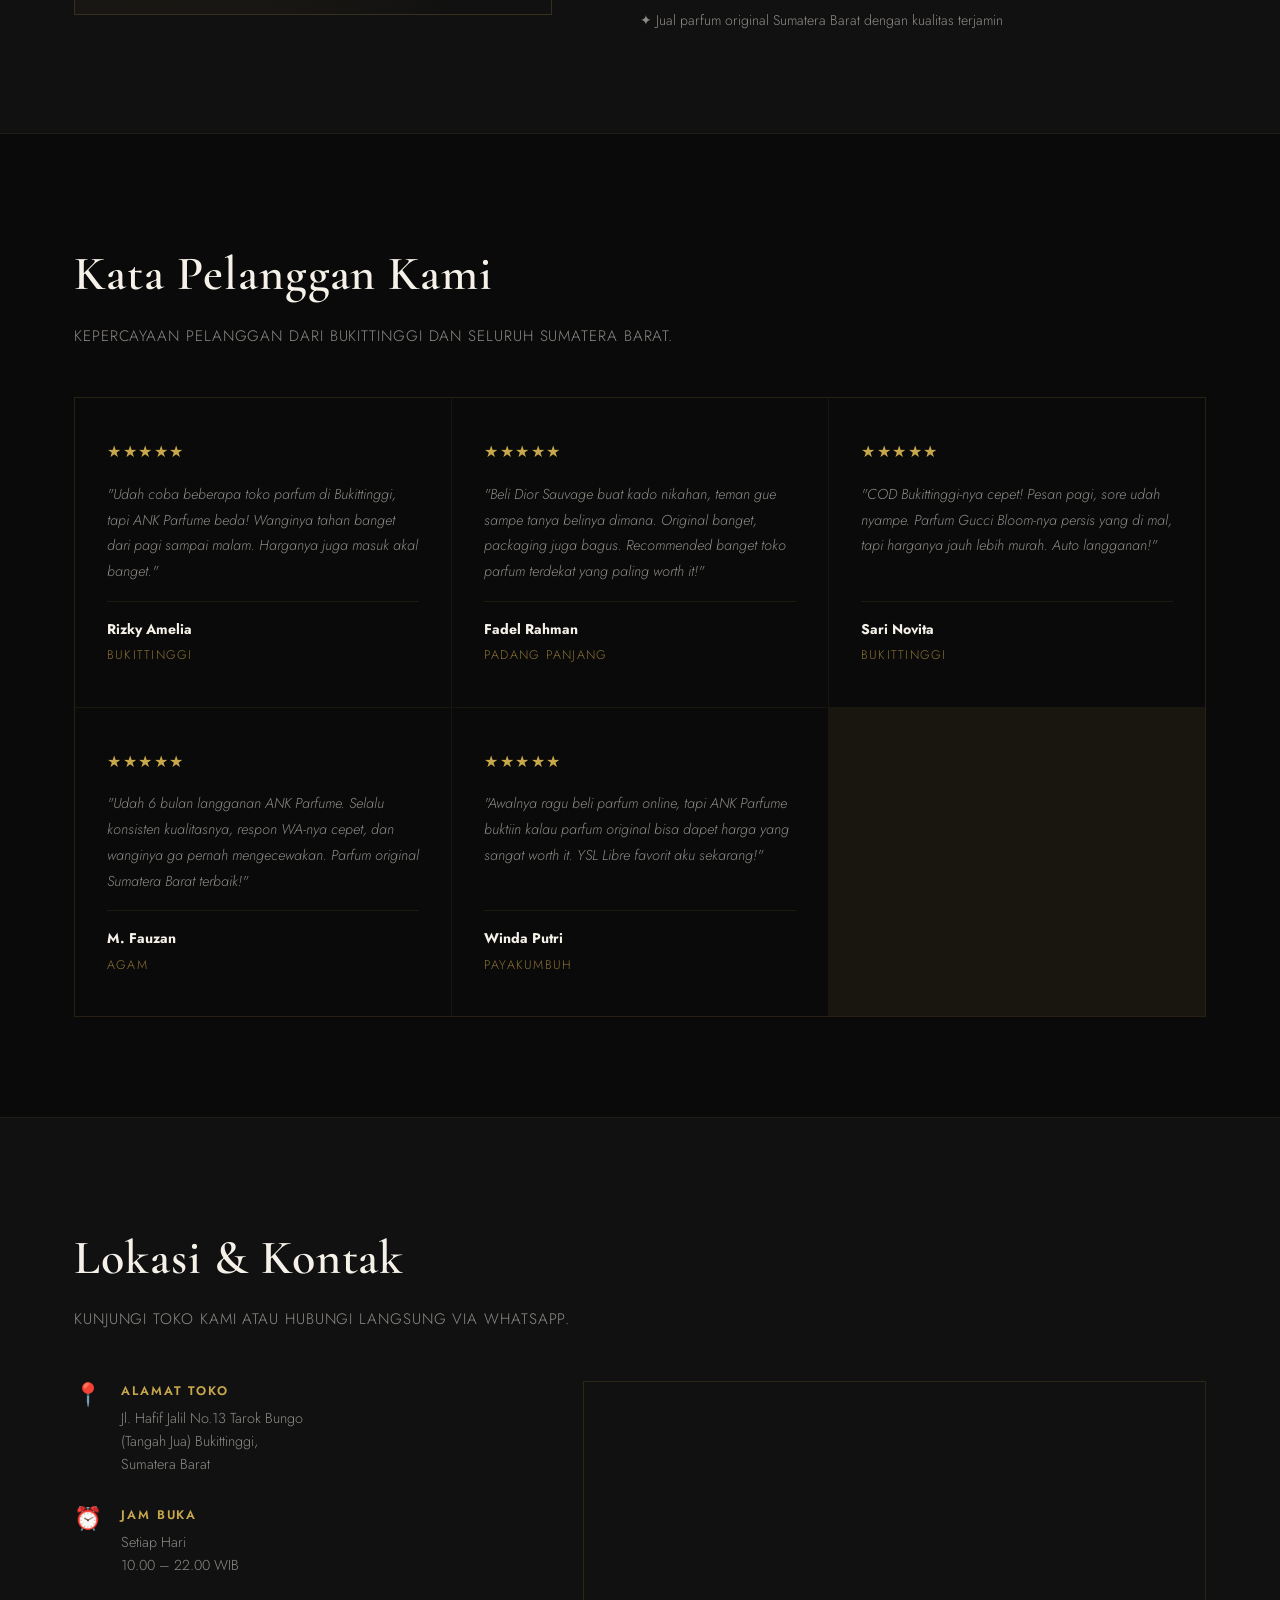
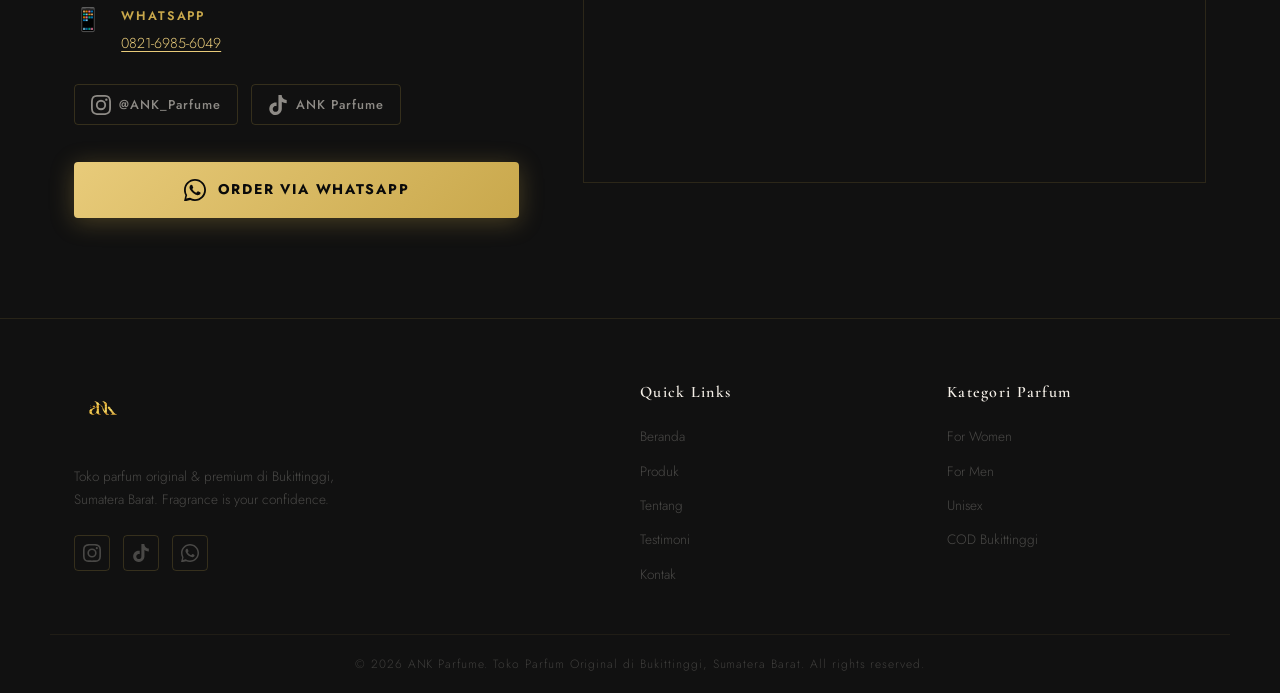
==== commit 0d31ffc3: "commit" ====
--- a/index.html
+++ b/index.html
@@ -554,7 +554,7 @@
             </div>
             <div class="kontak-map reveal">
               <iframe
-                src="https://maps.app.goo.gl/wHKyE4dbmtUnUUEG9"
+                src="https://www.google.com/maps/embed?pb=!1m18!1m12!1m3!1d7979.514912229539!2d100.37655129919736!3d-0.31647738578385987!2m3!1f0!2f0!3f0!3m2!1i1024!2i768!4f13.1!3m3!1m2!1s0x2fd539007cd1fa05%3A0xf27f114d2aedf53f!2sANK%20PARFUME!5e0!3m2!1sen!2sid!4v1776164436440!5m2!1sen!2sid"
                 width="100%"
                 height="400"
                 style="border: 0"
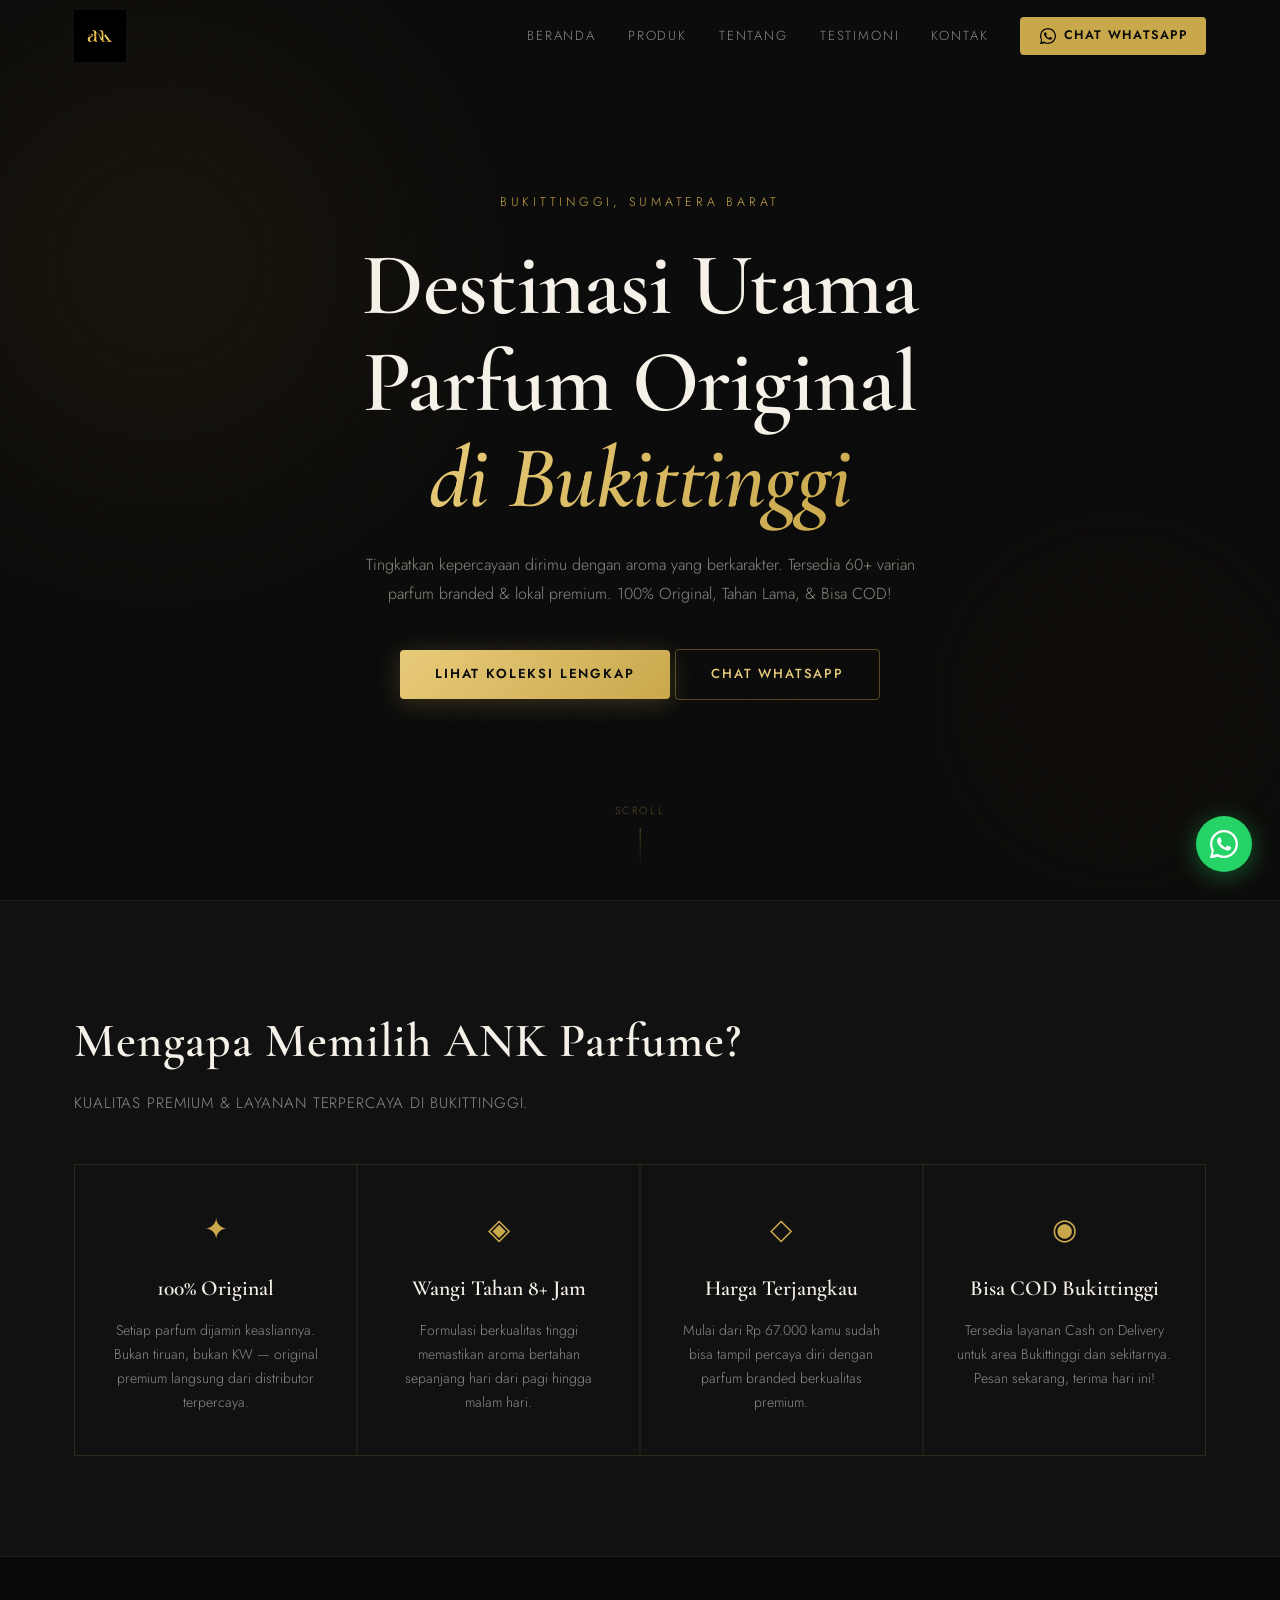
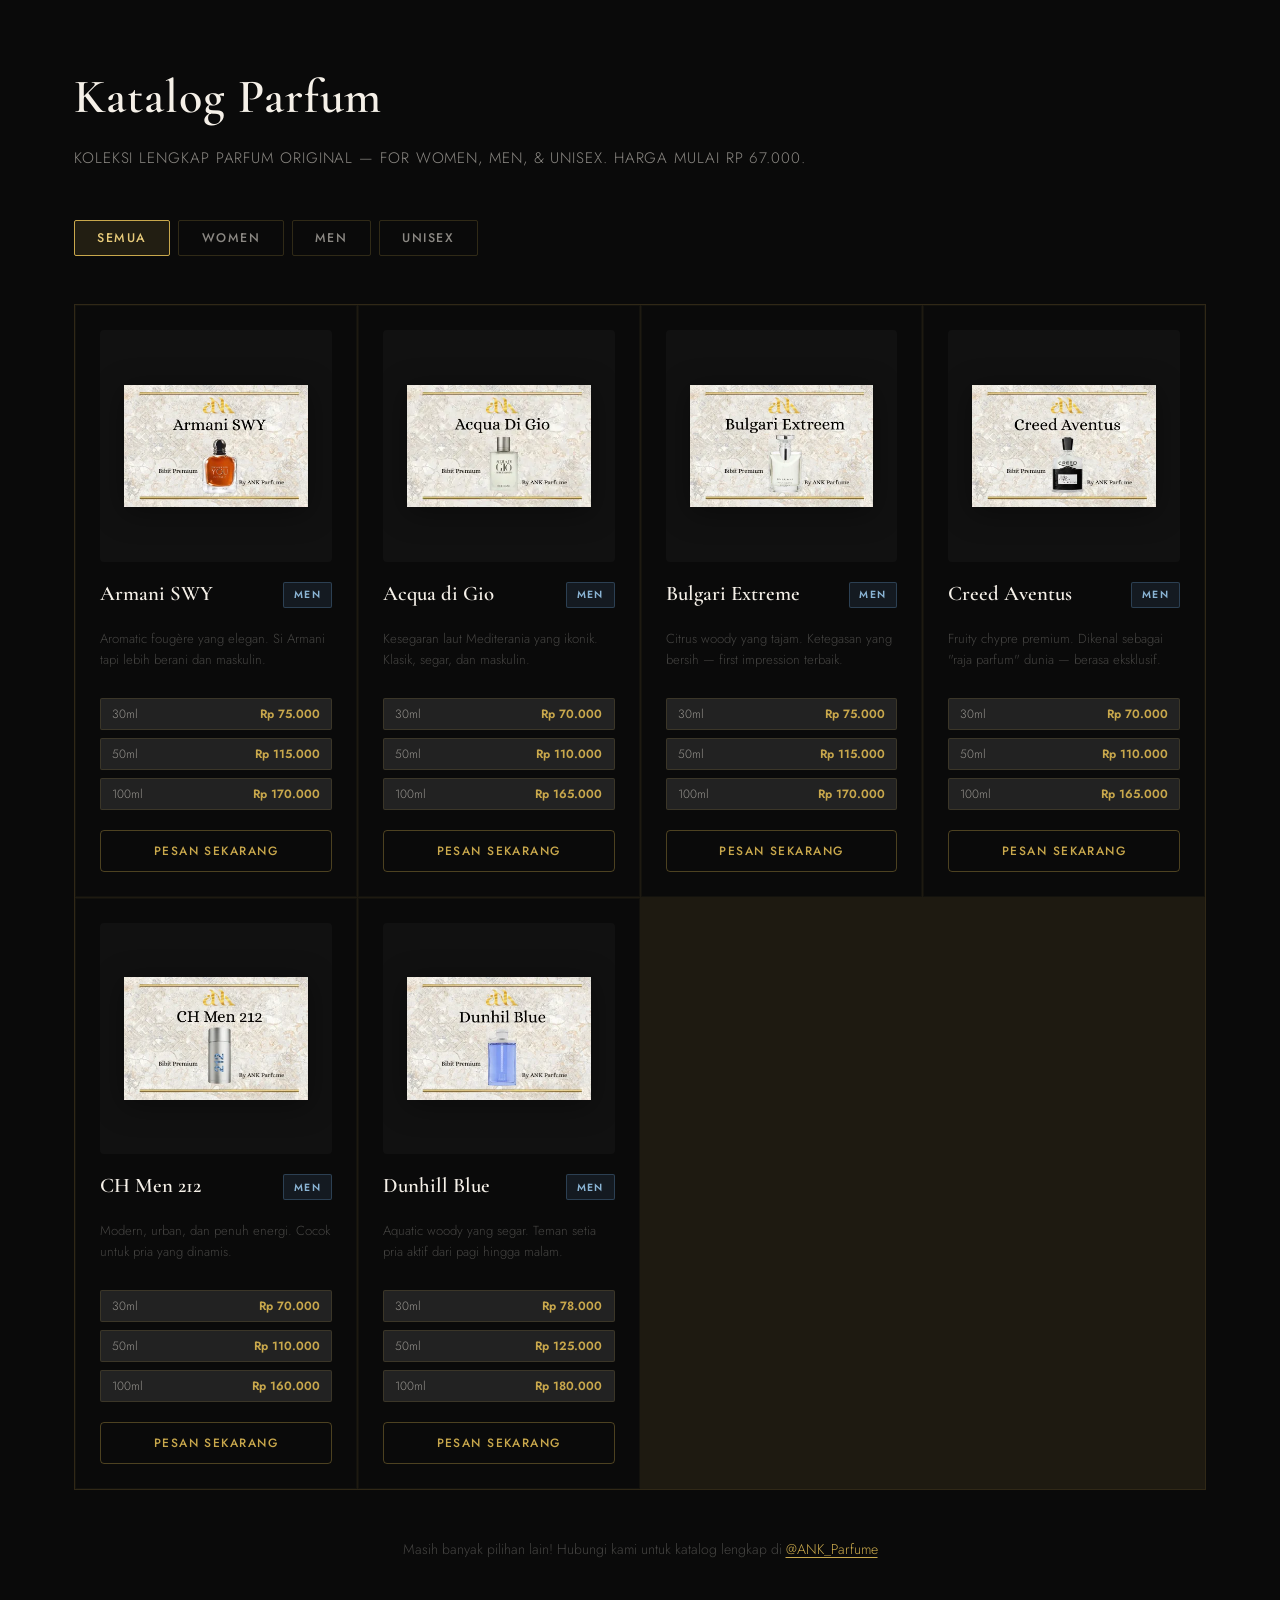
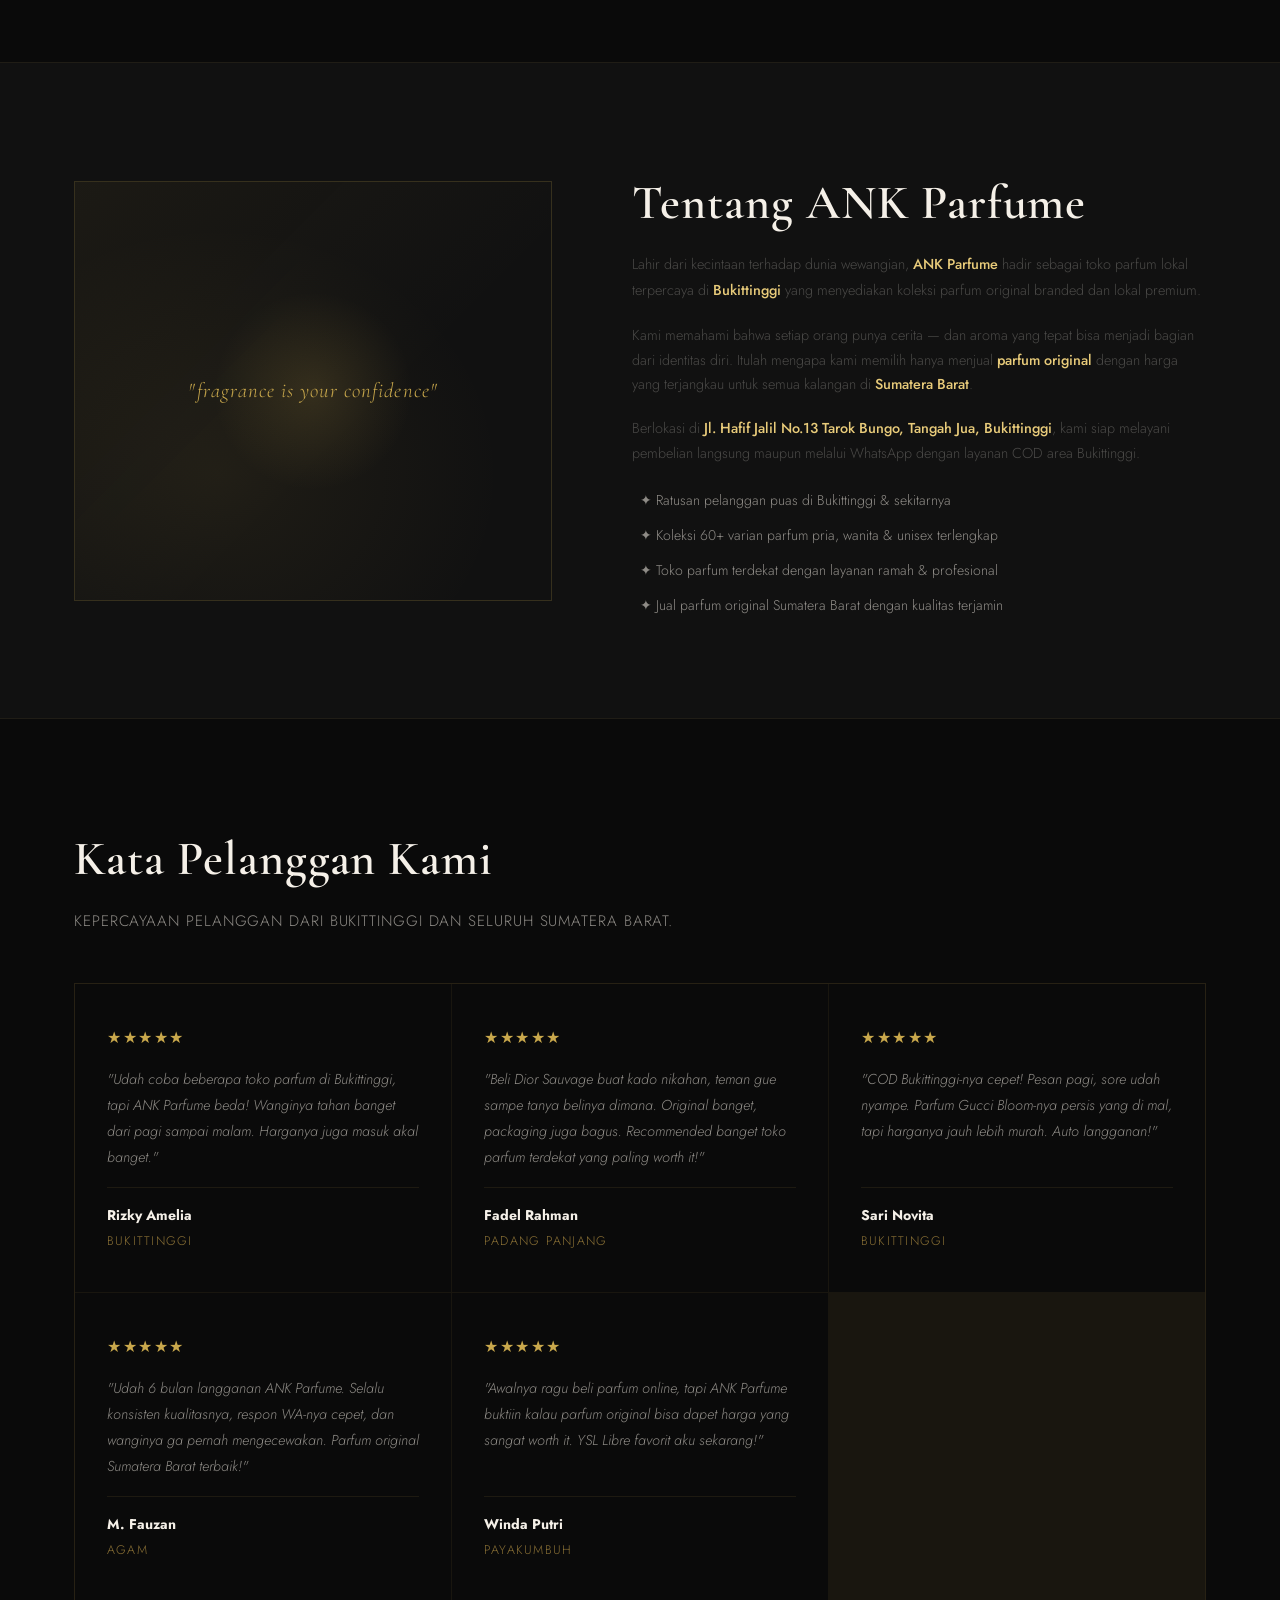
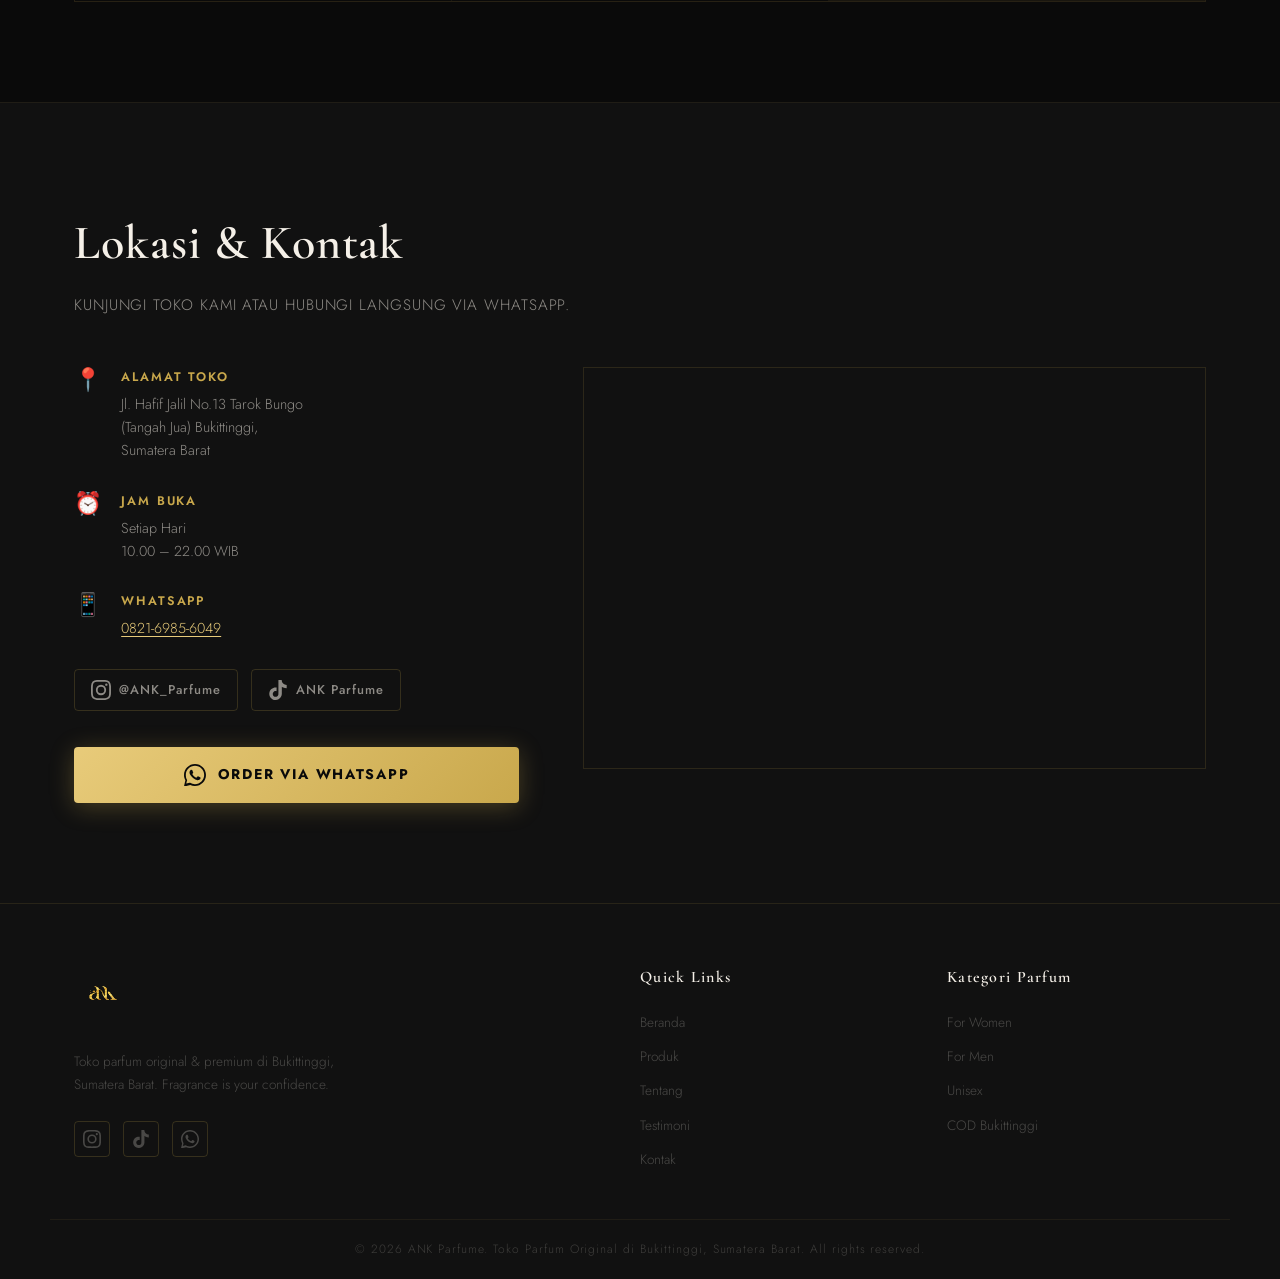
==== commit 5ca5bae2: "commit" ====
--- a/index.html
+++ b/index.html
@@ -38,6 +38,45 @@
     />
     <meta property="og:site_name" content="ANK Parfume" />
     <meta property="og:locale" content="id_ID" />
+
+    <!-- Structured Data: LocalBusiness -->
+    <script type="application/ld+json">
+      {
+        "@context": "https://schema.org",
+        "@type": "LocalBusiness",
+        "name": "ANK Parfume Bukittinggi",
+        "image": "https://ank-parfume.netlify.app/img/ankparfume.webp",
+        "@id": "https://ank-parfume.netlify.app/",
+        "url": "https://ank-parfume.netlify.app/",
+        "telephone": "+6282169856049",
+        "address": {
+          "@type": "PostalAddress",
+          "streetAddress": "Jl. Raya Bukittinggi",
+          "addressLocality": "Bukittinggi",
+          "addressRegion": "Sumatera Barat",
+          "postalCode": "26111",
+          "addressCountry": "ID"
+        },
+        "geo": {
+          "@type": "GeoCoordinates",
+          "latitude": -0.305,
+          "longitude": 100.369
+        },
+        "openingHoursSpecification": {
+          "@type": "OpeningHoursSpecification",
+          "dayOfWeek": ["Monday", "Tuesday", "Wednesday", "Thursday", "Friday", "Saturday", "Sunday"],
+          "opens": "08:00",
+          "closes": "22:00"
+        },
+        "sameAs": [
+          "https://instagram.com/ANK_Parfume",
+          "https://facebook.com/ANKParfume",
+          "https://www.tiktok.com/@ank_parfume",
+          "https://www.google.com/maps/place/ANK+PARFUME/@-0.3178496,100.384768,15z/data=!4m6!3m5!1s0x2fd539007cd1fa05:0xf27f114d2aedf53f!8m2!3d-0.314219!4d100.3777422!16s%2Fg%2F11xz5n4lsz?entry=ttu&g_ep=EgoyMDI2MDQxMi4wIKXMDSoASAFQAw%3D%3D"
+        ],
+        "priceRange": "$$"
+      }
+    </script>
 
     <!-- Twitter Card -->
     <meta name="twitter:card" content="summary_large_image" />
@@ -129,7 +168,7 @@
         </a>
         <nav class="nav-links" id="navLinks" aria-label="Menu utama">
           <a href="#beranda" class="nav-link">Beranda</a>
-          <a href="#produk" class="nav-link">Produk</a>
+          <a href="produk.html" class="nav-link">Produk</a>
           <a href="#tentang" class="nav-link">Tentang</a>
           <a href="#testimoni" class="nav-link">Testimoni</a>
           <a href="#kontak" class="nav-link">Kontak</a>
@@ -185,8 +224,8 @@
             Tersedia 60+ varian parfum branded &amp; lokal premium. 100%
             Original, Tahan Lama, &amp; Bisa COD!
           </p>
-          <div class="hero-cta">
-            <a href="#produk" class="btn-primary">Lihat Katalog</a>
+          <div class="reveal">
+            <a href="produk.html" class="btn-primary">Lihat Koleksi Lengkap</a>
             <a
               href="https://wa.me/6282169856049?text=Halo%20ANK%20Parfume%2C%20saya%20ingin%20melihat%20katalog%20parfum."
               class="btn-outline"
@@ -298,11 +337,12 @@
               Unisex
             </button>
           </div>
-
-          <div class="produk-grid" id="produkGrid" aria-live="polite">
-            <!-- Injected by JS -->
-          </div>
-
+          <div id="paginationContainer" class="pagination-container reveal"></div>
+          <div class="produk-grid" id="produkGrid">
+            <!-- Injected by products.js & script.js -->
+          </div>
+          <div id="paginationContainer" class="pagination-container reveal"></div>
+          
           <div class="katalog-note reveal">
             <p>
               Masih banyak pilihan lain! Hubungi kami untuk katalog lengkap di
@@ -648,7 +688,7 @@
           <h4>Quick Links</h4>
           <nav aria-label="Footer navigation">
             <a href="#beranda">Beranda</a>
-            <a href="#produk">Produk</a>
+            <a href="produk.html">Produk</a>
             <a href="#tentang">Tentang</a>
             <a href="#testimoni">Testimoni</a>
             <a href="#kontak">Kontak</a>
@@ -657,9 +697,9 @@
         <div class="footer-links">
           <h4>Kategori Parfum</h4>
           <nav aria-label="Kategori parfum">
-            <a href="#produk" onclick="filterProducts('women')">For Women</a>
-            <a href="#produk" onclick="filterProducts('men')">For Men</a>
-            <a href="#produk" onclick="filterProducts('unisex')">Unisex</a>
+            <a href="produk.html?filter=women">For Women</a>
+            <a href="produk.html?filter=men">For Men</a>
+            <a href="produk.html?filter=unisex">Unisex</a>
             <a
               href="https://wa.me/6282169856049?text=Halo%20ANK%20Parfume%2C%20saya%20mau%20tanya%20parfum%20COD%20di%20Bukittinggi."
               target="_blank"
@@ -677,6 +717,7 @@
       </div>
     </footer>
 
+    <script src="products.js"></script>
     <script src="script.js"></script>
   </body>
 </html>
--- a/style.css
+++ b/style.css
@@ -522,16 +522,36 @@
 /* Product Card */
 .produk-card {
   background: var(--black);
-  padding: 2rem;
+  padding: 1.5rem;
   display: flex;
   flex-direction: column;
-  gap: 1rem;
-  transition: background var(--transition);
+  gap: 1.25rem;
+  transition: all var(--transition);
   position: relative;
   overflow: hidden;
-  opacity: 0;
-  transform: translateY(20px);
-  animation: cardIn 0.5s ease forwards;
+  border: 1px solid rgba(201, 168, 76, 0.05);
+}
+
+.produk-card-img-wrapper {
+  position: relative;
+  width: 100%;
+  aspect-ratio: 1/1;
+  overflow: hidden;
+  background: var(--black-2);
+  border-radius: 4px;
+}
+
+.produk-img {
+  width: 100%;
+  height: 100%;
+  object-fit: contain; /* Contain to keep the aesthetic of the perfume bottles */
+  padding: 1.5rem;
+  transition: transform 0.6s cubic-bezier(0.4, 0, 0.2, 1);
+  filter: drop-shadow(0 5px 15px rgba(0,0,0,0.4));
+}
+
+.produk-card:hover .produk-img {
+  transform: scale(1.1);
 }
 .produk-card::after {
   content: "";
@@ -595,9 +615,55 @@
   flex: 1;
 }
 .produk-desc {
-  font-size: 0.85rem;
+  font-size: 0.82rem;
   color: var(--white-mute);
   line-height: 1.6;
+  margin-bottom: 0.5rem;
+  display: -webkit-box;
+  -webkit-line-clamp: 2;
+  line-clamp: 2;
+  -webkit-box-orient: vertical;
+  overflow: hidden;
+}
+
+.produk-prices {
+  display: flex;
+  flex-direction: column;
+  gap: 0.5rem;
+}
+
+.price-pill {
+  font-size: 0.8rem;
+  color: var(--white-dim);
+  display: flex;
+  justify-content: space-between;
+  border-bottom: 1px dotted rgba(201, 168, 76, 0.15);
+  padding-bottom: 0.25rem;
+}
+
+.price-pill strong {
+  color: var(--gold);
+  font-weight: 600;
+}
+
+.btn-wa-card {
+  margin-top: auto;
+  padding: 0.8rem;
+  background: var(--black-3);
+  color: var(--white);
+  border: 1px solid rgba(201, 168, 76, 0.2);
+  text-align: center;
+  font-size: 0.75rem;
+  font-weight: 600;
+  text-transform: uppercase;
+  letter-spacing: 0.15em;
+  transition: all var(--transition);
+}
+
+.btn-wa-card:hover {
+  background: var(--gold);
+  color: var(--black);
+  border-color: var(--gold);
 }
 
 .produk-prices {
@@ -1171,3 +1237,64 @@
     justify-content: center;
   }
 }
+
+/* ============================================================
+   PAGINATION
+   ============================================================ */
+.pagination-container {
+  display: flex;
+  justify-content: center;
+  align-items: center;
+  gap: 0.5rem;
+  margin-top: 4rem;
+  margin-bottom: 2rem;
+  flex-wrap: wrap;
+}
+
+.page-btn {
+  min-width: 42px;
+  height: 42px;
+  display: flex;
+  justify-content: center;
+  align-items: center;
+  background: var(--black-2);
+  border: 1px solid rgba(201, 168, 76, 0.2);
+  color: var(--white-dim);
+  font-family: var(--font-body);
+  font-size: 0.9rem;
+  font-weight: 500;
+  transition: all var(--transition);
+  cursor: pointer;
+  border-radius: 2px;
+}
+
+.page-btn:hover:not(.disabled):not(.active) {
+  border-color: var(--gold);
+  color: var(--gold);
+  background: var(--black-3);
+  box-shadow: 0 0 15px rgba(201, 168, 76, 0.1);
+}
+
+.page-btn.active {
+  background: var(--gold);
+  color: var(--black);
+  border-color: var(--gold);
+  font-weight: 600;
+}
+
+.page-btn.disabled {
+  opacity: 0.3;
+  cursor: not-allowed;
+  border-color: rgba(255, 255, 255, 0.1);
+}
+
+@media (max-width: 768px) {
+  .pagination-container {
+    margin-top: 3rem;
+  }
+  .page-btn {
+    min-width: 38px;
+    height: 38px;
+    font-size: 0.85rem;
+  }
+}
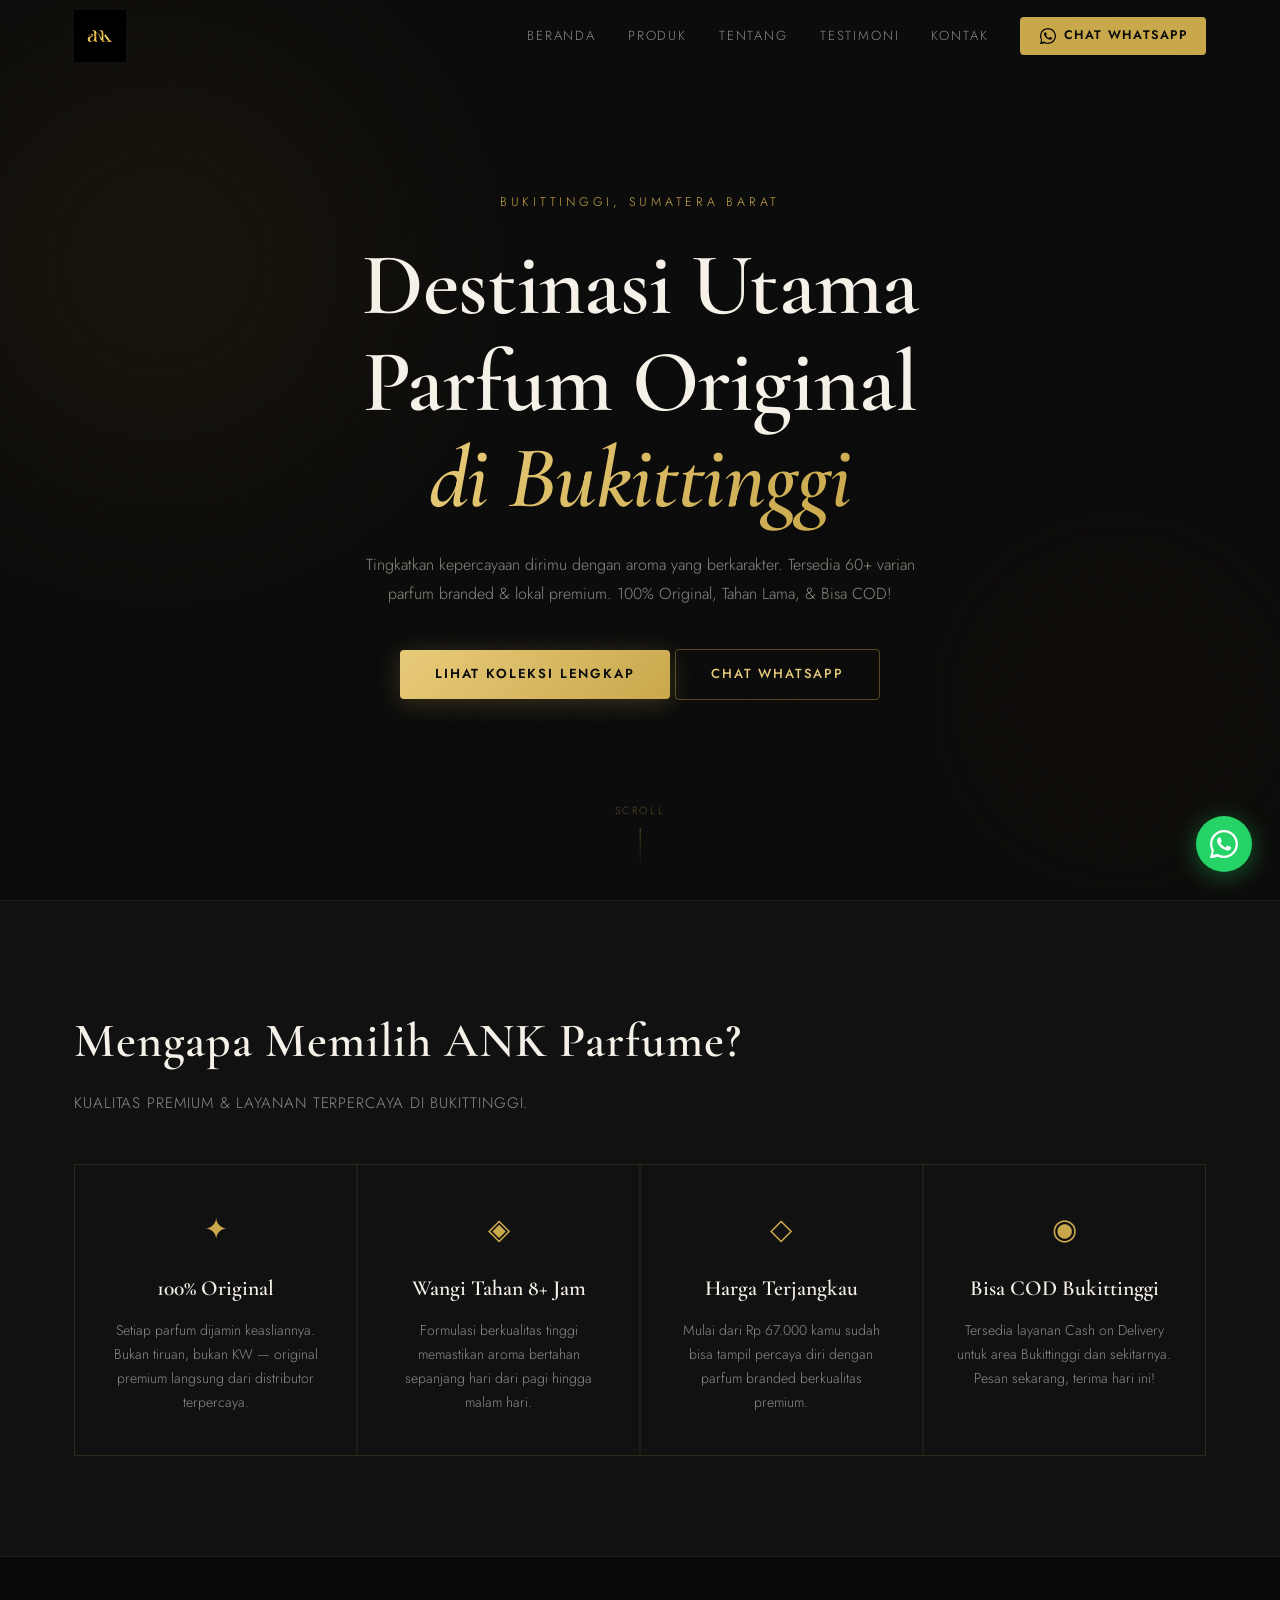
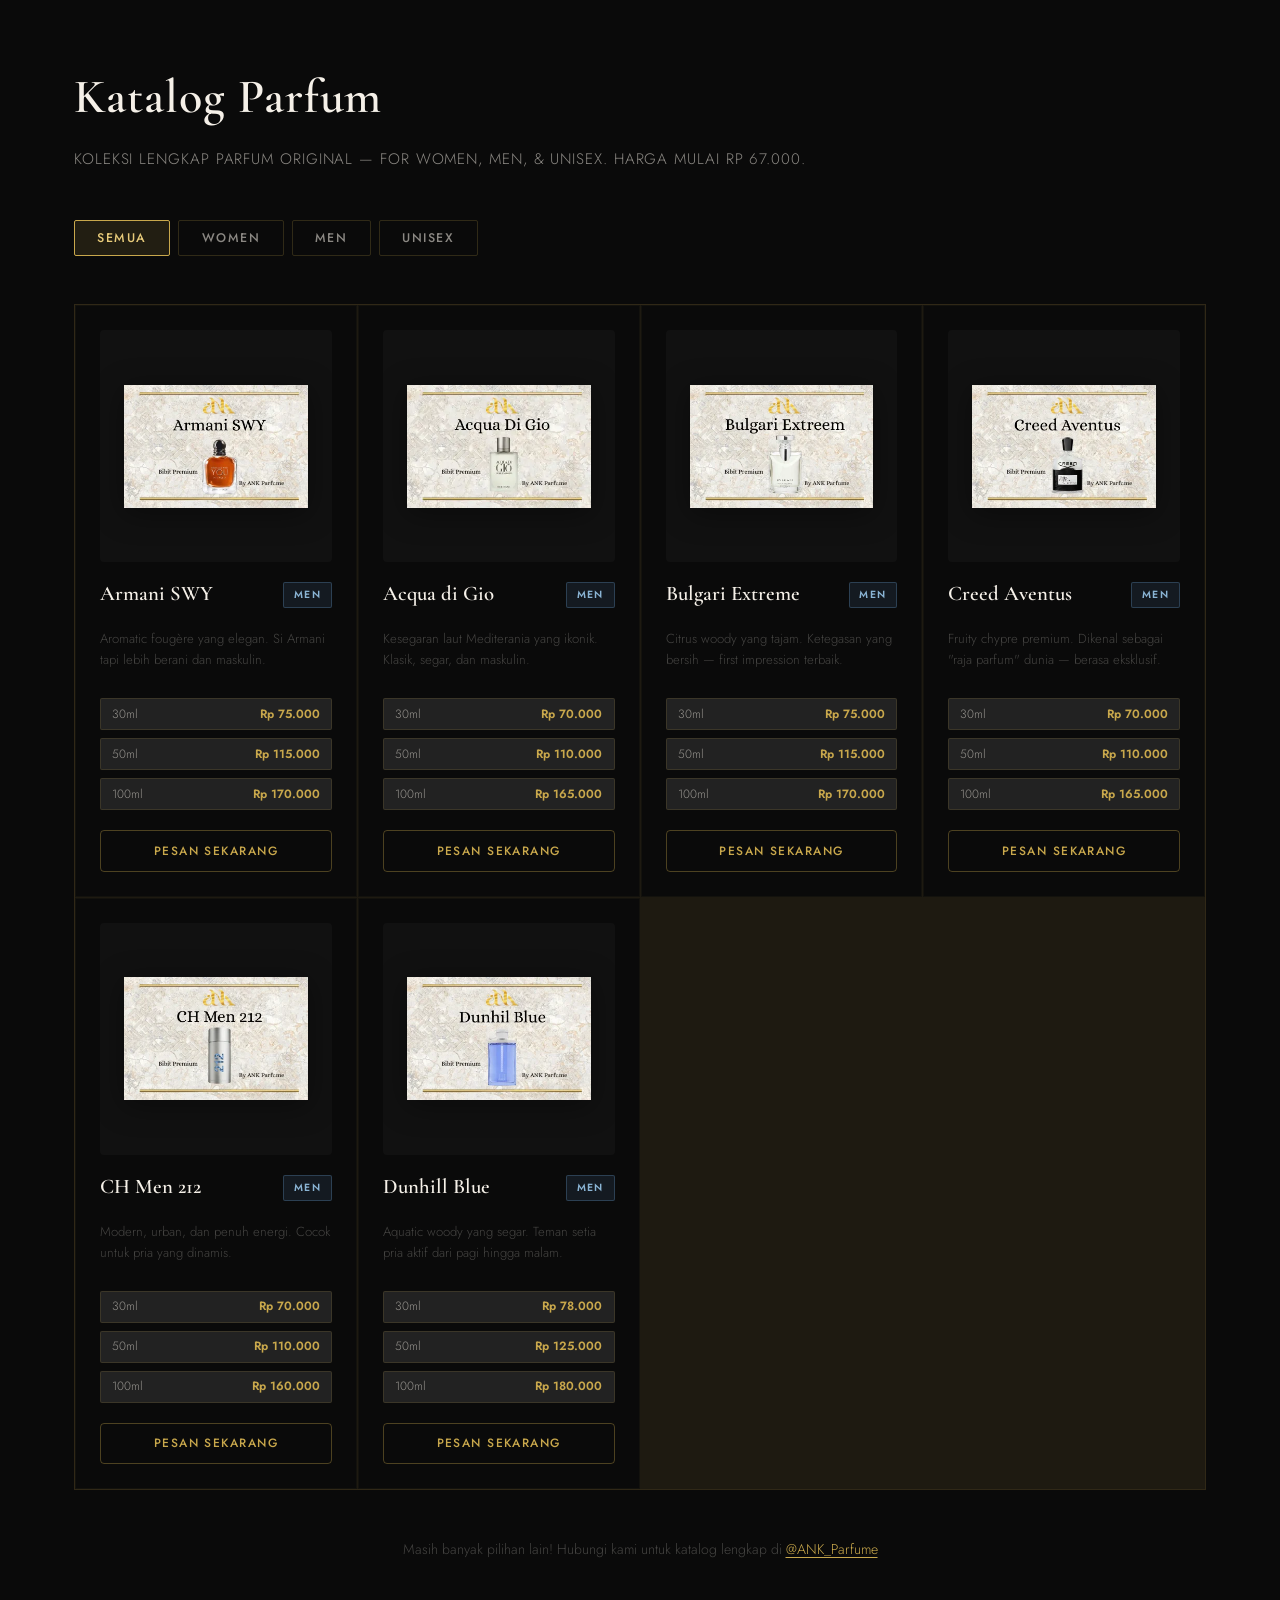
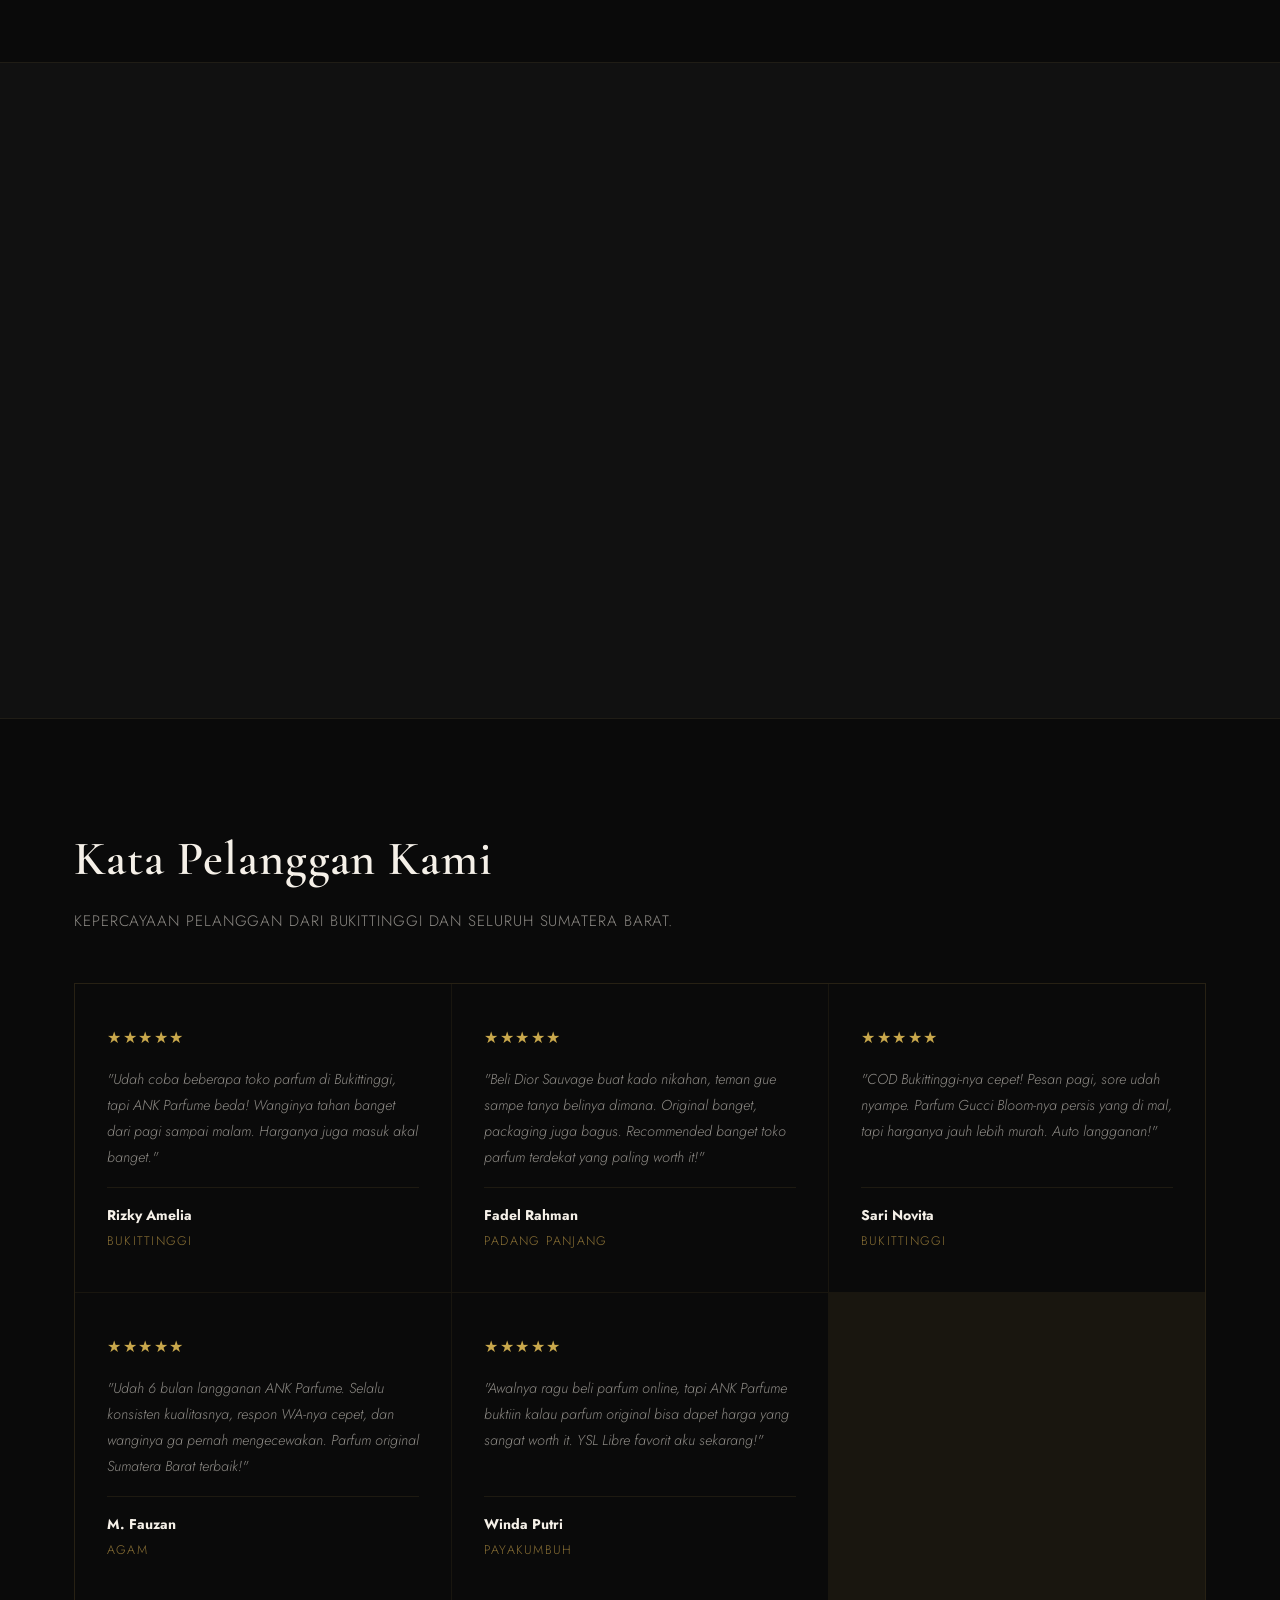
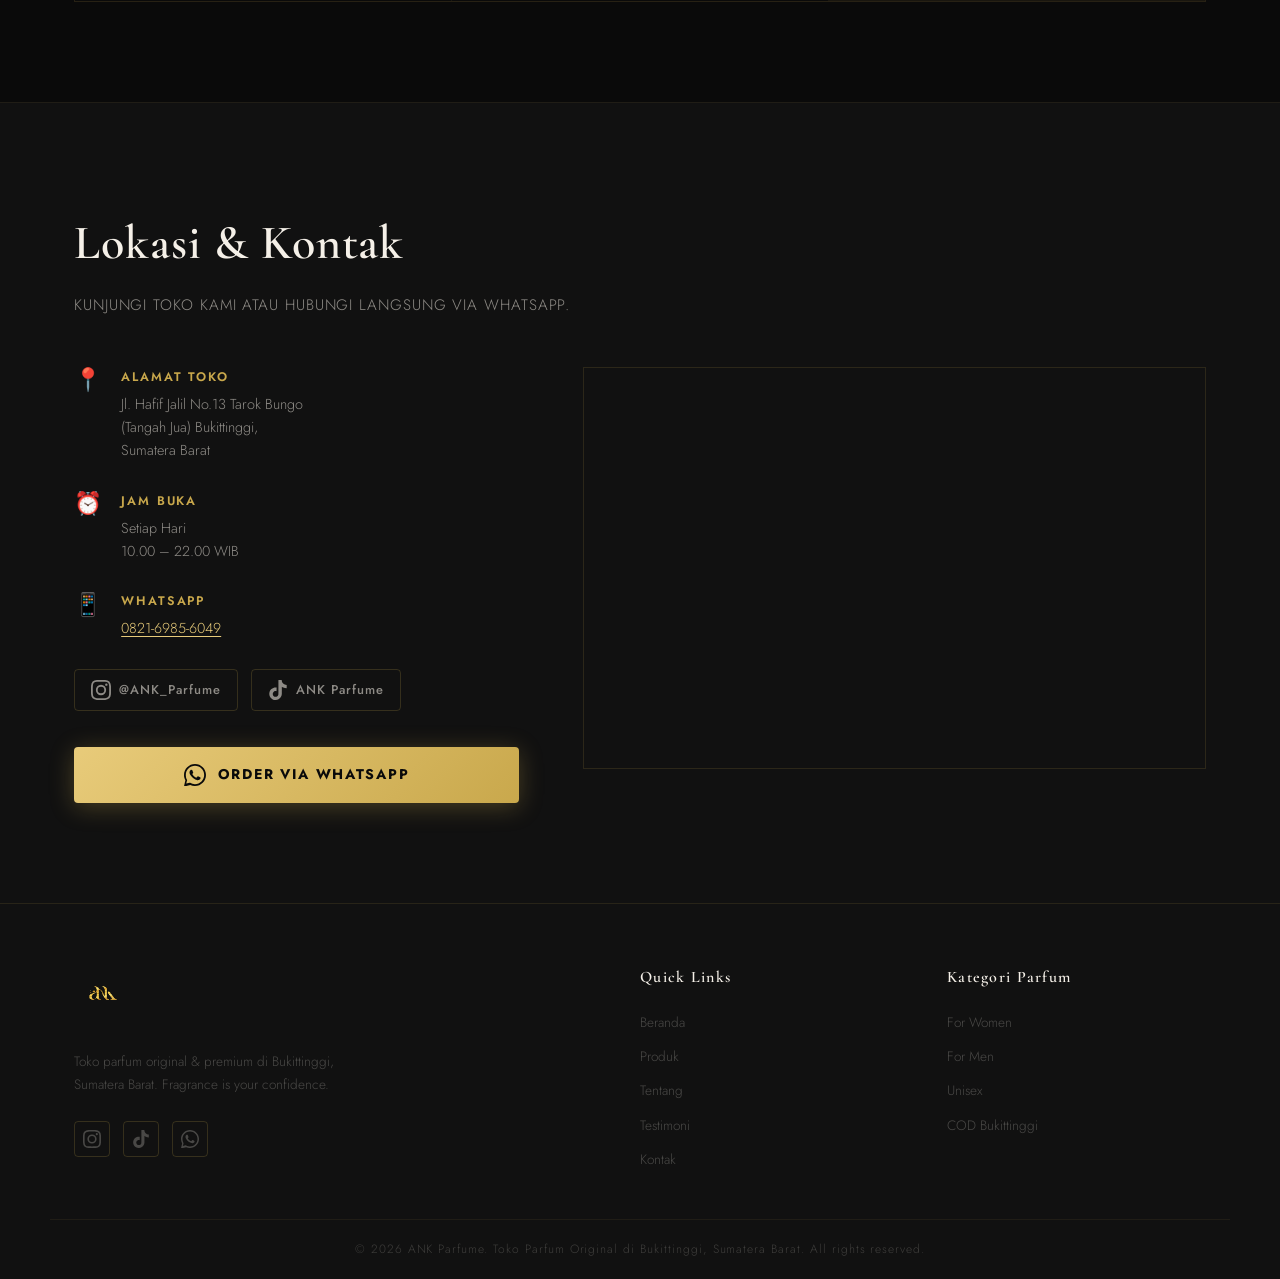
==== commit 415a61bd: "commit" ====
--- a/index.html
+++ b/index.html
@@ -125,13 +125,23 @@
       }
     </script>
 
+    <!-- Preload Critical Assets -->
+    <link rel="preload" href="img/ankparfume.webp" as="image" fetchpriority="high" />
+    <link rel="preload" href="style.css" as="style" />
+    <link rel="preload" href="products.js" as="script" />
+
     <!-- Google Fonts -->
     <link rel="preconnect" href="https://fonts.googleapis.com" />
     <link rel="preconnect" href="https://fonts.gstatic.com" crossorigin />
     <link
       href="https://fonts.googleapis.com/css2?family=Cormorant+Garamond:ital,wght@0,300;0,400;0,600;0,700;1,300;1,400&family=Jost:wght@300;400;500;600&display=swap"
       rel="stylesheet"
-    />
+      media="print" 
+      onload="this.media='all'"
+    />
+    <noscript>
+      <link href="https://fonts.googleapis.com/css2?family=Cormorant+Garamond:ital,wght@0,300;0,400;0,600;0,700;1,300;1,400&family=Jost:wght@300;400;500;600&display=swap" rel="stylesheet" />
+    </noscript>
 
     <link rel="stylesheet" href="style.css" />
   </head>
@@ -164,6 +174,8 @@
             class="logo-img"
             width="90"
             height="90"
+            fetchpriority="high"
+            decoding="async"
           />
         </a>
         <nav class="nav-links" id="navLinks" aria-label="Menu utama">
--- a/style.css
+++ b/style.css
@@ -423,6 +423,8 @@
   background: var(--black-2);
   border-top: 1px solid rgba(201, 168, 76, 0.08);
   border-bottom: 1px solid rgba(201, 168, 76, 0.08);
+  content-visibility: auto;
+  contain-intrinsic-size: 0 500px;
 }
 .usp-grid {
   display: grid;
@@ -485,6 +487,8 @@
 .produk {
   padding: 100px 0;
   background: var(--black);
+  content-visibility: auto;
+  contain-intrinsic-size: 0 800px;
 }
 
 .filter-tabs {
@@ -732,6 +736,8 @@
   background: var(--black-2);
   border-top: 1px solid rgba(201, 168, 76, 0.08);
   border-bottom: 1px solid rgba(201, 168, 76, 0.08);
+  content-visibility: auto;
+  contain-intrinsic-size: 0 600px;
 }
 .tentang-inner {
   display: grid;
--- a/style.css
+++ b/style.css
@@ -423,6 +423,8 @@
   background: var(--black-2);
   border-top: 1px solid rgba(201, 168, 76, 0.08);
   border-bottom: 1px solid rgba(201, 168, 76, 0.08);
+  content-visibility: auto;
+  contain-intrinsic-size: 0 500px;
 }
 .usp-grid {
   display: grid;
@@ -485,6 +487,8 @@
 .produk {
   padding: 100px 0;
   background: var(--black);
+  content-visibility: auto;
+  contain-intrinsic-size: 0 800px;
 }
 
 .filter-tabs {
@@ -732,6 +736,8 @@
   background: var(--black-2);
   border-top: 1px solid rgba(201, 168, 76, 0.08);
   border-bottom: 1px solid rgba(201, 168, 76, 0.08);
+  content-visibility: auto;
+  contain-intrinsic-size: 0 600px;
 }
 .tentang-inner {
   display: grid;
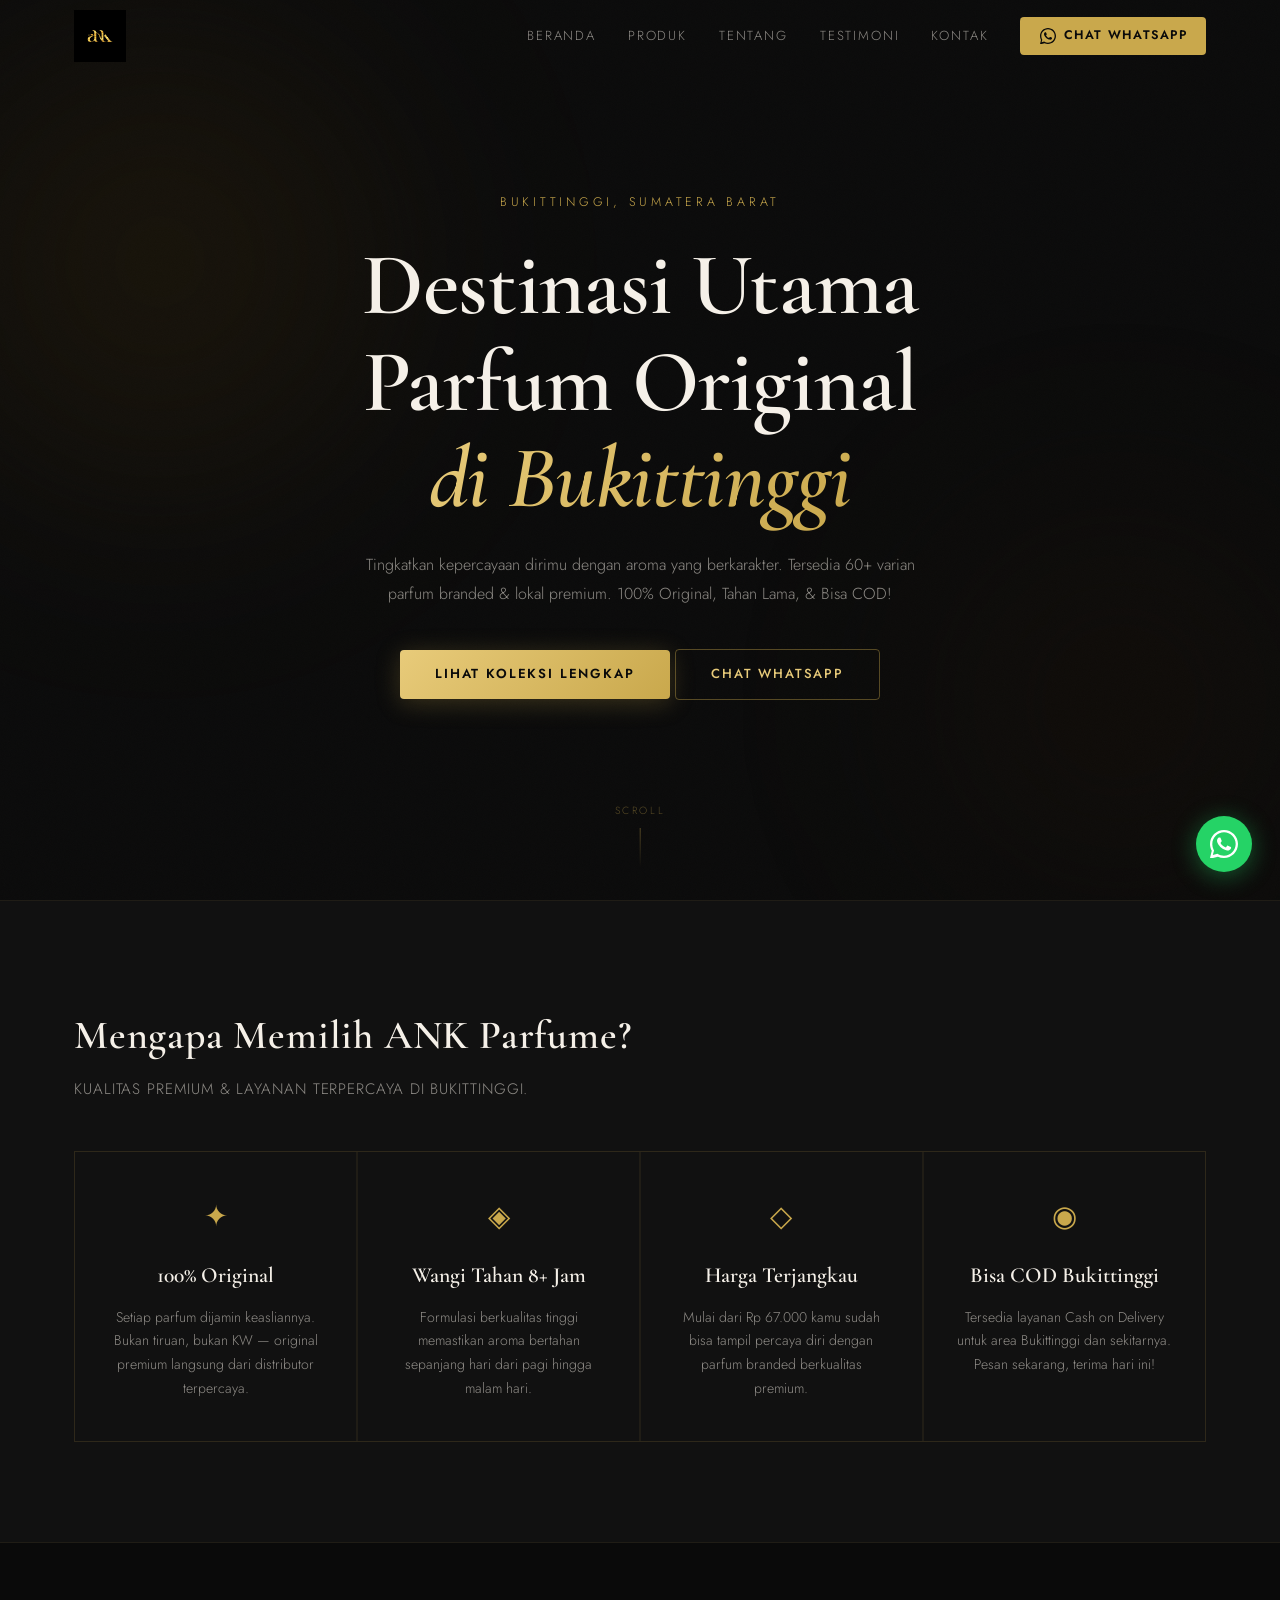
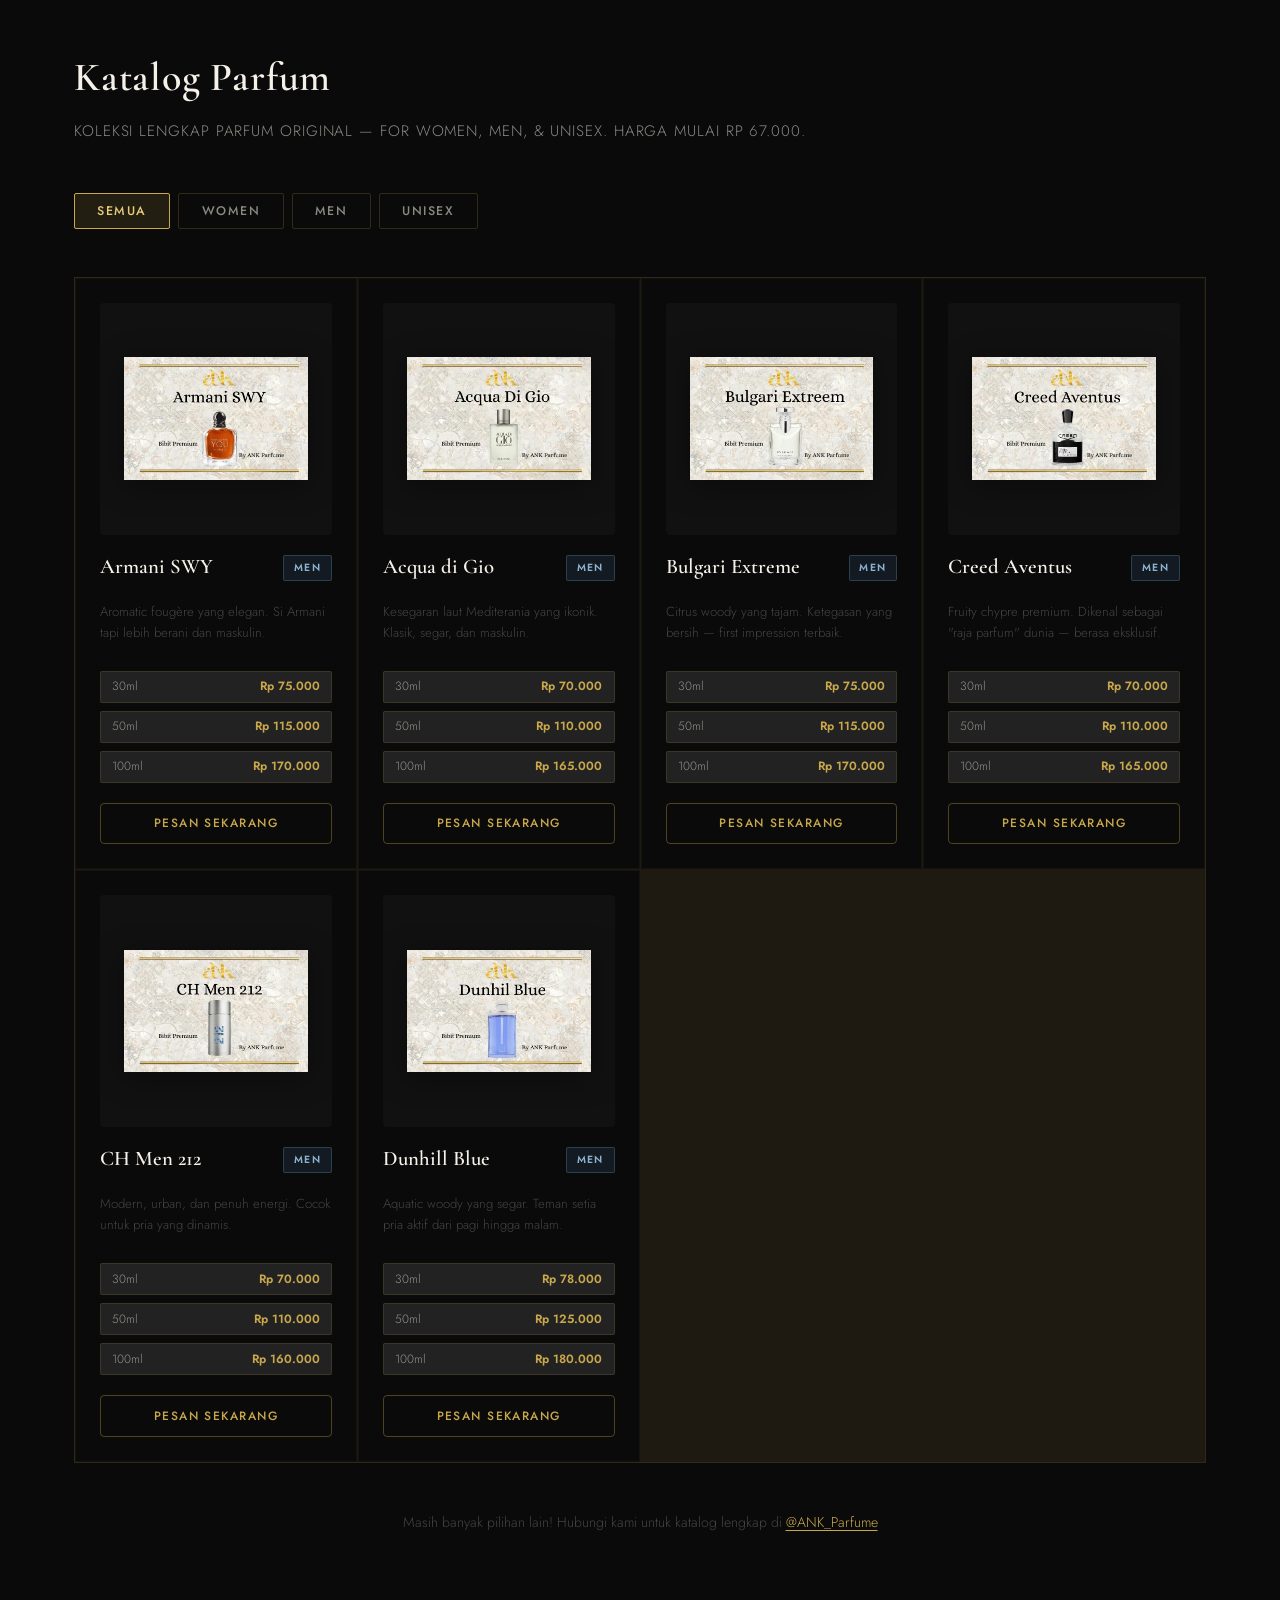
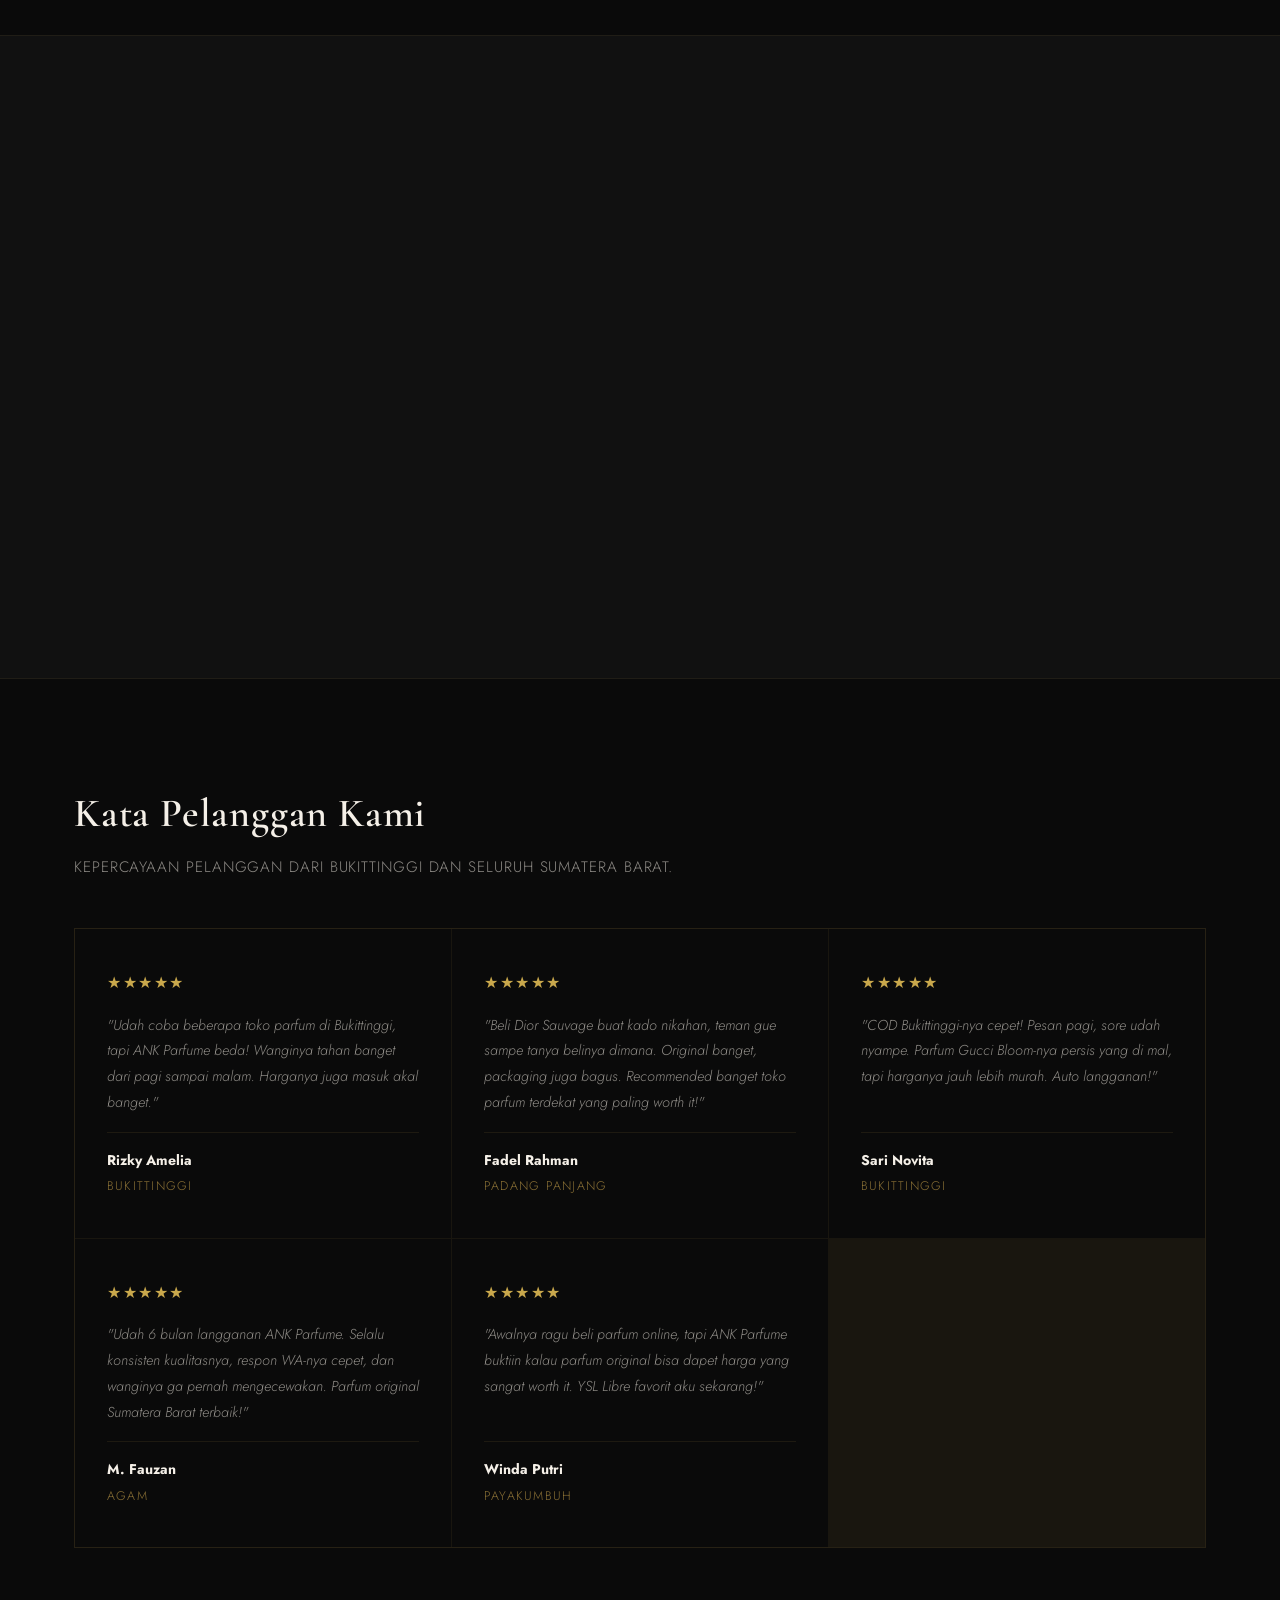
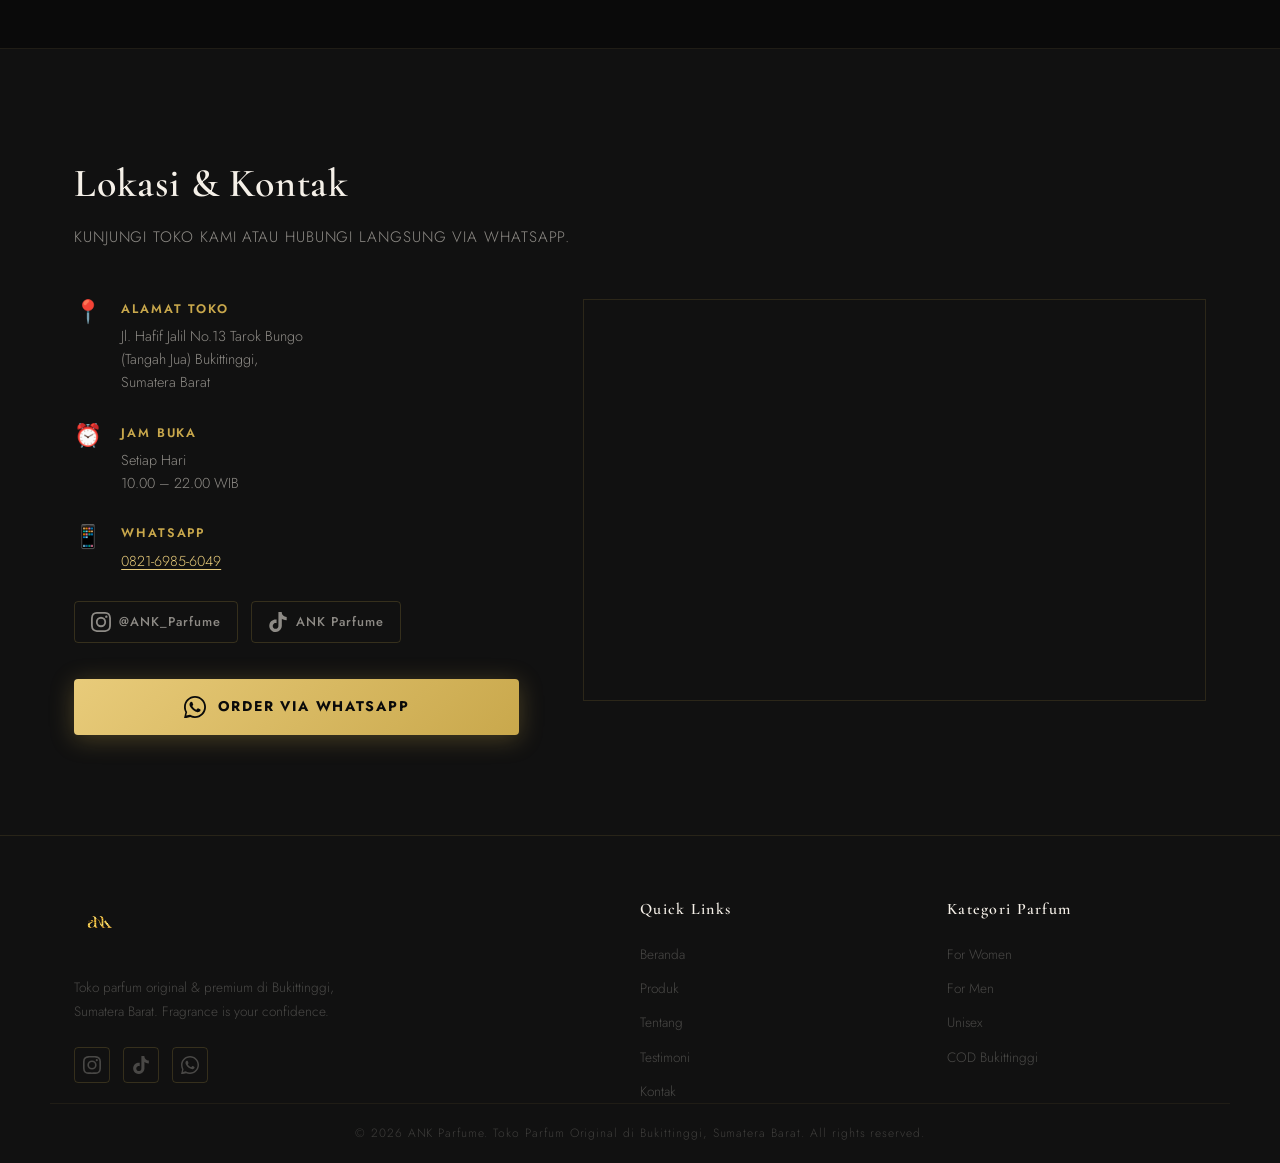
==== commit 9bcfadd8: "commit" ====
--- a/index.html
+++ b/index.html
@@ -143,7 +143,25 @@
       <link href="https://fonts.googleapis.com/css2?family=Cormorant+Garamond:ital,wght@0,300;0,400;0,600;0,700;1,300;1,400&family=Jost:wght@300;400;500;600&display=swap" rel="stylesheet" />
     </noscript>
 
-    <link rel="stylesheet" href="style.css" />
+    <link rel="stylesheet" href="style.css" media="print" onload="this.media='all'" />
+    <style>
+      :root {
+        --black: #0a0a0a; --black-2: #111111; --gold: #c9a84c; --white: #f5f0e8;
+        --white-dim: rgba(245, 240, 232, 0.55); --font-display: "Cormorant Garamond", serif;
+        --font-body: "Jost", sans-serif; --nav-h: 72px; --transition: 0.35s cubic-bezier(0.4, 0, 0.2, 1);
+      }
+      *, *::before, *::after { box-sizing: border-box; margin: 0; padding: 0; }
+      body { background-color: var(--black); color: #d4cbbf; font-family: var(--font-body); overflow-x: hidden; }
+      .navbar { position: fixed; top: 0; left: 0; right: 0; z-index: 900; height: var(--nav-h); transition: background var(--transition); }
+      .nav-container { max-width: 1180px; margin: 0 auto; padding: 0 24px; height: 100%; display: flex; align-items: center; }
+      .container { width: 100%; max-width: 1180px; margin: 0 auto; padding: 0 24px; }
+      .hero { position: relative; min-height: 100svh; display: flex; align-items: center; justify-content: center; overflow: hidden; background: var(--black); }
+      .hero-content { position: relative; z-index: 2; text-align: center; max-width: 800px; }
+      .logo-img { height: 52px; width: auto; mix-blend-mode: lighten; display: block; }
+      .section-title { font-family: var(--font-display); font-size: 2.5rem; color: var(--white); margin-bottom: 0.5rem; }
+      .produk-grid { display: grid; grid-template-columns: repeat(auto-fill, minmax(280px, 1fr)); gap: 1px; background: rgba(201, 168, 76, 0.1); }
+      .produk-card { background: var(--black); padding: 1.5rem; border: 1px solid rgba(201, 168, 76, 0.05); }
+    </style>
   </head>
   <body>
     <!-- ===== FLOATING WA BUTTON ===== -->
@@ -351,7 +369,40 @@
           </div>
           <div id="paginationContainer" class="pagination-container reveal"></div>
           <div class="produk-grid" id="produkGrid">
-            <!-- Injected by products.js & script.js -->
+            <!-- Pre-rendered for performance (LCP) -->
+            <article class="produk-card reveal visible" style="animation-delay: 0s;">
+              <div class="produk-card-img-wrapper">
+                <img src="img/ank perfume product/Armani SWY.webp" alt="Armani SWY" class="produk-img" decoding="async" fetchpriority="high" loading="eager">
+              </div>
+              <div class="produk-card-header">
+                <h3 class="produk-name">Armani SWY</h3>
+                <span class="produk-badge badge-men">Men</span>
+              </div>
+              <p class="produk-desc">Aromatic fougère yang elegan. Si Armani tapi lebih berani dan maskulin.</p>
+              <div class="produk-prices">
+                <span class="price-pill">30ml <strong>Rp 75.000</strong></span>
+                <span class="price-pill">50ml <strong>Rp 115.000</strong></span>
+                <span class="price-pill">100ml <strong>Rp 170.000</strong></span>
+              </div>
+              <a href="https://wa.me/6282169856049?text=Halo%20ANK%20Parfume%2C%20saya%20tertarik%20dengan%20Armani%20SWY%20%F0%9F%98%8A%20Boleh%20info%20ketersediaan%20%26%20ukurnya%3F" target="_blank" class="btn-wa-card">Pesan Sekarang</a>
+            </article>
+            <article class="produk-card reveal visible" style="animation-delay: 0.05s;">
+              <div class="produk-card-img-wrapper">
+                <img src="img/ank perfume product/Acqua Di Gio.webp" alt="Acqua di Gio" class="produk-img" decoding="async" fetchpriority="high" loading="eager">
+              </div>
+              <div class="produk-card-header">
+                <h3 class="produk-name">Acqua di Gio</h3>
+                <span class="produk-badge badge-men">Men</span>
+              </div>
+              <p class="produk-desc">Kesegaran laut Mediterania yang ikonik. Klasik, segar, dan maskulin.</p>
+              <div class="produk-prices">
+                <span class="price-pill">30ml <strong>Rp 70.000</strong></span>
+                <span class="price-pill">50ml <strong>Rp 110.000</strong></span>
+                <span class="price-pill">100ml <strong>Rp 165.000</strong></span>
+              </div>
+              <a href="https://wa.me/6282169856049?text=Halo%20ANK%20Parfume%2C%20saya%20tertarik%20dengan%20Acqua%20di%20Gio%20%F0%9F%98%8A%20Boleh%20info%20ketersediaan%20%26%20ukurnya%3F" target="_blank" class="btn-wa-card">Pesan Sekarang</a>
+            </article>
+            <!-- More products will be synced/rendered by script.js -->
           </div>
           <div id="paginationContainer" class="pagination-container reveal"></div>
           
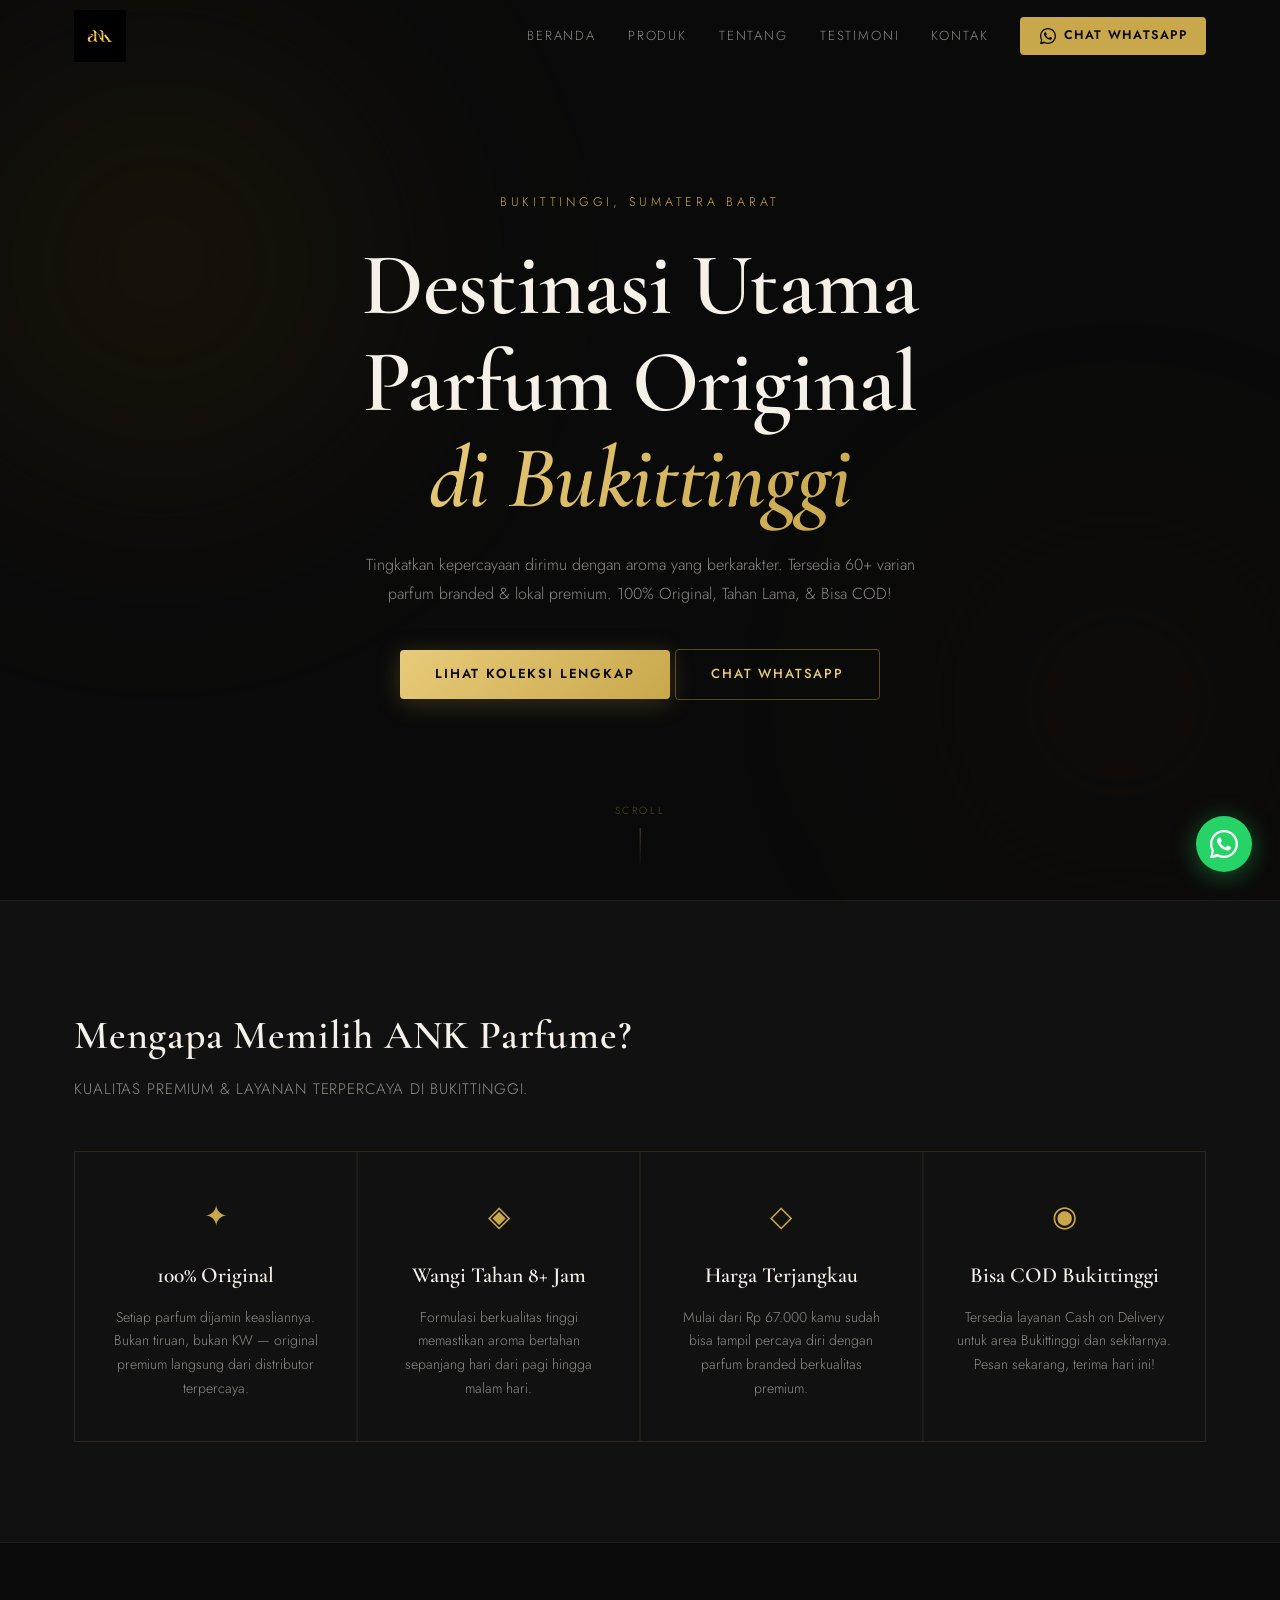
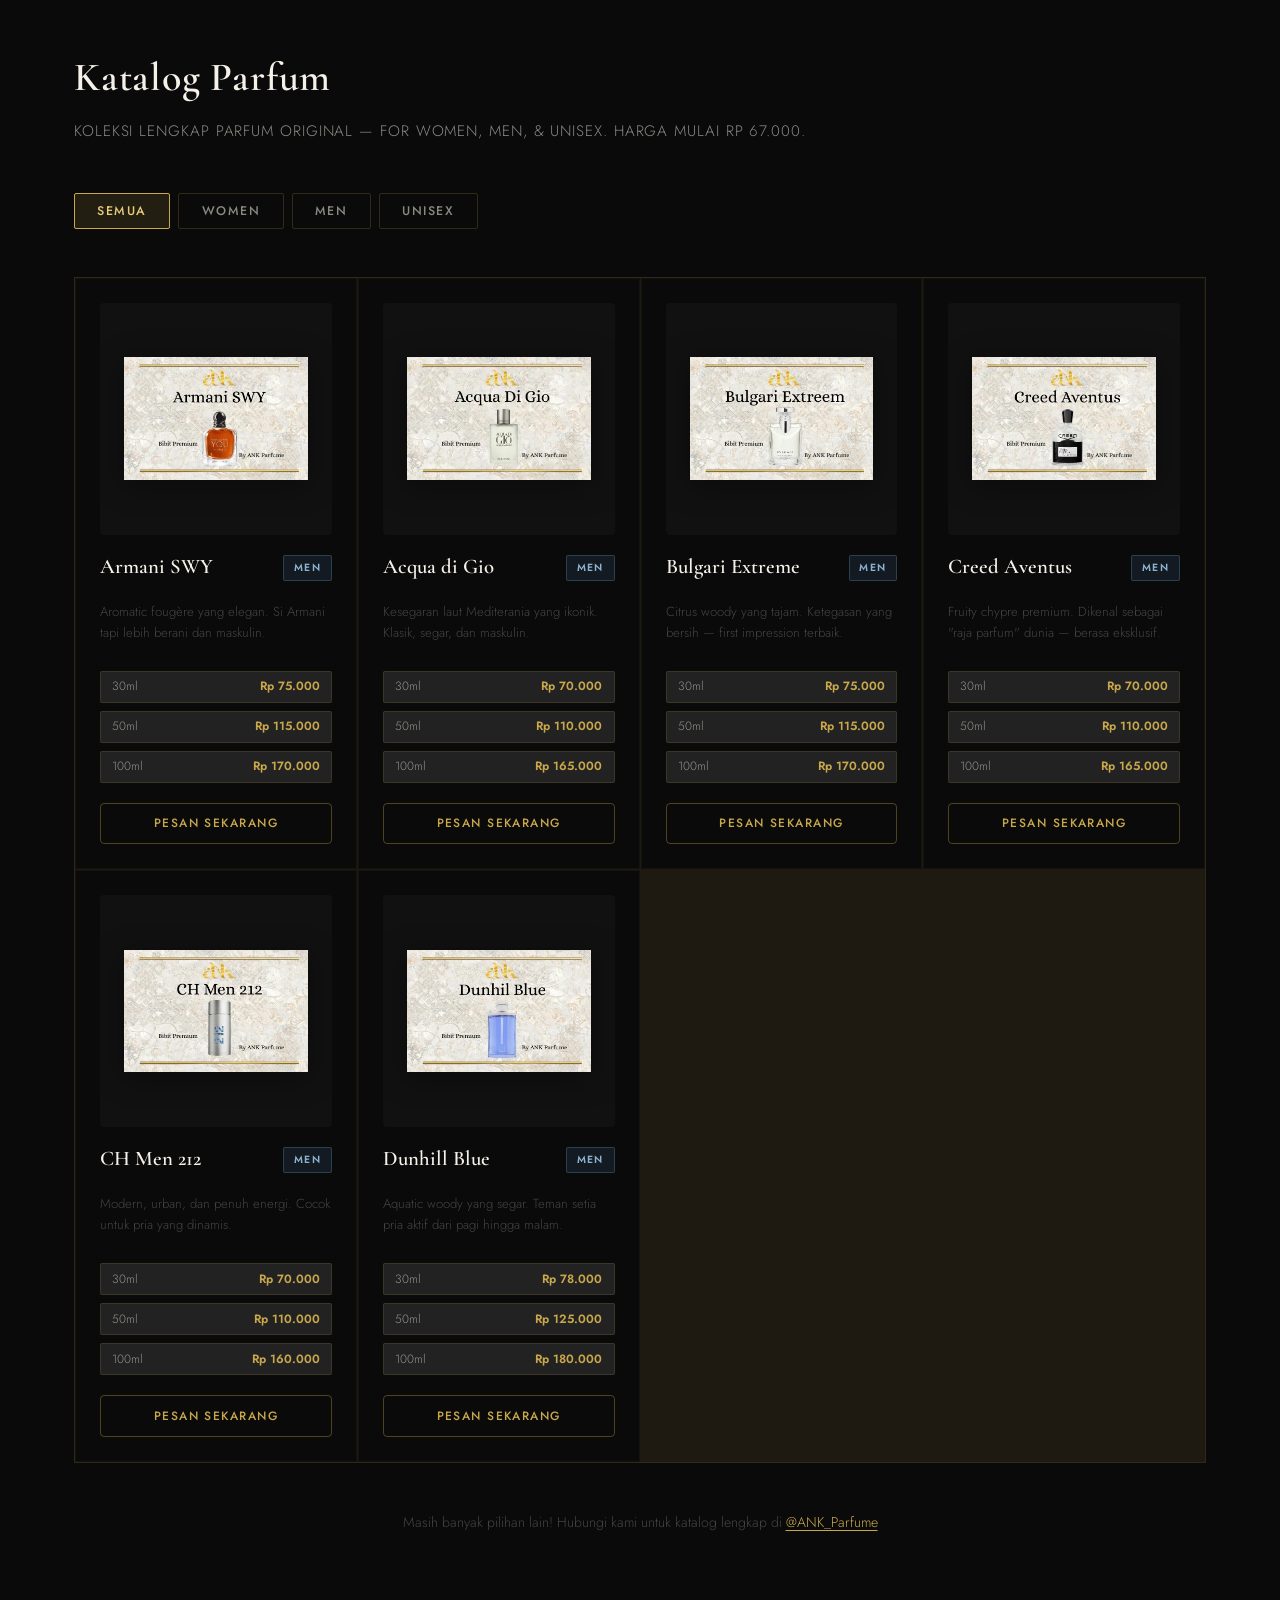
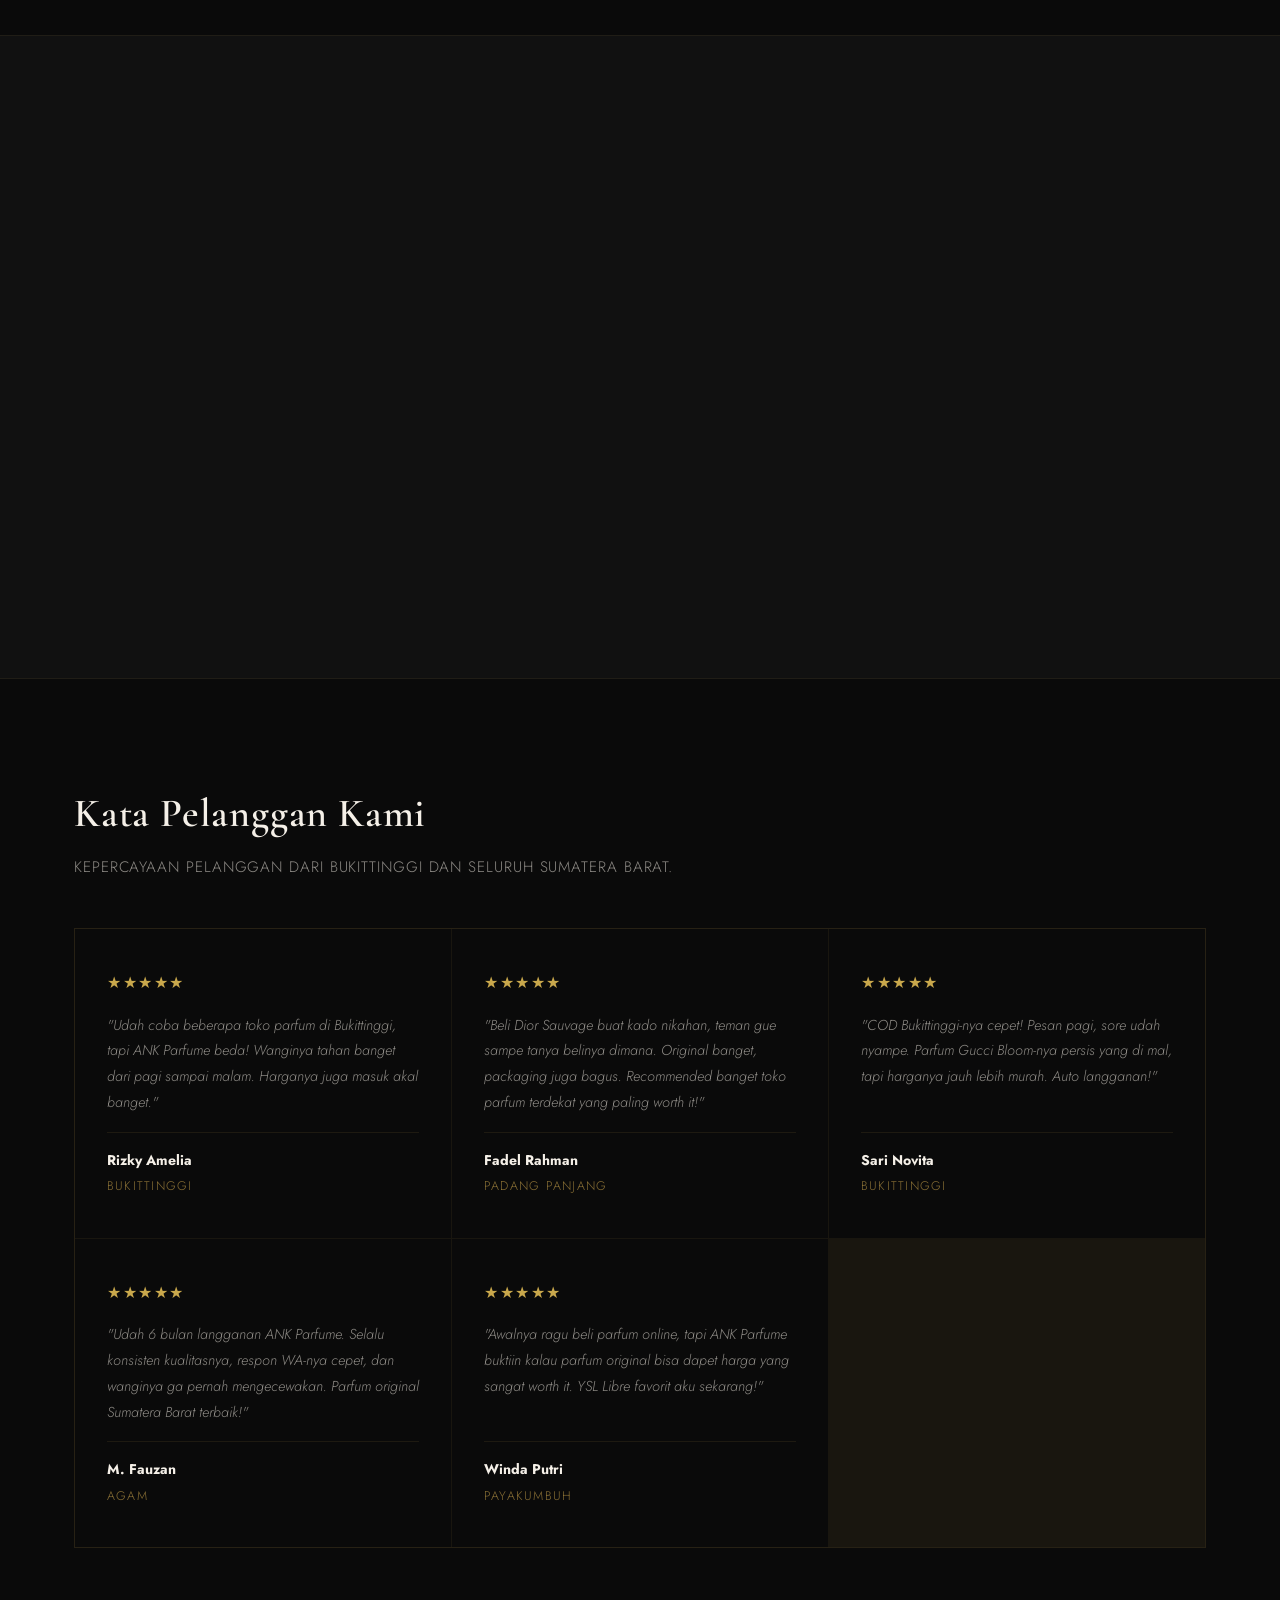
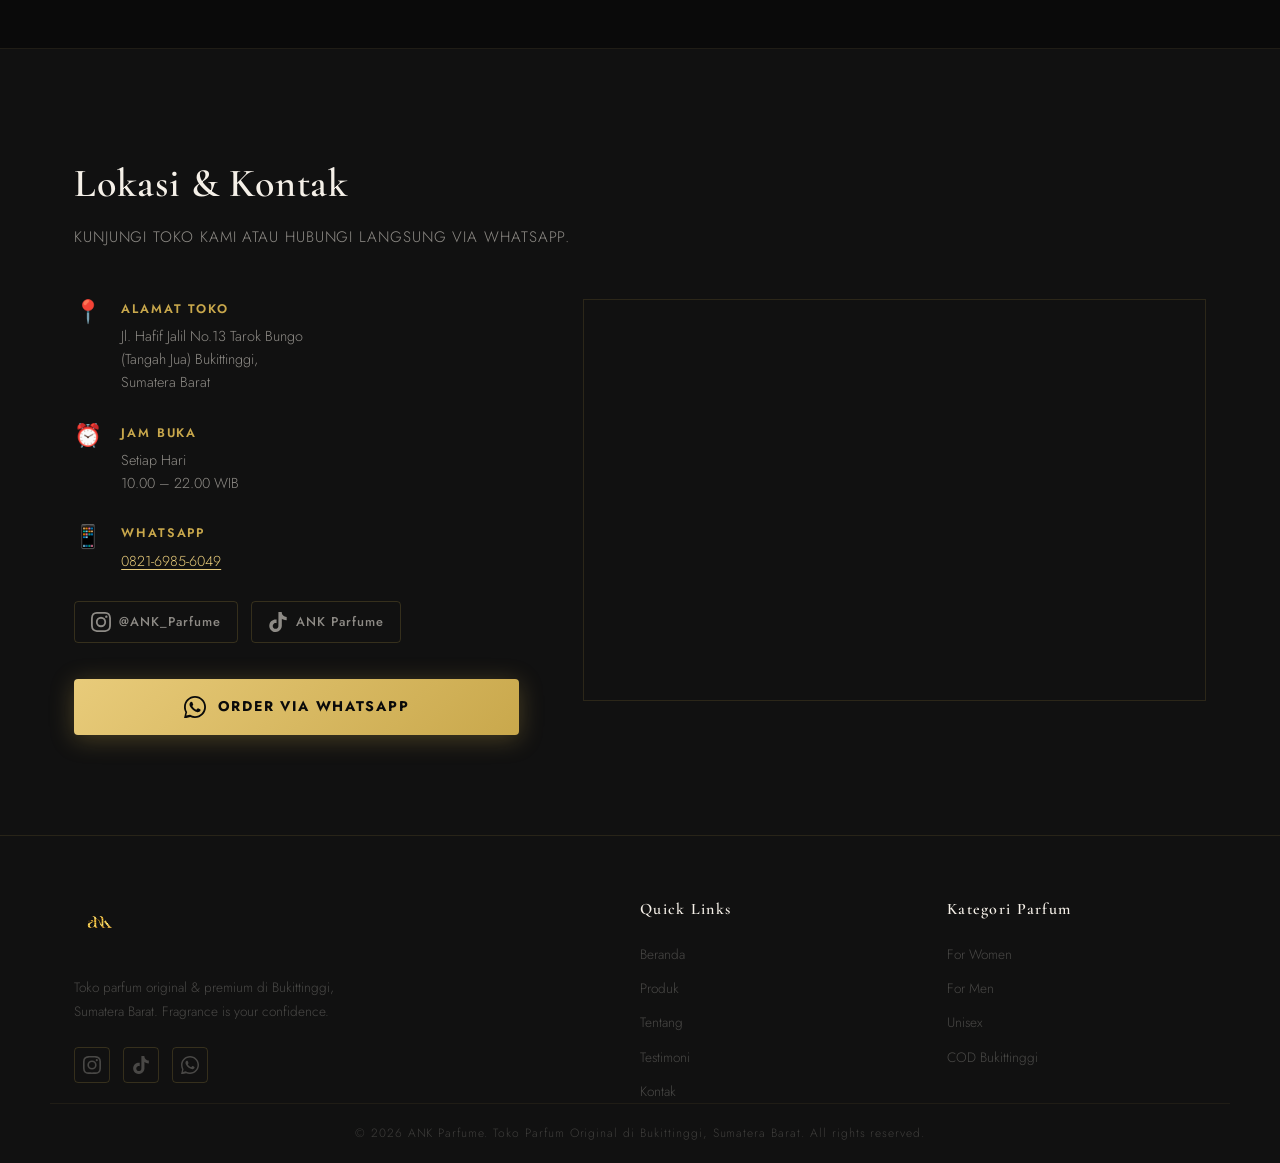
==== commit cfff2544: "commit" ====
--- a/index.html
+++ b/index.html
@@ -127,8 +127,6 @@
 
     <!-- Preload Critical Assets -->
     <link rel="preload" href="img/ankparfume.webp" as="image" fetchpriority="high" />
-    <link rel="preload" href="style.css" as="style" />
-    <link rel="preload" href="products.js" as="script" />
 
     <!-- Google Fonts -->
     <link rel="preconnect" href="https://fonts.googleapis.com" />
@@ -242,7 +240,6 @@
         <div class="hero-bg">
           <div class="hero-orb hero-orb-1"></div>
           <div class="hero-orb hero-orb-2"></div>
-          <div class="hero-grain"></div>
         </div>
         <div class="hero-content fade-in">
           <p class="hero-eyebrow">Bukittinggi, Sumatera Barat</p>
@@ -369,40 +366,7 @@
           </div>
           <div id="paginationContainer" class="pagination-container reveal"></div>
           <div class="produk-grid" id="produkGrid">
-            <!-- Pre-rendered for performance (LCP) -->
-            <article class="produk-card reveal visible" style="animation-delay: 0s;">
-              <div class="produk-card-img-wrapper">
-                <img src="img/ank perfume product/Armani SWY.webp" alt="Armani SWY" class="produk-img" decoding="async" fetchpriority="high" loading="eager">
-              </div>
-              <div class="produk-card-header">
-                <h3 class="produk-name">Armani SWY</h3>
-                <span class="produk-badge badge-men">Men</span>
-              </div>
-              <p class="produk-desc">Aromatic fougère yang elegan. Si Armani tapi lebih berani dan maskulin.</p>
-              <div class="produk-prices">
-                <span class="price-pill">30ml <strong>Rp 75.000</strong></span>
-                <span class="price-pill">50ml <strong>Rp 115.000</strong></span>
-                <span class="price-pill">100ml <strong>Rp 170.000</strong></span>
-              </div>
-              <a href="https://wa.me/6282169856049?text=Halo%20ANK%20Parfume%2C%20saya%20tertarik%20dengan%20Armani%20SWY%20%F0%9F%98%8A%20Boleh%20info%20ketersediaan%20%26%20ukurnya%3F" target="_blank" class="btn-wa-card">Pesan Sekarang</a>
-            </article>
-            <article class="produk-card reveal visible" style="animation-delay: 0.05s;">
-              <div class="produk-card-img-wrapper">
-                <img src="img/ank perfume product/Acqua Di Gio.webp" alt="Acqua di Gio" class="produk-img" decoding="async" fetchpriority="high" loading="eager">
-              </div>
-              <div class="produk-card-header">
-                <h3 class="produk-name">Acqua di Gio</h3>
-                <span class="produk-badge badge-men">Men</span>
-              </div>
-              <p class="produk-desc">Kesegaran laut Mediterania yang ikonik. Klasik, segar, dan maskulin.</p>
-              <div class="produk-prices">
-                <span class="price-pill">30ml <strong>Rp 70.000</strong></span>
-                <span class="price-pill">50ml <strong>Rp 110.000</strong></span>
-                <span class="price-pill">100ml <strong>Rp 165.000</strong></span>
-              </div>
-              <a href="https://wa.me/6282169856049?text=Halo%20ANK%20Parfume%2C%20saya%20tertarik%20dengan%20Acqua%20di%20Gio%20%F0%9F%98%8A%20Boleh%20info%20ketersediaan%20%26%20ukurnya%3F" target="_blank" class="btn-wa-card">Pesan Sekarang</a>
-            </article>
-            <!-- More products will be synced/rendered by script.js -->
+            <!-- Injected by products.js & script.js -->
           </div>
           <div id="paginationContainer" class="pagination-container reveal"></div>
           
--- a/style.css
+++ b/style.css
@@ -283,13 +283,8 @@
   right: -10%;
   background: radial-gradient(circle, #1e1205 0%, transparent 70%);
 }
-.hero-grain {
-  position: absolute;
-  inset: 0;
-  background-image: url("data:image/svg+xml,%3Csvg viewBox='0 0 256 256' xmlns='http://www.w3.org/2000/svg'%3E%3Cfilter id='noise'%3E%3CfeTurbulence type='fractalNoise' baseFrequency='0.9' numOctaves='4' stitchTiles='stitch'/%3E%3C/filter%3E%3Crect width='100%25' height='100%25' filter='url(%23noise)' opacity='0.04'/%3E%3C/svg%3E");
-  background-size: 200px 200px;
-  opacity: 0.5;
-}
+/* Removed hero-grain because SVG feTurbulence is too heavy for mobile TBT */
+
 
 .hero-content {
   position: relative;
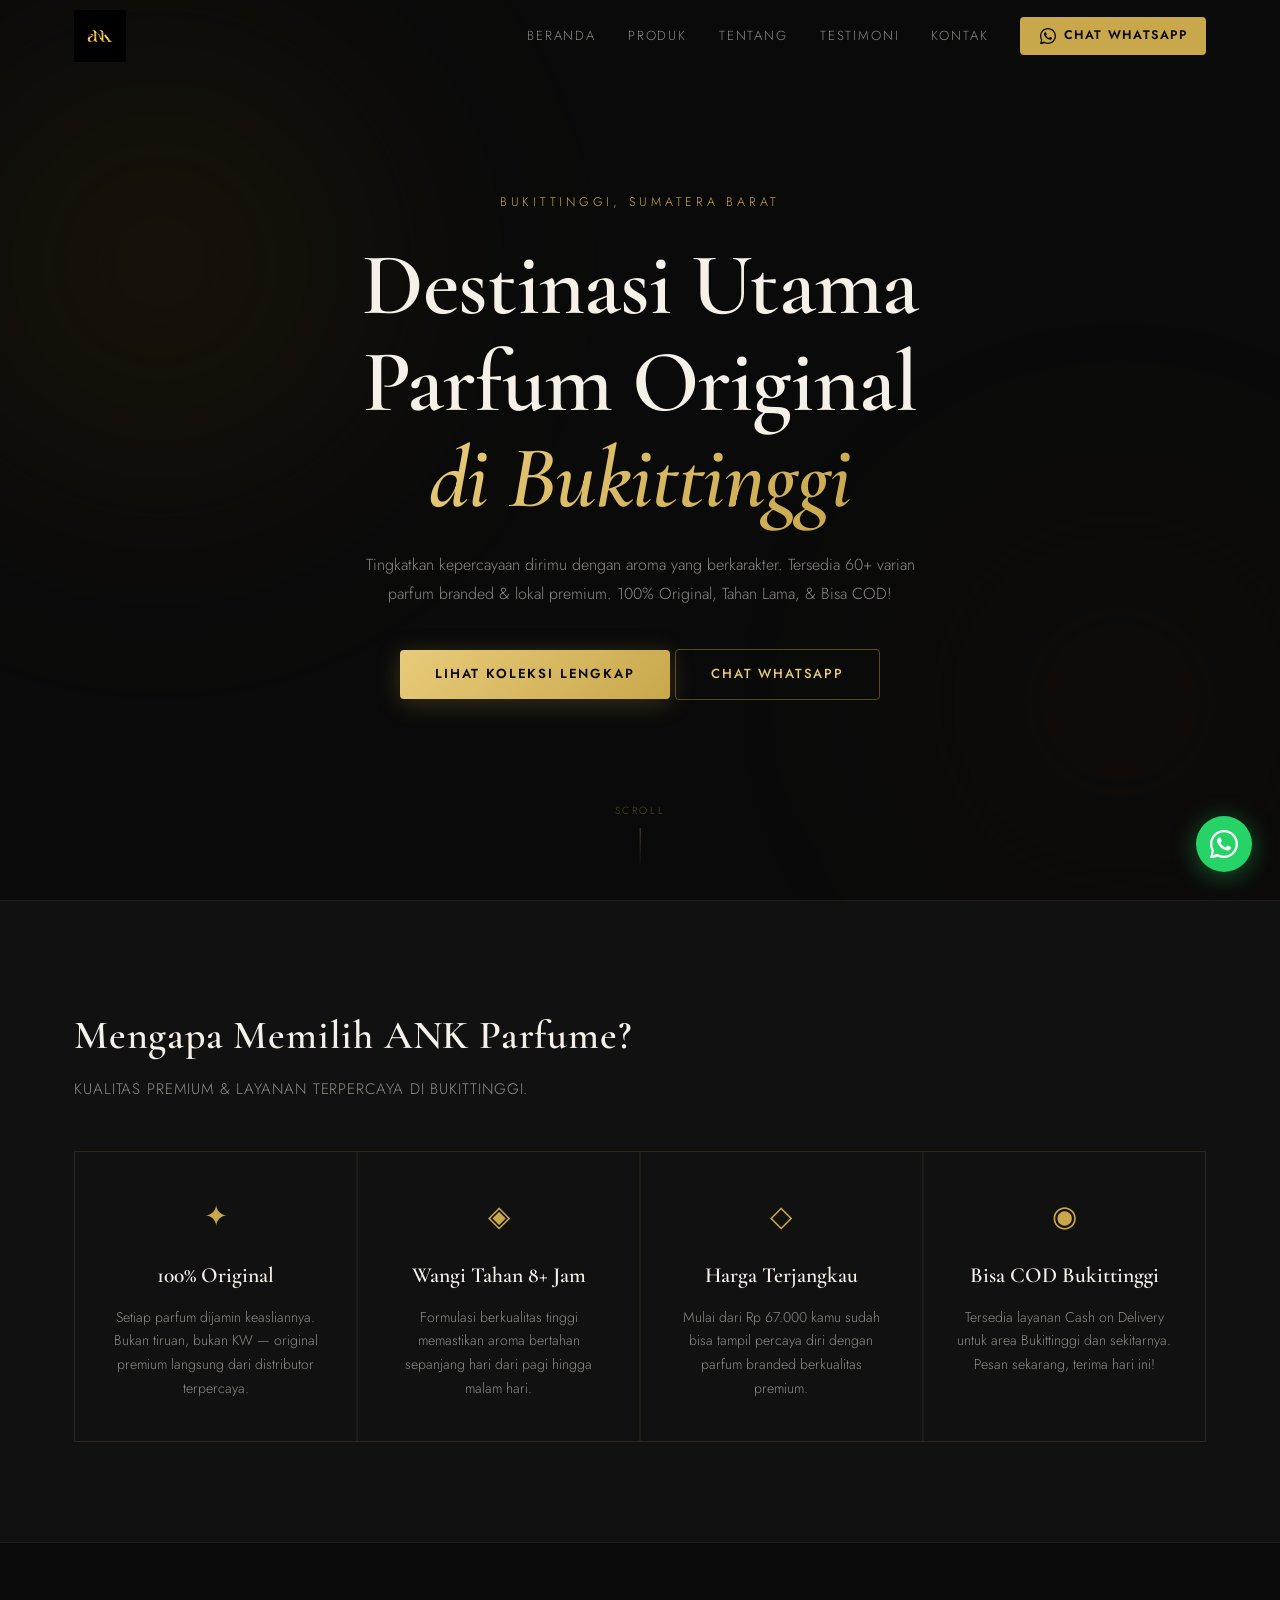
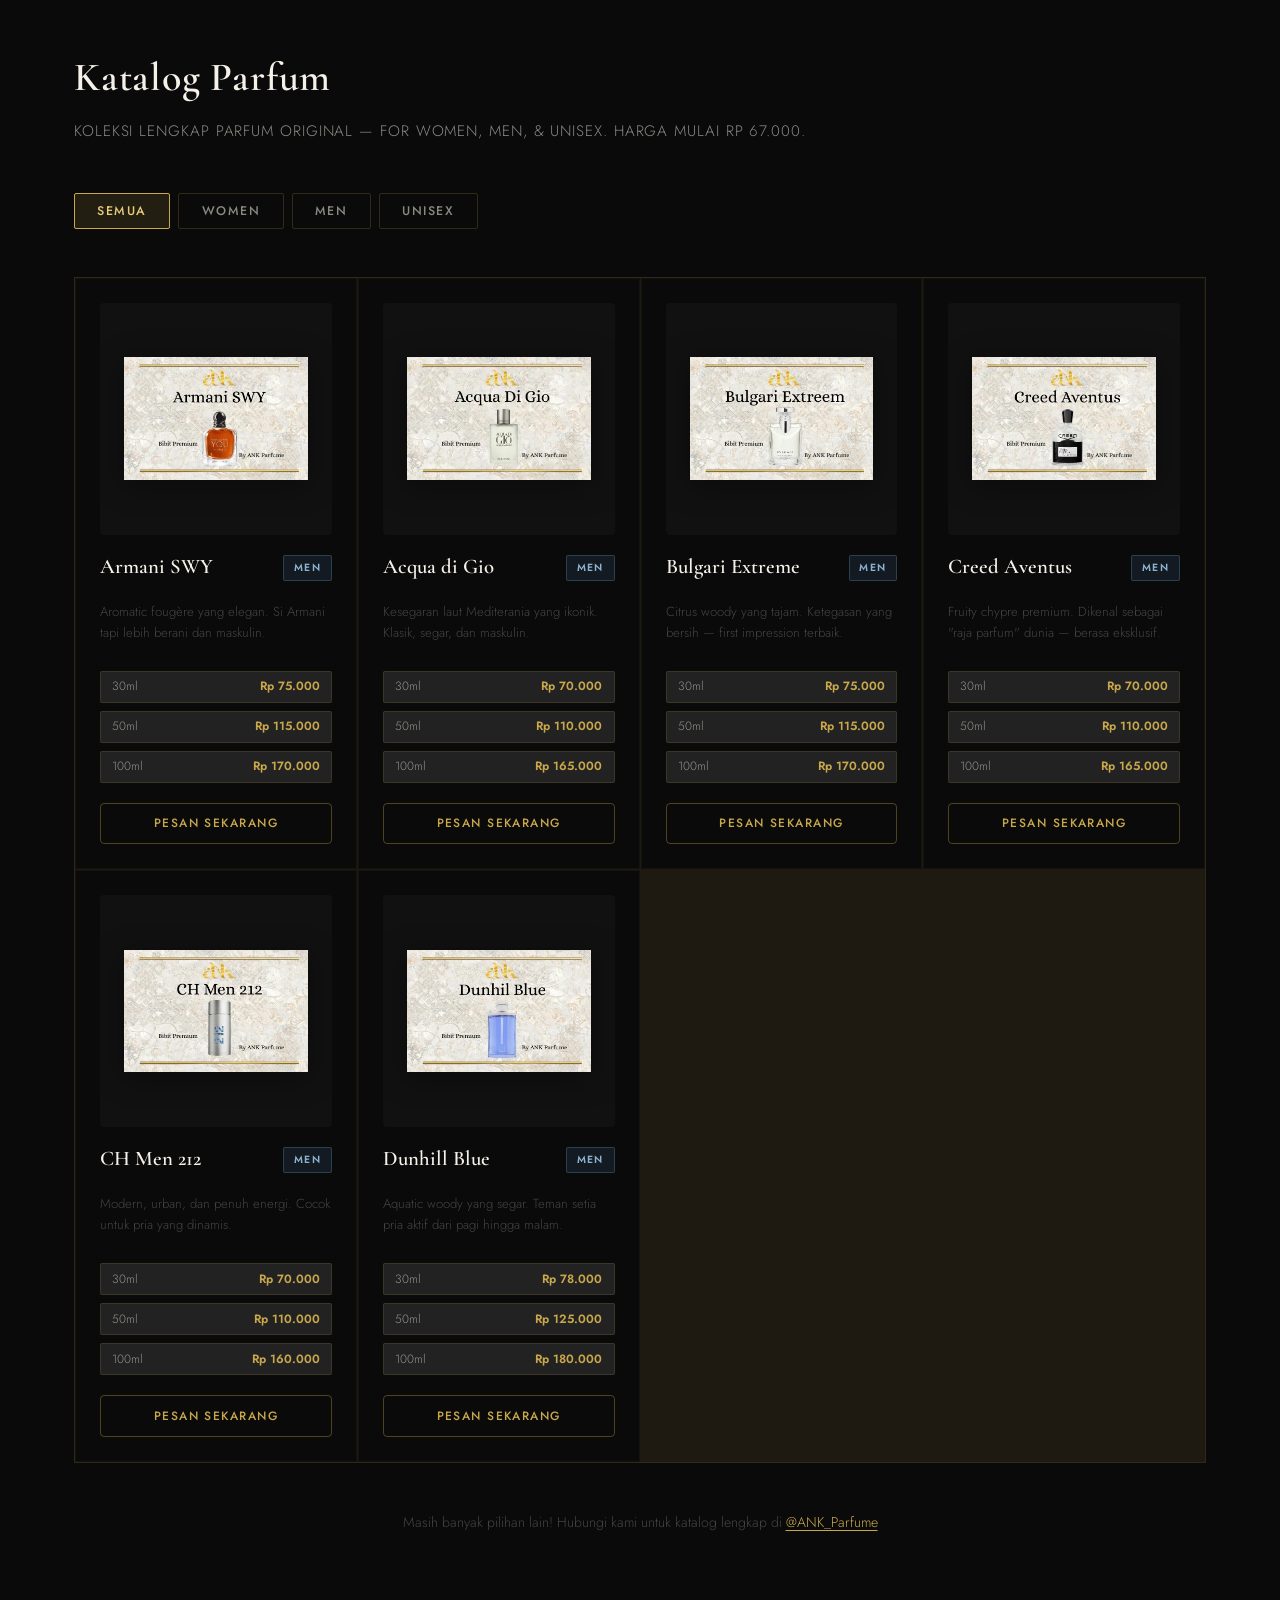
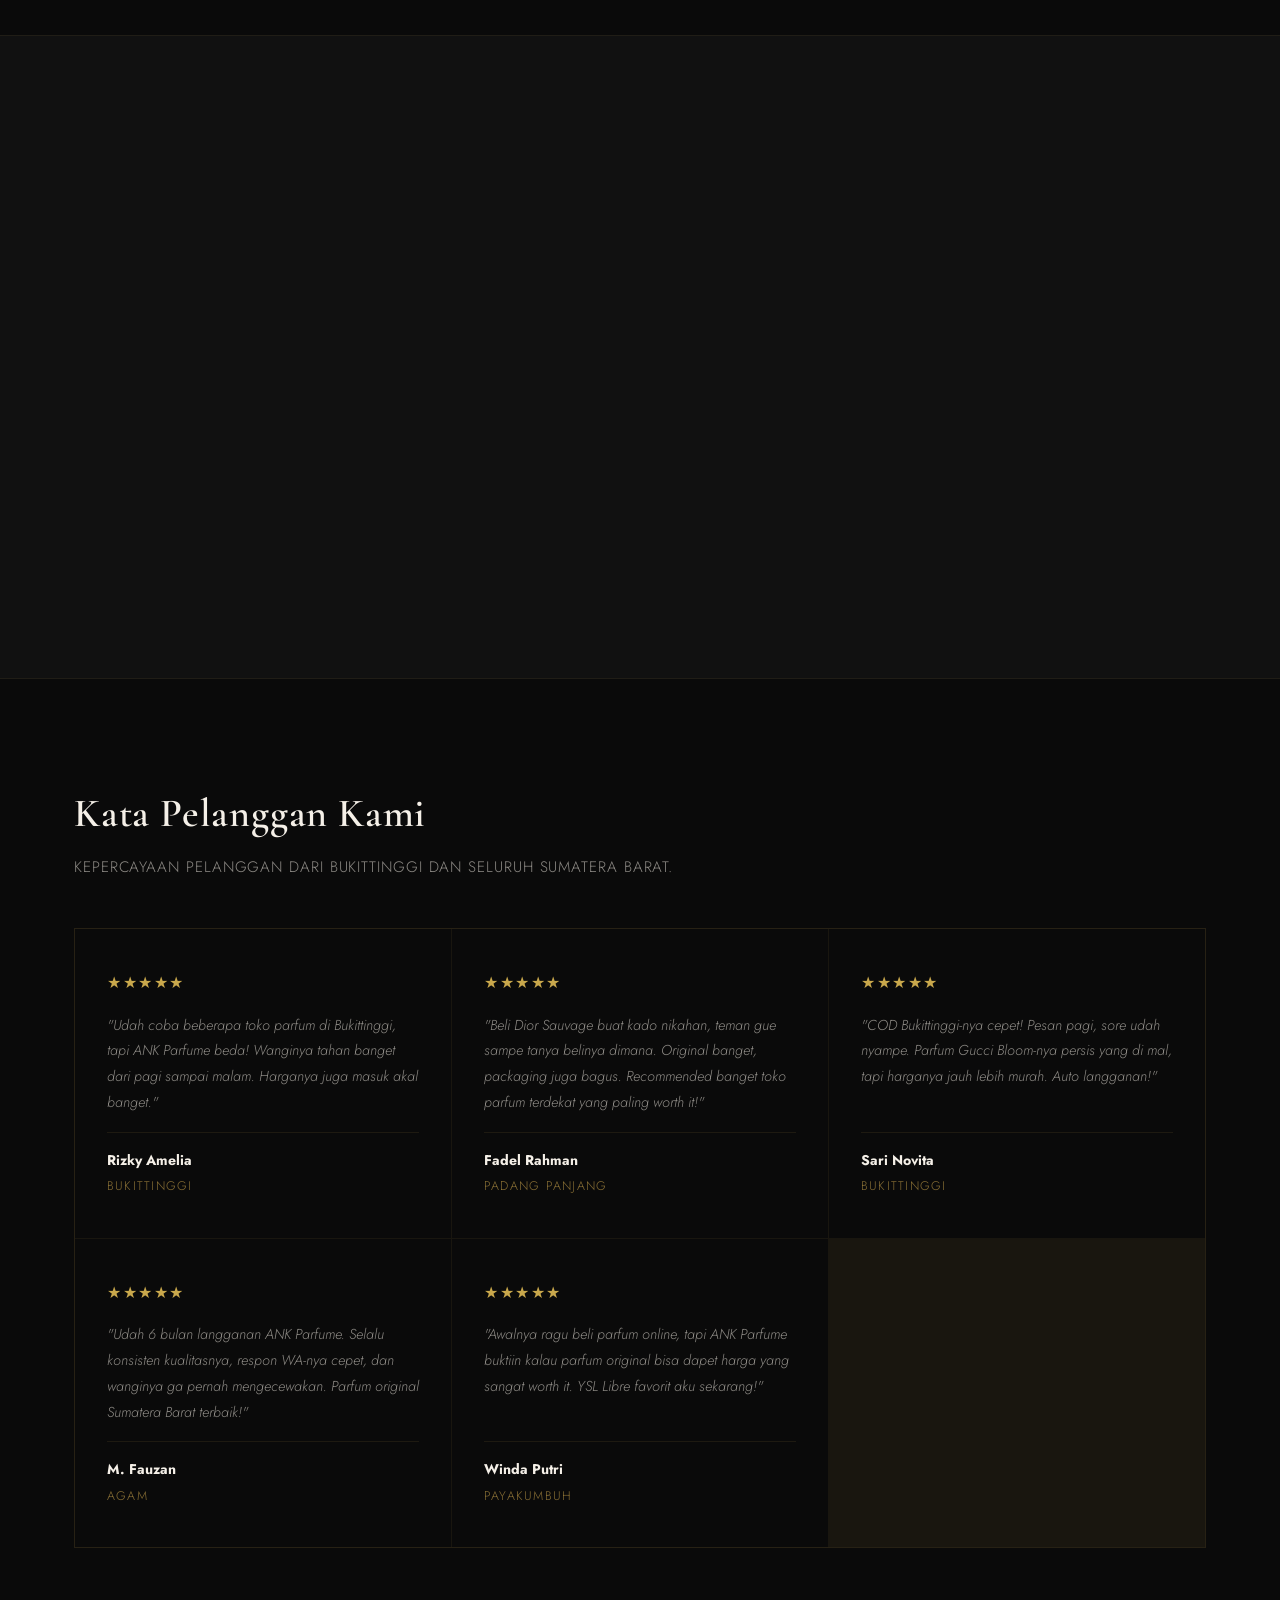
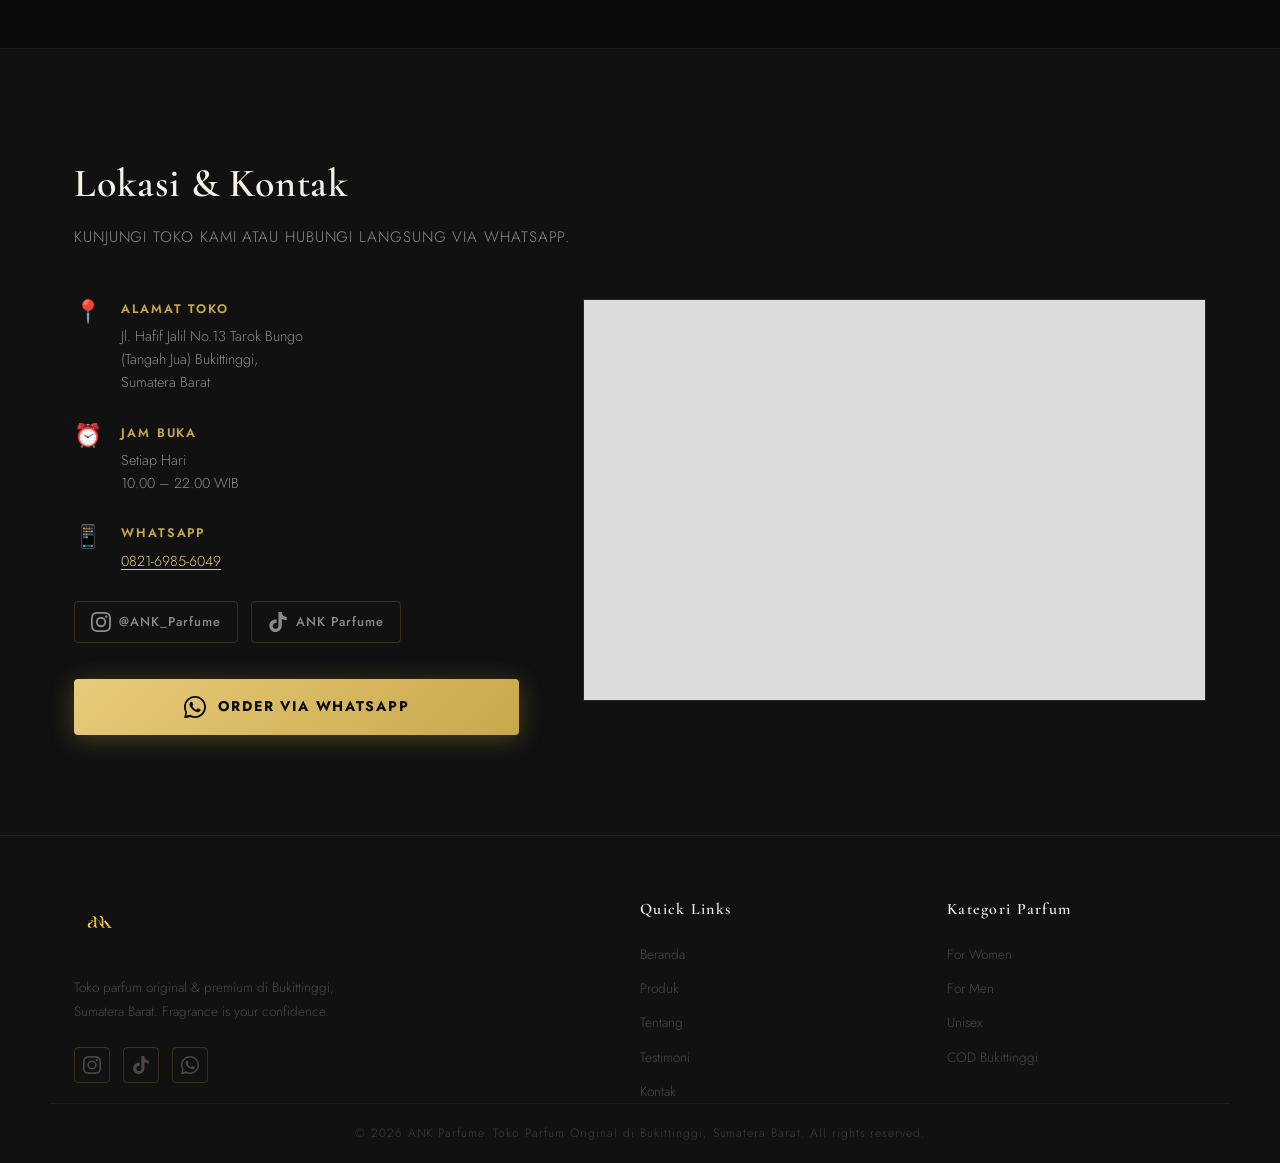
==== commit 164dd483: "commit" ====
--- a/index.html
+++ b/index.html
@@ -39,74 +39,23 @@
     <meta property="og:site_name" content="ANK Parfume" />
     <meta property="og:locale" content="id_ID" />
 
-    <!-- Structured Data: LocalBusiness -->
+    <!-- Combined SEO & Structured Data -->
     <script type="application/ld+json">
       {
         "@context": "https://schema.org",
         "@type": "LocalBusiness",
         "name": "ANK Parfume Bukittinggi",
+        "description": "Toko parfum original, premium & branded di Bukittinggi. Tersedia 60+ varian pria, wanita & unisex. Wangi tahan lama, harga terjangkau & bisa COD Bukittinggi.",
         "image": "https://ank-parfume.netlify.app/img/ankparfume.webp",
-        "@id": "https://ank-parfume.netlify.app/",
-        "url": "https://ank-parfume.netlify.app/",
-        "telephone": "+6282169856049",
-        "address": {
-          "@type": "PostalAddress",
-          "streetAddress": "Jl. Raya Bukittinggi",
-          "addressLocality": "Bukittinggi",
-          "addressRegion": "Sumatera Barat",
-          "postalCode": "26111",
-          "addressCountry": "ID"
-        },
-        "geo": {
-          "@type": "GeoCoordinates",
-          "latitude": -0.305,
-          "longitude": 100.369
-        },
-        "openingHoursSpecification": {
-          "@type": "OpeningHoursSpecification",
-          "dayOfWeek": ["Monday", "Tuesday", "Wednesday", "Thursday", "Friday", "Saturday", "Sunday"],
-          "opens": "08:00",
-          "closes": "22:00"
-        },
-        "sameAs": [
-          "https://instagram.com/ANK_Parfume",
-          "https://facebook.com/ANKParfume",
-          "https://www.tiktok.com/@ank_parfume",
-          "https://www.google.com/maps/place/ANK+PARFUME/@-0.3178496,100.384768,15z/data=!4m6!3m5!1s0x2fd539007cd1fa05:0xf27f114d2aedf53f!8m2!3d-0.314219!4d100.3777422!16s%2Fg%2F11xz5n4lsz?entry=ttu&g_ep=EgoyMDI2MDQxMi4wIKXMDSoASAFQAw%3D%3D"
-        ],
-        "priceRange": "$$"
-      }
-    </script>
-
-    <!-- Twitter Card -->
-    <meta name="twitter:card" content="summary_large_image" />
-    <meta
-      name="twitter:title"
-      content="ANK Parfume - Toko Parfum Original Bukittinggi"
-    />
-    <meta
-      name="twitter:description"
-      content="Parfum original & premium di Bukittinggi. Wangi tahan 8+ jam, harga terjangkau. Chat WhatsApp sekarang!"
-    />
-    <meta
-      name="twitter:image"
-      content="https://ank-parfume.netlify.app/img/ankparfume.webp"
-    />
-    <link rel="icon" href="img/ankparfume.webp" />
-    <!-- Schema.org LocalBusiness -->
-    <script type="application/ld+json">
-      {
-        "@context": "https://schema.org",
-        "@type": "LocalBusiness",
-        "name": "ANK Parfume",
-        "description": "Toko parfum original dan premium di Bukittinggi, Sumatera Barat. Menyediakan parfum branded dan lokal berkualitas dengan harga terjangkau.",
         "url": "https://ankparfume.com",
         "telephone": "+6282169856049",
+        "priceRange": "Rp 67.000 – Rp 190.000",
         "address": {
           "@type": "PostalAddress",
           "streetAddress": "Jl. Hafif Jalil No.13 Tarok Bungo (Tangah Jua)",
           "addressLocality": "Bukittinggi",
           "addressRegion": "Sumatera Barat",
+          "postalCode": "26111",
           "addressCountry": "ID"
         },
         "geo": {
@@ -117,13 +66,15 @@
         "openingHours": "Mo-Su 09:00-21:00",
         "sameAs": [
           "https://instagram.com/ANK_Parfume",
-          "https://www.tiktok.com/@ankparfume",
+          "https://www.tiktok.com/@ank_parfume",
           "https://maps.app.goo.gl/5seBM8W7zy9qMEAw6"
-        ],
-        "priceRange": "Rp 67.000 – Rp 190.000",
-        "image": "https://ank-parfume.netlify.app/img/ankparfume.webp"
-      }
+        ]
     </script>
+    <meta name="twitter:card" content="summary_large_image" />
+    <meta name="twitter:title" content="ANK Parfume - Toko Parfum Original Bukittinggi" />
+    <meta name="twitter:description" content="Parfum original & premium di Bukittinggi. Wangi tahan 8+ jam, harga terjangkau. Chat WhatsApp sekarang!" />
+    <meta name="twitter:image" content="https://ank-parfume.netlify.app/img/ankparfume.webp" />
+    <link rel="icon" href="img/ankparfume.webp" />
 
     <!-- Preload Critical Assets -->
     <link rel="preload" href="img/ankparfume.webp" as="image" fetchpriority="high" />
@@ -621,10 +572,11 @@
             </div>
             <div class="kontak-map reveal">
               <iframe
-                src="https://www.google.com/maps/embed?pb=!1m18!1m12!1m3!1d7979.514912229539!2d100.37655129919736!3d-0.31647738578385987!2m3!1f0!2f0!3f0!3m2!1i1024!2i768!4f13.1!3m3!1m2!1s0x2fd539007cd1fa05%3A0xf27f114d2aedf53f!2sANK%20PARFUME!5e0!3m2!1sen!2sid!4v1776164436440!5m2!1sen!2sid"
+                id="googleMap"
+                data-src="https://www.google.com/maps/embed?pb=!1m18!1m12!1m3!1d7979.514912229539!2d100.37655129919736!3d-0.31647738578385987!2m3!1f0!2f0!3f0!3m2!1i1024!2i768!4f13.1!3m3!1m2!1s0x2fd539007cd1fa05%3A0xf27f114d2aedf53f!2sANK%20PARFUME!5e0!3m2!1sen!2sid!4v1776164436440!5m2!1sen!2sid"
                 width="100%"
                 height="400"
-                style="border: 0"
+                style="border: 0; background: #111;"
                 allowfullscreen=""
                 loading="lazy"
                 referrerpolicy="no-referrer-when-downgrade"
